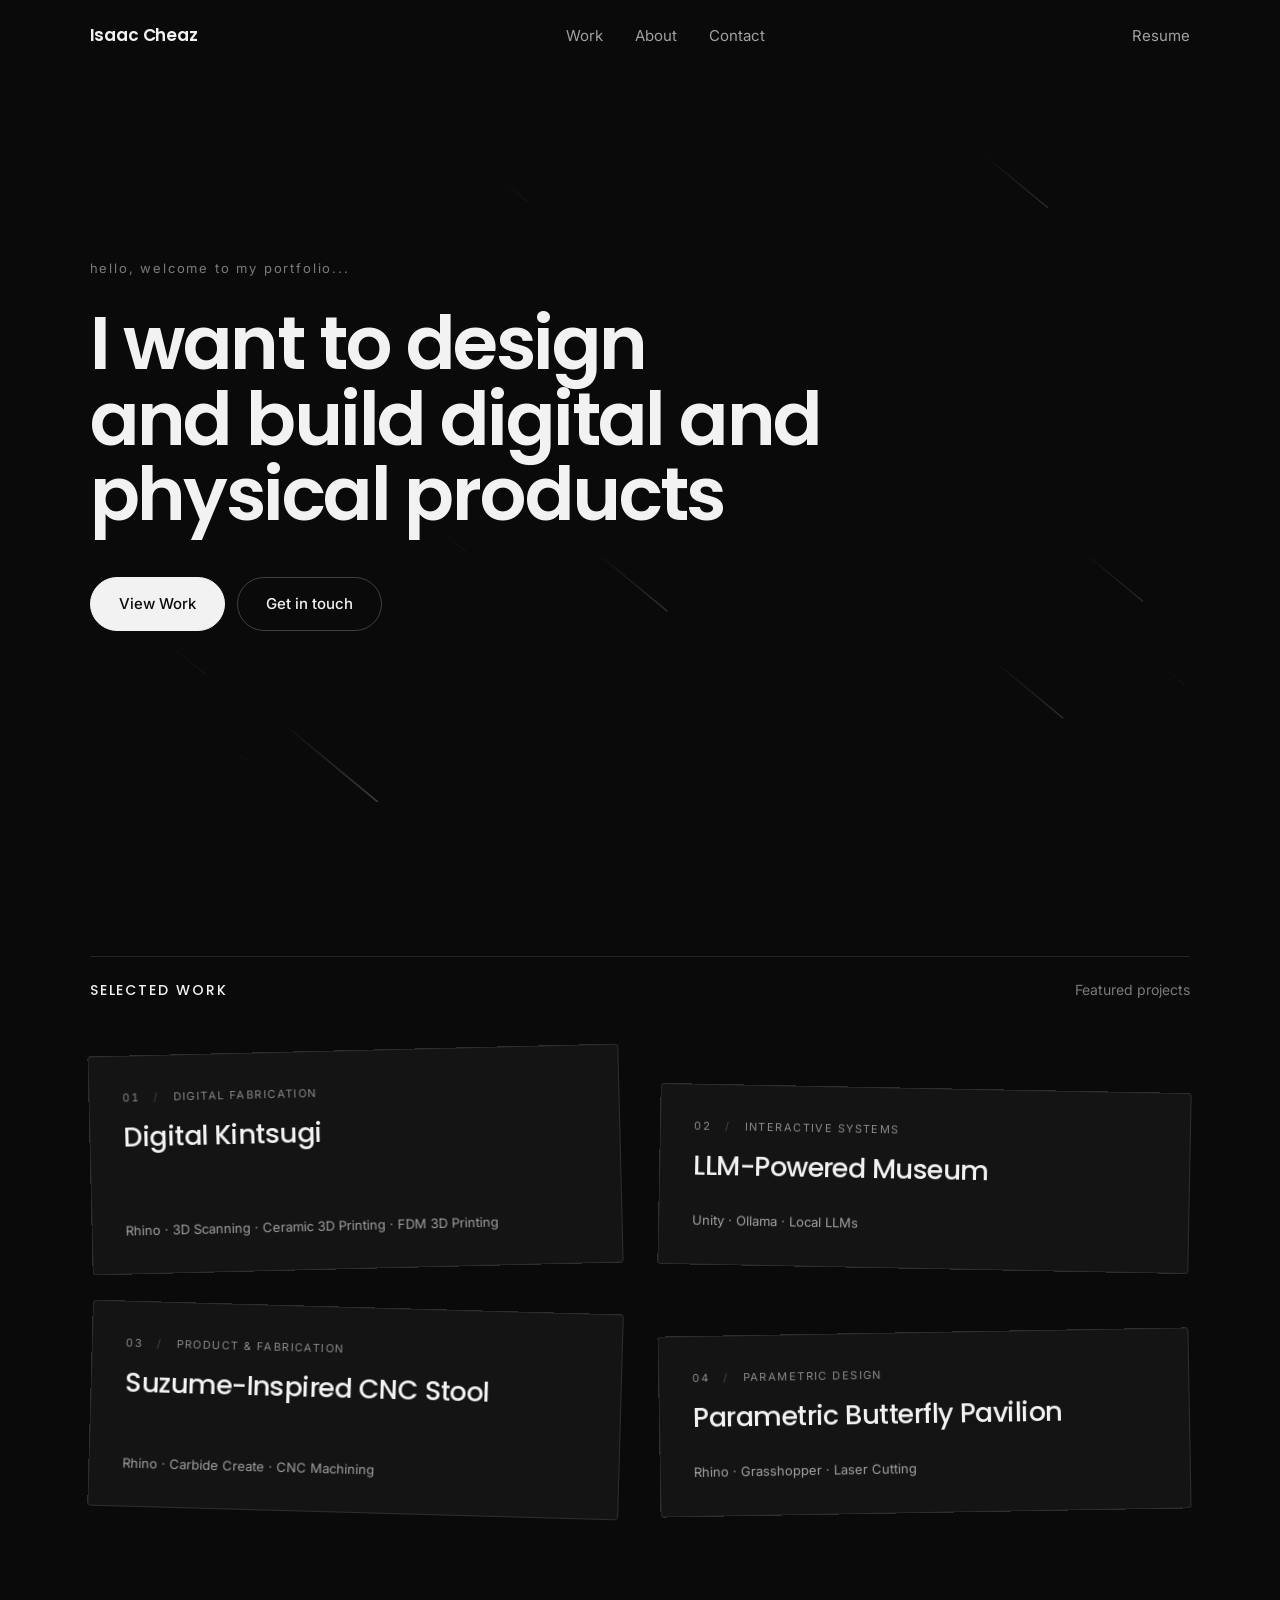
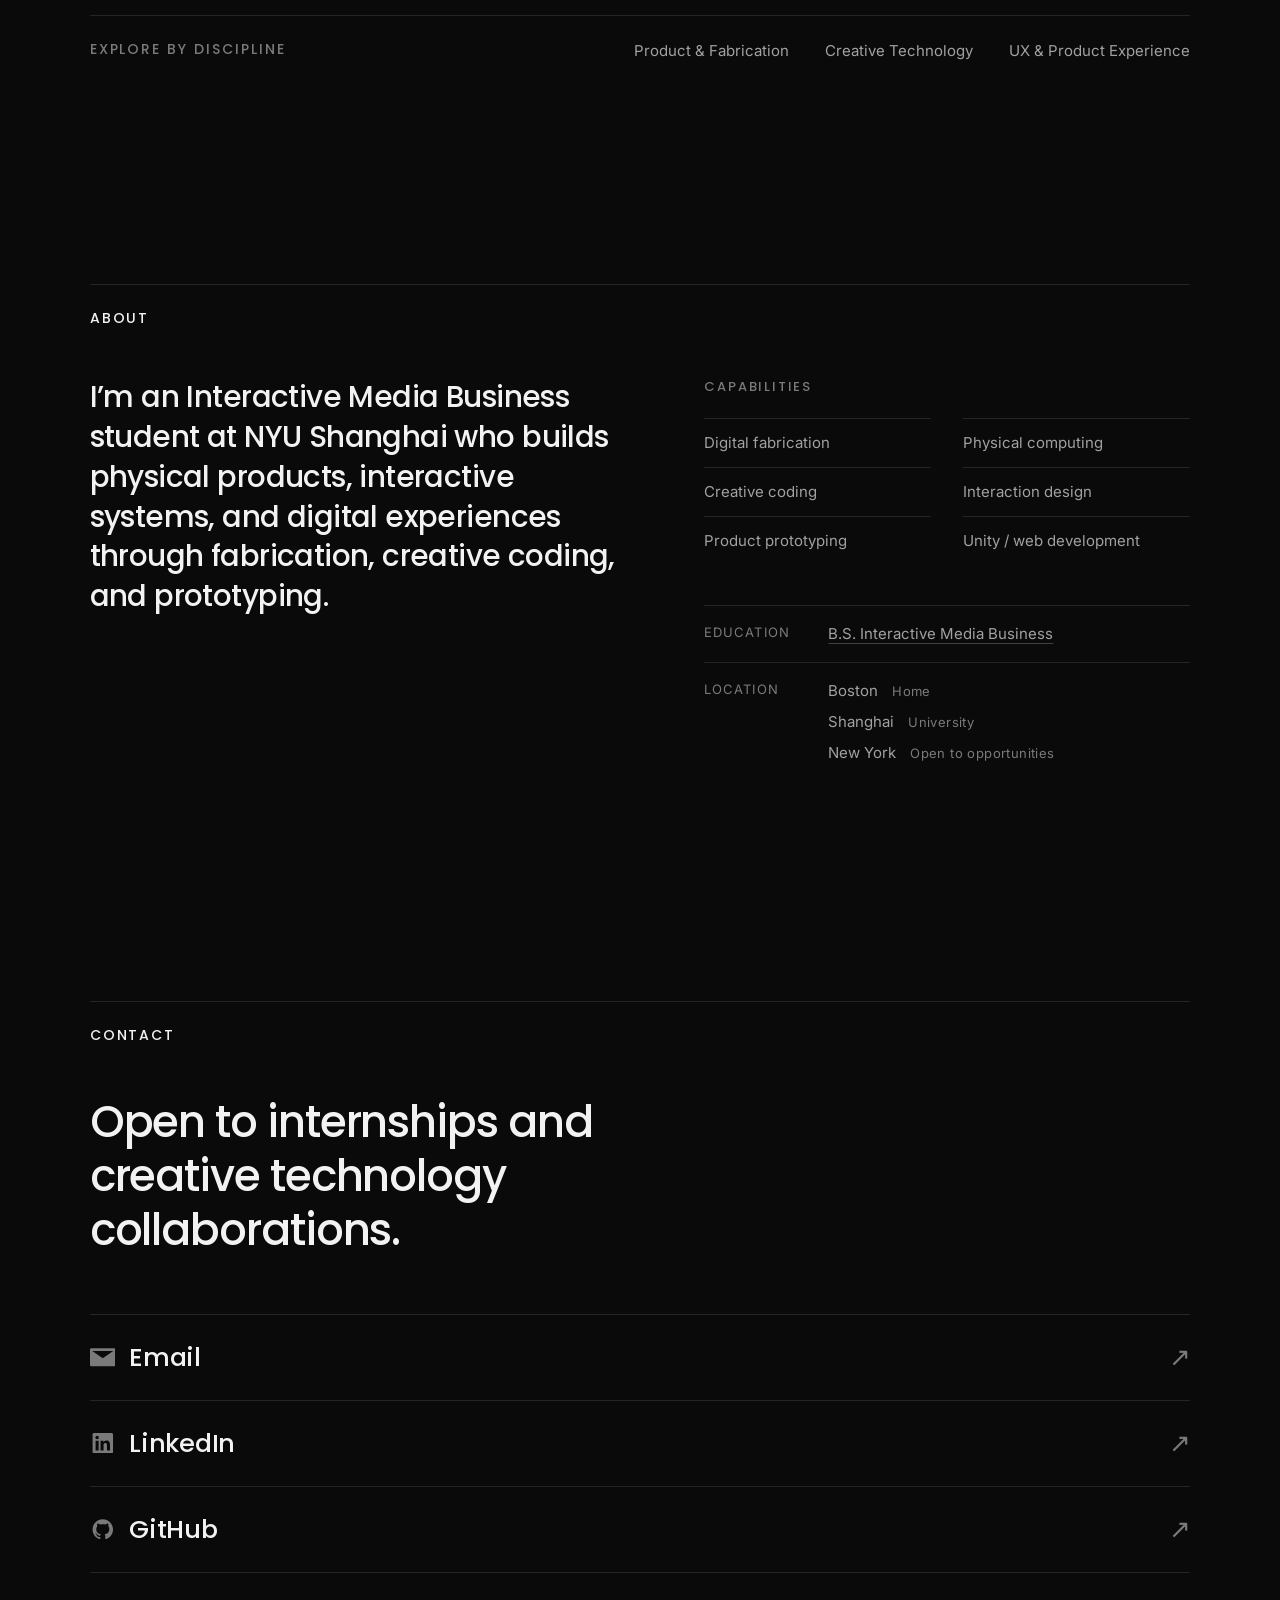
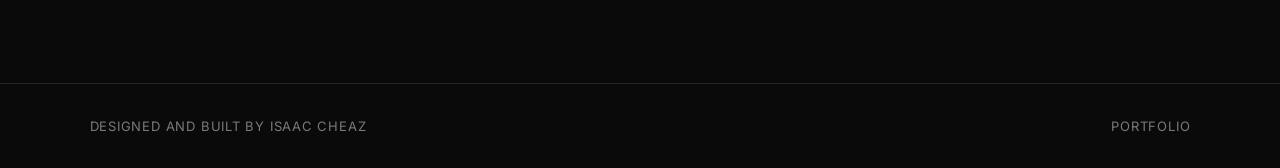
==== index.html @ 12ce7cd9 "Refine About and Contact Contact - Intro is now "Open to internships and creative technology   colla" ====
<!DOCTYPE html>
<html lang="en">

<head>
    <meta charset="UTF-8">
    <meta name="viewport" content="width=device-width, initial-scale=1.0">

    <title>Isaac Cheaz | Portfolio</title>
    <meta name="description"
        content="Isaac Cheaz — creative technologist and design engineer building interactive digital and physical products.">

    <link rel="preconnect" href="https://fonts.googleapis.com">
    <link rel="preconnect" href="https://fonts.gstatic.com" crossorigin>
    <link href="https://fonts.googleapis.com/css2?family=Inter:wght@400;500&family=Poppins:wght@500;600&display=swap"
        rel="stylesheet">

    <link rel="stylesheet" href="style.css">
</head>

<body>

    <header class="navbar">
        <a href="#top" class="logo">Isaac Cheaz</a>

        <nav class="nav-links">
            <a href="#work">Work</a>
            <a href="#about">About</a>
            <a href="#contact">Contact</a>
        </nav>

        <a href="https://docs.google.com/document/d/11qATXeMCFB1Io2WauJywyM81skCrmu7SGtFiiL8NM3w/export?format=pdf&tab=t.abc123xyz"
            class="nav-resume" target="_blank" rel="noopener noreferrer">Resume</a>
    </header>

    <main id="top">

        <section class="hero has-comets">
            <p class="eyebrow">hello, welcome to my portfolio...</p>
            <h1 class="hero-title magnetic-text">
                <span class="line-mask"><span class="line-inner">I want to design</span></span>
                <span class="line-mask"><span class="line-inner">and build digital and</span></span>
                <span class="line-mask"><span class="line-inner">physical products</span></span>
            </h1>

            <div class="hero-actions">
                <a href="#work" class="button">View Work</a>
                <a href="#contact" class="button button-ghost">Get in touch</a>
            </div>
        </section>

        <section id="work" class="section section-work">
            <div class="section-head">
                <h2 class="section-title">Selected Work</h2>
                <p class="section-note">Featured projects</p>
            </div>

            <!--
              FEATURED PROJECTS.
              Four cards, each linking straight to its case study. The whole
              card is the anchor, so title, descriptor and tools are spans
              rather than block elements.

              MEDIA: do not paste image markup here. Each card carries a
              data-project attribute, and media.js maps that name to an
              optional image or video. Fill the entry in media.js and the
              picture appears above the title; leave it null and the card
              renders as type alone, which is how it is designed to look.
              That keeps the four cards from ever showing an empty frame.

              An optional year can be added inside .feature-top as
              <span class="feature-year">2025</span> if you want one.

              The order here also drives the "next project" link at the foot
              of each case study. If you reorder these, update those to match.
            -->
            <div class="featured" id="featured">

                <a class="feature feature-1" href="projects/digital-kintsugi.html" data-project="digital-kintsugi"
                    data-depth="1.2">
                    <span class="feature-body">
                        <span class="feature-top">
                            <span class="feature-index" aria-hidden="true">01</span>
                            <span class="feature-descriptor">Digital Fabrication</span>
                        </span>
                        <span class="feature-title">Digital Kintsugi</span>
                        <span class="feature-tools">Rhino · 3D Scanning · Ceramic 3D Printing · FDM 3D
                            Printing</span>
                    </span>
                </a>

                <a class="feature feature-2" href="projects/museum-npc.html" data-project="museum-npc" data-depth="0.8">
                    <span class="feature-body">
                        <span class="feature-top">
                            <span class="feature-index" aria-hidden="true">02</span>
                            <span class="feature-descriptor">Interactive Systems</span>
                        </span>
                        <span class="feature-title">LLM-Powered Museum</span>
                        <span class="feature-tools">Unity · Ollama · Local LLMs</span>
                    </span>
                </a>

                <a class="feature feature-3" href="projects/suzume-cnc-stool.html" data-project="suzume-cnc-stool"
                    data-depth="1.1">
                    <span class="feature-body">
                        <span class="feature-top">
                            <span class="feature-index" aria-hidden="true">03</span>
                            <span class="feature-descriptor">Product &amp; Fabrication</span>
                        </span>
                        <span class="feature-title">Suzume-Inspired CNC Stool</span>
                        <span class="feature-tools">Rhino · Carbide Create · CNC Machining</span>
                    </span>
                </a>

                <a class="feature feature-4" href="projects/butterfly-pavilion.html" data-project="butterfly-pavilion"
                    data-depth="0.9">
                    <span class="feature-body">
                        <span class="feature-top">
                            <span class="feature-index" aria-hidden="true">04</span>
                            <span class="feature-descriptor">Parametric Design</span>
                        </span>
                        <span class="feature-title">Parametric Butterfly Pavilion</span>
                        <span class="feature-tools">Rhino · Grasshopper · Laser Cutting</span>
                    </span>
                </a>

            </div>

            <!--
              EXPLORE BY DISCIPLINE.
              Restrained text links rather than cards: these pages are secondary
              to the four featured projects above. Each is currently a stub whose
              former content is preserved in a comment on the page itself.
            -->
            <nav class="disciplines" aria-labelledby="disciplines-title">
                <h3 class="disciplines-title" id="disciplines-title">Explore by discipline</h3>
                <ul class="disciplines-list">
                    <li><a href="projects/product-fabrication.html">Product &amp; Fabrication</a></li>
                    <li><a href="projects/creative-technology.html">Creative Technology</a></li>
                    <li><a href="projects/ux-product.html">UX &amp; Product Experience</a></li>
                </ul>
            </nav>

        </section>

        <section id="about" class="section section-about">
            <div class="section-head">
                <h2 class="section-title">About</h2>
            </div>

            <!--
              The previous Focus / Tools / Also definition list is preserved here
              word for word so none of its wording is lost:

                Focus   Interactive media, web development, data analytics
                Tools   Excel, SQL, Tableau, Unity, Arduino, HTML/CSS/JS
                Also    Content design and student leadership

              Those three fragments are replaced below by one introduction, one
              capability list, and education / location metadata.
            -->
            <div class="about-grid">

                <div class="about-intro">
                    <p class="about-lead">
                        I&rsquo;m an Interactive Media Business student at NYU Shanghai who builds
                        physical products, interactive systems, and digital experiences through
                        fabrication, creative coding, and prototyping.
                    </p>
                </div>

                <!--
                  SELF-PORTRAIT — nothing to paste here.
                  There is deliberately no <img> at this point. script.js reads
                  window.SITE_MEDIA.portrait from media.js and, only once a real
                  file is configured there, inserts a <figure class="about-portrait">
                  in this gap and switches .about-grid into its three-column
                  layout: introduction, portrait, capabilities.

                  Leave the config null and the section stays exactly the
                  balanced two-column composition it is now. No reserved column,
                  no grey box, no "portrait coming soon", no broken image.

                  TO ADD YOURS
                    1. Save the file as   assets/images/isaac-portrait.webp
                    2. Fill in the `portrait` block in media.js — the worked
                       example there lists every field, including the alt text
                       you need to confirm once you have chosen the photograph.

                  A 4:5 upright crop is what the layout is built around; the
                  frame is plain and rectangular by design.

                  Because the portrait is inserted by script.js, like every
                  other image on this site, it does not appear with JavaScript
                  disabled. The introduction, capabilities and metadata do, and
                  they carry the section on their own.
                -->

                <div class="about-side">
                    <h3 class="about-subhead">Capabilities</h3>

                    <ul class="capability-list">
                        <li>Digital fabrication</li>
                        <li>Physical computing</li>
                        <li>Creative coding</li>
                        <li>Interaction design</li>
                        <li>Product prototyping</li>
                        <li>Unity / web development</li>
                    </ul>

                    <dl class="about-meta">
                        <div class="about-meta-row">
                            <dt>Education</dt>
                            <dd>
                                <a class="meta-link"
                                    href="https://shanghai.nyu.edu/content/interactive-media-and-business"
                                    target="_blank" rel="noopener noreferrer">B.S. Interactive Media Business</a>
                            </dd>
                        </div>
                        <!--
                          LOCATIONS — edit these three rows directly.
                          City on the first span, what that city actually is to
                          you on the second. Add or remove an <li> and the
                          layout follows; nothing else reads this list.

                          The descriptions were supplied, not inferred, so
                          correct them here if any of them is wrong. The label
                          above was "Based in", which made three place names
                          read as three simultaneous addresses; "Location" plus
                          a stated role for each city removes that reading.

                          Both halves of every row are always rendered, so this
                          reads the same with JavaScript off, under a screen
                          reader, and on a phone where there is no hover.
                          Pointer hover and keyboard focus only brighten a row —
                          they never reveal anything that was hidden, which is
                          why none of this text is a tab stop.
                        -->
                        <div class="about-meta-row">
                            <dt>Location</dt>
                            <dd>
                                <ul class="location-list">
                                    <li class="location">
                                        <span class="location-city">Boston</span>
                                        <span class="location-note">Home</span>
                                    </li>
                                    <li class="location">
                                        <span class="location-city">Shanghai</span>
                                        <span class="location-note">University</span>
                                    </li>
                                    <li class="location">
                                        <span class="location-city">New York</span>
                                        <span class="location-note">Open to opportunities</span>
                                    </li>
                                </ul>
                            </dd>
                        </div>
                    </dl>
                </div>

            </div>
        </section>

        <section id="contact" class="section section-contact">
            <div class="section-head">
                <h2 class="section-title">Contact</h2>
            </div>

            <p class="contact-lead">
                Open to internships and creative technology collaborations.
            </p>

            <!--
              CONTACT ROWS.
              Each mark is an inline SVG: no icon font, no sprite sheet, no
              extra request, and it takes its colour from the link through
              currentColor so it can never drift from the label beside it.

              Every icon is aria-hidden with focusable="false", so a screen
              reader announces each row as "Email", "LinkedIn" or "GitHub" and
              never reads path data, and the SVG can never become a tab stop.
              The whole row remains one link.

              TO SWAP AN ICON: replace the <path> and set the viewBox that
              frames it. Nothing else needs touching — .contact-icon renders
              every mark into the same 1em x 0.8em box and lets each viewBox
              letterbox itself inside it, which is what keeps the three labels
              aligned even though an envelope is landscape and the two brand
              marks are square.
            -->
            <div class="contact-links">
                <a href="https://mail.google.com/mail/?view=cm&fs=1&to=icheaz06@gmail.com&su=Portfolio%20Inquiry"
                    class="contact-link" target="_blank" rel="noopener noreferrer">
                    <span class="contact-label">
                        <svg class="contact-icon" viewBox="2 5 20 14" aria-hidden="true" focusable="false">
                            <path fill="currentColor"
                                d="M3 5h18a1 1 0 0 1 1 1v12a1 1 0 0 1-1 1H3a1 1 0 0 1-1-1V6a1 1 0 0 1 1-1Zm.8 2.1L12 12.7l8.2-5.6H3.8Z" />
                        </svg>
                        <span>Email</span>
                    </span>
                    <span class="contact-arrow" aria-hidden="true">↗</span>
                </a>
                <a href="https://www.linkedin.com/in/isaac-cheaz-235302365/" class="contact-link" target="_blank"
                    rel="noopener noreferrer">
                    <span class="contact-label">
                        <svg class="contact-icon" viewBox="0 0 24 24" aria-hidden="true" focusable="false">
                            <path fill="currentColor"
                                d="M20.447 20.452h-3.554v-5.569c0-1.328-.027-3.037-1.852-3.037-1.853 0-2.136 1.445-2.136 2.939v5.667H9.351V9h3.414v1.561h.046c.477-.9 1.637-1.85 3.37-1.85 3.601 0 4.267 2.37 4.267 5.455v6.286zM5.337 7.433a2.062 2.062 0 0 1-2.063-2.065 2.064 2.064 0 1 1 2.063 2.065zm1.782 13.019H3.555V9h3.564v11.452zM22.225 0H1.771C.792 0 0 .774 0 1.729v20.542C0 23.227.792 24 1.771 24h20.451C23.2 24 24 23.227 24 22.271V1.729C24 .774 23.2 0 22.222 0h.003z" />
                        </svg>
                        <span>LinkedIn</span>
                    </span>
                    <span class="contact-arrow" aria-hidden="true">↗</span>
                </a>
                <a href="https://github.com/isaaccheaz06" class="contact-link" target="_blank"
                    rel="noopener noreferrer">
                    <span class="contact-label">
                        <svg class="contact-icon" viewBox="0 0 24 24" aria-hidden="true" focusable="false">
                            <path fill="currentColor"
                                d="M12 .297c-6.63 0-12 5.373-12 12 0 5.303 3.438 9.8 8.205 11.385.6.113.82-.258.82-.577 0-.285-.01-1.04-.015-2.04-3.338.724-4.042-1.61-4.042-1.61C4.422 18.07 3.633 17.7 3.633 17.7c-1.087-.744.084-.729.084-.729 1.205.084 1.838 1.236 1.838 1.236 1.07 1.835 2.809 1.305 3.495.998.108-.776.417-1.305.76-1.605-2.665-.3-5.466-1.332-5.466-5.93 0-1.31.465-2.38 1.235-3.22-.135-.303-.54-1.523.105-3.176 0 0 1.005-.322 3.3 1.23.96-.267 1.98-.399 3-.405 1.02.006 2.04.138 3 .405 2.28-1.552 3.285-1.23 3.285-1.23.645 1.653.24 2.873.12 3.176.765.84 1.23 1.91 1.23 3.22 0 4.61-2.805 5.625-5.475 5.92.42.36.81 1.096.81 2.22 0 1.606-.015 2.896-.015 3.286 0 .315.21.69.825.57C20.565 22.092 24 17.592 24 12.297c0-6.627-5.373-12-12-12" />
                        </svg>
                        <span>GitHub</span>
                    </span>
                    <span class="contact-arrow" aria-hidden="true">↗</span>
                </a>
            </div>
        </section>

    </main>

    <footer class="footer">
        <p>Designed and built by Isaac Cheaz</p>
        <p>Portfolio</p>
    </footer>

    <!-- media paths live in media.js; it must load first -->
    <script src="media.js"></script>
    <script src="script.js"></script>
</body>

</html>
---- style.css ----
:root {
    --bg: #0a0a0a;
    --surface: #141414;
    --text: #f2f2f2;
    --muted: #a1a1a1;
    --faint: #7a7a7a;
    /*
     * --faint is tuned against --bg and clears WCAG AA there (4.61:1), but
     * drops to 4.29:1 on the lighter --surface used by cards. This is the
     * same grey lifted just enough to pass on --surface (5.34:1).
     */
    --faint-on-surface: #8a8a8a;
    --border: rgba(255, 255, 255, 0.11);
    --border-strong: rgba(255, 255, 255, 0.22);

    --font-display: "Poppins", "Segoe UI", Arial, sans-serif;
    --font-body: "Inter", "Segoe UI", Arial, sans-serif;

    --gutter: 7vw;
    --ease: cubic-bezier(0.22, 1, 0.36, 1);
    /*
     * Fallback for the instant before script.js measures the real sticky
     * navbar, and the value that stands permanently if JavaScript is off.
     * Set to the measured desktop height so anchor jumps land correctly
     * without scripting rather than leaving a 21px gap, as the old 93px did.
     */
    --navbar-height: 72px;
    /* easeOutBack — a slight overshoot, used where something should feel
       physically nudged (the magnetic letters) rather than just eased in */
    --ease-spring: cubic-bezier(0.34, 1.56, 0.64, 1);
}

* {
    box-sizing: border-box;
    margin: 0;
    padding: 0;
}

html {
    scroll-behavior: smooth;
}

/*
 * Flex column so the footer is pushed to the bottom of short pages by the
 * main element growing, rather than by a min-height guess on the content.
 * .project-page used to carry min-height:80vh for this; on a page with only
 * a title, summary and metadata that reserved several hundred pixels of
 * empty space it had no way to justify.
 */
body {
    background-color: var(--bg);
    color: var(--text);
    display: flex;
    flex-direction: column;
    font-family: var(--font-body);
    line-height: 1.6;
    min-height: 100vh;
    -webkit-font-smoothing: antialiased;
}

body > main {
    flex: 1 0 auto;
}

::selection {
    background: var(--text);
    color: var(--bg);
}

/* ---------- nav ---------- */

.navbar {
    align-items: center;
    /*
     * Solid, not a translucent blur layer. Over a flat near-black page the
     * blur resolved to almost nothing visually while still forcing a
     * compositing layer on every scroll frame — cost with no payoff.
     */
    background-color: var(--bg);
    border-bottom: 1px solid transparent;
    display: flex;
    justify-content: space-between;
    padding: 22px var(--gutter);
    position: sticky;
    top: 0;
    transition: transform 0.45s var(--ease), border-color 0.3s ease;
    will-change: transform;
    z-index: 100;
}

.navbar:hover {
    border-bottom-color: var(--border);
}

.navbar-hidden {
    transform: translateY(-100%);
}

.logo {
    color: var(--text);
    font-family: var(--font-display);
    font-size: 17px;
    font-weight: 600;
    letter-spacing: -0.01em;
    text-decoration: none;
}

.nav-links {
    display: flex;
    gap: 32px;
}

.nav-links a,
.nav-resume {
    color: var(--muted);
    font-size: 15px;
    text-decoration: none;
    transition: color 0.5s ease;
}

.nav-links a:hover,
.nav-resume:hover {
    color: var(--text);
}

/* ---------- hero ---------- */

.hero {
    display: flex;
    flex-direction: column;
    justify-content: center;
    min-height: 86vh;
    overflow: hidden;
    padding: 90px var(--gutter) 120px;
    position: relative;
}

.eyebrow {
    color: var(--faint);
    font-size: 13px;
    letter-spacing: 0.14em;
    margin-bottom: 28px;
    /* text-transform: uppercase; */
}

.hero-title {
    font-family: var(--font-display);
    font-size: clamp(52px, 7.4vw, 74px);
    font-weight: 600;
    letter-spacing: -0.035em;
    line-height: 1.02;
}

/*
 * Mask-reveal on load: each line's outer span clips, the inner span slides
 * up from below it. Add a matching nth-child rule if a line is added.
 */
.hero-title .line-mask {
    display: block;
    overflow: hidden;
}

.hero-title .line-inner {
    animation: reveal-line 0.7s var(--ease) both;
    display: block;
}

.hero-title .line-mask:nth-child(2) .line-inner {
    animation-delay: 70ms;
}

.hero-title .line-mask:nth-child(3) .line-inner {
    animation-delay: 140ms;
}

@keyframes reveal-line {
    from {
        opacity: 0;
        transform: translateY(100%);
    }

    to {
        opacity: 1;
        transform: translateY(0);
    }
}

.hero-description {
    color: var(--muted);
    font-size: clamp(16px, 1.4vw, 19px);
    margin-top: 32px;
    max-width: 46ch;
}

/*
 * Runtime-split into <span class="word"> containing one <span class="letter">
 * per character, by script.js (only for elements carrying this class —
 * currently just .hero-title). Kept out of the HTML source so project copy
 * stays plain, editable text.
 *
 * Two nested inline-blocks, not one level: `transform` silently does not
 * apply to plain `display: inline` elements, so the letters need
 * inline-block to move at all. But inline-block also makes an element
 * atomic, and atomic inlines get a line-break opportunity between them even
 * with no whitespace — letters-only inline-block broke words mid-letter
 * ("des|ign") at narrower widths. Wrapping each word in its own inline-block
 * first fixes that: the word moves as one atomic unit against the rest of
 * the line, and the letters inside it never see a line-break opportunity
 * between them because the word box doesn't wrap internally under normal
 * circumstances.
 */
.magnetic-text .word {
    display: inline-block;
    /*
     * Without this, shrink-to-fit sizing caps the word's own width at
     * whatever space is left on the line, and since its letters are also
     * atomic inline-blocks they then wrap internally to fit that shrunk
     * box — splitting a single long word onto two lines. nowrap forces
     * the box to size to its full natural width instead, so an overlong
     * word overflows the container edge, matching how plain unsplit text
     * already handles the same case by default.
     */
    white-space: nowrap;
}

.magnetic-text .letter {
    display: inline-block;
    transition: transform 0.4s var(--ease-spring);
    will-change: transform;
}

.hero-actions {
    display: flex;
    flex-wrap: wrap;
    gap: 12px;
    margin-top: 44px;
}

.button {
    background-color: var(--text);
    border: 1px solid var(--text);
    border-radius: 999px;
    color: var(--bg);
    display: inline-block;
    font-size: 15px;
    font-weight: 500;
    padding: 14px 28px;
    text-decoration: none;
    transition: opacity 0.25s ease, transform 0.25s var(--ease);
}

.button:hover {
    opacity: 0.86;
    transform: translateY(-2px);
}

.button-ghost {
    background-color: transparent;
    border-color: var(--border-strong);
    color: var(--text);
}

.button-ghost:hover {
    background-color: rgba(255, 255, 255, 0.06);
    opacity: 1;
}

/* ---------- hero comets ---------- */

/*
 * Canvas for the comet background, created by script.js only when the hero
 * carries `has-comets`. Remove that class from index.html and no canvas is
 * ever inserted, so these rules simply stop applying.
 *
 * pointer-events:none is the important one: the canvas covers the whole hero,
 * including both buttons, and without it every click in the hero would land
 * on the canvas instead of the link underneath.
 */
.hero-comet-canvas {
    inset: 0;
    pointer-events: none;
    position: absolute;
    z-index: 0;
}

/*
 * Everything the hero actually says sits above the comets. Written as
 * "every hero child except the canvas" so adding another element to the hero
 * later cannot accidentally end up behind the effect.
 */
.hero > *:not(.hero-comet-canvas) {
    position: relative;
    z-index: 1;
}

/* ---------- section shell ---------- */

.section {
    padding: 110px var(--gutter);
}

/*
 * Sticky-navbar clearance for anchor jumps.
 *
 * Without this, #work/#about/#contact scroll their target's top edge to
 * viewport 0 — directly under the bar — so the heading lands behind it.
 *
 * Scoped to any id inside main rather than to .section, because the anchor
 * target is not always the section element: #contact currently sits on a
 * heading. Tying the clearance to the id itself means it keeps working
 * wherever that id is moved, instead of silently reverting to 0.
 */
main[id],
main [id] {
    scroll-margin-top: var(--navbar-height);
}

.section-head {
    align-items: baseline;
    border-top: 1px solid var(--border);
    display: flex;
    flex-wrap: wrap;
    gap: 16px 40px;
    justify-content: space-between;
    padding-top: 22px;
}

.section-title {
    font-family: var(--font-display);
    font-size: 14px;
    font-weight: 500;
    letter-spacing: 0.14em;
    text-transform: uppercase;
}

.section-note {
    color: var(--faint);
    font-size: 14px;
    max-width: 42ch;
}

/* ---------- featured work ---------- */

/*
 * Content-driven grid, not a fixed-height canvas.
 *
 * This section was once `height: 640px` with every tile absolutely positioned
 * at a top%. When the artwork block and the decorative labels were removed,
 * the remaining tiles all landed in the upper half and 321px stood empty —
 * the container had no way to know its contents had shrunk. A grid derives
 * its height from what is actually in it, so that cannot recur: add a card,
 * remove one, add an image, and the section still ends where content ends.
 */
.featured {
    display: grid;
    gap: clamp(20px, 3vw, 44px);
    /* 12 columns so a 2-up (span 6) and a future 3-up (span 4) both divide */
    grid-template-columns: repeat(12, minmax(0, 1fr));
    margin-top: 48px;
}

/*
 * The whole card is the link. Its children are spans, so the anchor stays
 * valid however the card is laid out.
 */
.feature {
    background-color: var(--surface);
    border: 1px solid var(--border);
    border-radius: 4px;
    color: var(--text);
    display: flex;
    flex-direction: column;
    grid-column: span 6;
    overflow: hidden;
    position: relative;
    text-decoration: none;
    transition: transform 0.5s var(--ease), opacity 0.4s ease, border-color 0.3s ease;
    will-change: transform;
}

/*
 * Optional media. Absent by default — the card is typographic and reads as
 * finished with no image, so nothing here reserves empty space until a real
 * file is dropped in. aspect-ratio plus the width/height on the <img> keep
 * the card from shifting once one is.
 */
.feature-media {
    display: block;
    line-height: 0;
    overflow: hidden;
}

.feature-media img,
.feature-media video {
    aspect-ratio: 4 / 3;
    display: block;
    height: auto;
    object-fit: cover;
    width: 100%;
}

/*
 * Generous padding is what makes an image-less card look deliberate rather
 * than unfinished: the type gets room instead of sitting in a thin strip.
 */
.feature-body {
    display: flex;
    flex: 1;
    flex-direction: column;
    padding: clamp(22px, 2.6vw, 34px);
}

/*
 * With a picture above it the type no longer has to carry the card on its
 * own, so it can sit closer to the image than the empty card's generous
 * top padding allows.
 */
.feature.has-media .feature-body {
    padding-top: clamp(18px, 2vw, 24px);
}

.feature-top {
    align-items: baseline;
    color: var(--faint-on-surface);
    display: flex;
    flex-wrap: wrap;
    gap: 6px 14px;
    font-size: 11px;
    letter-spacing: 0.13em;
    text-transform: uppercase;
}

/*
 * A running number gives each card a fixed visual anchor in the corner,
 * which is what an image would otherwise provide. Marked aria-hidden: it is
 * ordering, not information a screen reader needs read aloud.
 */
.feature-index {
    font-variant-numeric: tabular-nums;
}

.feature-index::after {
    color: var(--border-strong);
    content: "/";
    margin-left: 14px;
}

.feature-descriptor,
.feature-year {
    display: inline-block;
}

.feature-title {
    display: block;
    font-family: var(--font-display);
    font-size: clamp(21px, 2.1vw, 28px);
    font-weight: 500;
    letter-spacing: -0.02em;
    line-height: 1.2;
    margin-top: 14px;
    text-wrap: balance;
}

.feature-tools {
    color: var(--muted);
    display: block;
    font-size: 13px;
    line-height: 1.55;
    /* margin-top:auto pins tools to the bottom so cards of differing title
       length still line their tool lists up with one another */
    margin-top: auto;
    padding-top: 28px;
}

/*
 * Subtle rotation, carried over from the previous collage. Offsets are
 * margins rather than absolute tops, so they push the grid's own height
 * instead of floating free of it.
 */
.feature-1 {
    transform: rotate(-1.4deg);
    z-index: 3;
}

.feature-2 {
    margin-top: clamp(18px, 3vw, 48px);
    transform: rotate(1.1deg);
    z-index: 4;
}

.feature-3 {
    transform: rotate(1.6deg);
    z-index: 2;
}

.feature-4 {
    margin-top: clamp(10px, 2vw, 30px);
    transform: rotate(-1deg);
    z-index: 3;
}

.featured:hover .feature {
    opacity: 0.55;
}

.featured .feature:hover {
    border-color: var(--border-strong);
    opacity: 1;
    z-index: 10;
}

/*
 * Declared after the hover rules so a keyboard-focused card stays legible
 * even while the pointer is dimming the rest of the grid.
 */
.featured .feature:focus-visible {
    border-color: var(--border-strong);
    opacity: 1;
    outline: 2px solid var(--text);
    outline-offset: 3px;
    z-index: 10;
}

/* ---------- explore by discipline ---------- */

/*
 * Secondary to the featured cards by construction: text links on a hairline
 * rule, no card, no thumbnail, no button. The pages they point at are stubs
 * whose former content is preserved in a comment on each page.
 */
.disciplines {
    border-top: 1px solid var(--border);
    display: flex;
    flex-wrap: wrap;
    gap: 16px 48px;
    justify-content: space-between;
    margin-top: clamp(64px, 8vw, 104px);
    padding-top: 22px;
}

.disciplines-title {
    color: var(--faint);
    font-family: var(--font-display);
    font-size: 14px;
    font-weight: 500;
    letter-spacing: 0.14em;
    text-transform: uppercase;
}

.disciplines-list {
    display: flex;
    flex-wrap: wrap;
    gap: 12px 36px;
    list-style: none;
}

.disciplines-list a {
    color: var(--muted);
    font-size: 15px;
    text-decoration: none;
    text-decoration-color: transparent;
    text-underline-offset: 5px;
    transition: color 0.25s ease, text-decoration-color 0.25s ease;
}

.disciplines-list a:hover {
    color: var(--text);
    text-decoration: underline;
    text-decoration-color: var(--border-strong);
}

.disciplines-list a:focus-visible {
    color: var(--text);
    outline: 2px solid var(--text);
    outline-offset: 4px;
}

/* ---------- about ---------- */

/*
 * The .fact rules that used to live here styled the Focus / Tools / Also
 * definition list. That markup is gone; its wording is preserved in a comment
 * in index.html and in git history. Replaced by one intro, one capability
 * list, and compact education / location metadata.
 */

.about-grid {
    display: grid;
    gap: 56px 80px;
    grid-template-columns: 1.1fr 1fr;
    margin-top: 48px;
}

/*
 * SELF-PORTRAIT.
 * .has-portrait is added by script.js at the same moment it inserts the
 * figure, and only when media.js actually points at a file. So the two
 * columns above are the resting composition rather than a fallback with a
 * hole in it: with no portrait configured there is no third track, no
 * reserved space and nothing to collapse.
 *
 * Measured at 1440px the three tracks take 35 / 26 / 28 percent of the
 * section, the two 56px gaps accounting for the rest — introduction,
 * portrait, capabilities. The fr values are weighted rather than round
 * because the gaps are a fixed 9 percent of the measure, so equal-looking
 * numbers would not divide the remainder the way the composition needs.
 *
 * Held back to wide viewports: below about 1200px a third track squeezes
 * the capability list into two cramped columns, so it folds instead. See
 * the pair of rules in the responsive section.
 */
@media (min-width: 1201px) {
    .about-grid.has-portrait {
        column-gap: 56px;
        grid-template-columns: minmax(0, 1.5fr) minmax(0, 1.1fr) minmax(0, 1.2fr);
    }
}

.about-portrait {
    margin: 0;
}

/*
 * Rectangular and unadorned: no radius, no frame, no overlay, no crop to a
 * circle. 4:5 upright is the default shape; a `ratio` in the media config
 * writes an inline aspect-ratio that overrides this if the file is cut
 * differently. object-fit means an off-ratio file is cropped rather than
 * stretched, so the layout never distorts a face.
 */
.about-portrait img {
    aspect-ratio: 4 / 5;
    display: block;
    height: auto;
    object-fit: cover;
    width: 100%;
}

.about-lead {
    font-family: var(--font-display);
    font-size: clamp(21px, 2.3vw, 30px);
    font-weight: 500;
    letter-spacing: -0.02em;
    line-height: 1.35;
    text-wrap: pretty;
}

.about-subhead {
    color: var(--faint);
    font-family: var(--font-display);
    font-size: 13px;
    font-weight: 500;
    letter-spacing: 0.14em;
    text-transform: uppercase;
}

/*
 * Two columns so six short items read as a compact block rather than a long
 * ragged list. Each item sits on its own hairline, matching the rule under
 * every .section-head.
 */
.capability-list {
    display: grid;
    gap: 0 32px;
    grid-template-columns: repeat(2, minmax(0, 1fr));
    list-style: none;
    margin-top: 20px;
}

.capability-list li {
    border-top: 1px solid var(--border);
    color: var(--muted);
    font-size: 15px;
    padding: 12px 0;
}

.about-meta {
    margin-top: 40px;
}

.about-meta-row {
    border-top: 1px solid var(--border);
    display: grid;
    gap: 4px 32px;
    grid-template-columns: 92px 1fr;
    padding: 16px 0;
}

.about-meta-row dt {
    color: var(--faint);
    font-size: 13px;
    letter-spacing: 0.08em;
    text-transform: uppercase;
}

.about-meta-row dd {
    color: var(--muted);
    font-size: 15px;
}

/*
 * An outbound link inside the metadata list. Underlined rather than
 * colour-shifted so it is identifiable as a link without a second accent
 * colour entering the palette; the underline is a hairline until hover.
 */
.meta-link {
    color: var(--muted);
    text-decoration: underline;
    text-decoration-color: var(--border-strong);
    text-underline-offset: 4px;
    transition: color 0.25s ease, text-decoration-color 0.25s ease;
}

.meta-link:hover {
    color: var(--text);
    text-decoration-color: var(--text);
}

.meta-link:focus-visible {
    color: var(--text);
    outline: 2px solid var(--text);
    outline-offset: 3px;
}

/*
 * LOCATIONS.
 * Each city carries what it actually is, so three place names can no longer
 * be read as three simultaneous addresses.
 *
 * Both halves are always visible and both clear WCAG AA at rest on --bg:
 * --muted is 7.66:1 and --faint 4.61:1. Nothing is hidden and then revealed,
 * which is what makes this work identically for a mouse, a screen reader, a
 * touch screen with no hover, and a browser with JavaScript off. Hover only
 * lifts the colour, so the descriptions never had to become tab stops to
 * stay reachable by keyboard — they are simply already on the page.
 */
.location-list {
    display: grid;
    gap: 7px;
    list-style: none;
}

.location {
    align-items: baseline;
    display: grid;
    gap: 2px 14px;
    grid-template-columns: minmax(0, auto) minmax(0, 1fr);
}

.location-city {
    color: var(--muted);
    transition: color 0.25s ease;
}

/*
 * Set in the smaller metadata size so the pairing reads as city-then-gloss
 * at a glance, rather than as two equal columns of place names.
 */
.location-note {
    color: var(--faint);
    font-size: 13px;
    letter-spacing: 0.03em;
    transition: color 0.25s ease;
    /*
     * A city and what it is to you are one statement, so the description is
     * never broken across two lines beside a one-line city name. The rules
     * below guarantee the room this needs before it is asked to hold.
     */
    white-space: nowrap;
}

/*
 * NARROW METADATA COLUMN.
 * Label beside value costs 124px of the row, which is affordable in the
 * two-column About and is not once a third column exists: with the portrait
 * in, .about-side is about 350px and the descriptions are left roughly
 * 227px, which "Open to opportunities" overruns. The label moves above its
 * value instead, handing the row its full width — around 110px more than
 * the longest description needs, so it holds even as the typeface renders
 * wider than the fallback used to measure it.
 *
 * Both rows move together; a stacked Location beside an inline Education
 * would read as a mistake.
 */
.about-grid.has-portrait .about-meta-row {
    gap: 6px;
    grid-template-columns: minmax(0, 1fr);
}

.location:hover .location-city,
.location:hover .location-note {
    color: var(--text);
}

/* ---------- contact ---------- */

.contact-lead {
    font-family: var(--font-display);
    font-size: clamp(24px, 3.4vw, 46px);
    font-weight: 500;
    letter-spacing: -0.025em;
    line-height: 1.25;
    margin: 48px 0 56px;
    max-width: 20ch;
}

.contact-links {
    border-top: 1px solid var(--border);
}

.contact-link {
    align-items: center;
    border-bottom: 1px solid var(--border);
    color: var(--text);
    display: flex;
    font-family: var(--font-display);
    font-size: clamp(19px, 2vw, 26px);
    font-weight: 500;
    justify-content: space-between;
    letter-spacing: -0.01em;
    padding: 22px 0;
    text-decoration: none;
    transition: padding 0.35s var(--ease), color 0.25s ease;
}

.contact-link:hover {
    padding-left: 18px;
}

/*
 * The row had no focus style of its own and was relying on the browser
 * default. This matches the outline already used by .feature and by the
 * discipline links, so every focusable thing on the page rings the same way.
 */
.contact-link:focus-visible {
    outline: 2px solid var(--text);
    outline-offset: 4px;
}

/*
 * Icon and label as one unit, so the gap between them stays fixed while
 * justify-content pushes the arrow to the far edge of the row.
 */
.contact-label {
    align-items: center;
    display: inline-flex;
    gap: 0.55em;
}

/*
 * Every mark renders into the same 1em x 0.8em box, sized in em so it tracks
 * the row's clamped type instead of being pinned to a pixel size that only
 * looks right at one viewport.
 *
 * The box is deliberately wider than it is tall, and each icon letterboxes
 * itself inside it through the default preserveAspectRatio. The landscape
 * envelope therefore fills the width at 0.7em tall, while the two square
 * brand marks centre at 0.8em — optically the same weight, and, because the
 * box itself never changes size, the three labels start at the same x
 * however differently the next icon is drawn.
 *
 * flex: none keeps that box from being squeezed by a long label on a narrow
 * screen. Colour comes from currentColor via the fill on each path.
 */
.contact-icon {
    color: var(--faint);
    flex: none;
    height: 0.8em;
    transition: transform 0.35s var(--ease), color 0.25s ease;
    width: 1em;
}

/*
 * A 2px lead on top of the 18px the whole row already travels: enough for
 * the icon to read as pulling the row rather than riding along with it.
 */
.contact-link:hover .contact-icon,
.contact-link:focus-visible .contact-icon {
    color: var(--text);
    transform: translateX(2px);
}

.contact-arrow {
    color: var(--faint);
    transition: transform 0.35s var(--ease), color 0.25s ease;
}

.contact-link:hover .contact-arrow,
.contact-link:focus-visible .contact-arrow {
    color: var(--text);
    transform: translate(4px, -4px);
}

/* ---------- footer ---------- */

.footer {
    border-top: 1px solid var(--border);
    color: var(--faint);
    display: flex;
    flex-wrap: wrap;
    gap: 12px;
    justify-content: space-between;
    padding: 32px var(--gutter);
    font-size: 13px;
    letter-spacing: 0.06em;
    text-transform: uppercase;
}

/* ---------- responsive ---------- */

/*
 * Portrait, middle widths. A third track here would leave the capability
 * list about 260px wide and break "Unity / web development" over two lines,
 * so introduction and portrait pair up and the capabilities take the full
 * measure underneath. Only applies when a portrait exists.
 */
@media (min-width: 901px) and (max-width: 1200px) {
    .about-grid.has-portrait {
        column-gap: 64px;
        grid-template-columns: minmax(0, 1.3fr) minmax(0, 1fr);
    }

    .about-grid.has-portrait .about-side {
        grid-column: 1 / -1;
    }
}

@media (max-width: 900px) {
    :root {
        --gutter: 6vw;
    }

    .about-grid {
        grid-template-columns: 1fr;
    }

    /*
     * Stated at equal specificity to .about-grid.has-portrait, which would
     * otherwise keep its multi-column tracks inside this breakpoint. One
     * column puts the source order on screen unchanged: introduction,
     * portrait, capabilities, then education and location.
     */
    .about-grid.has-portrait {
        column-gap: 0;
        grid-template-columns: minmax(0, 1fr);
    }

    /*
     * Left-aligned rather than centred, and capped, because a 4:5 crop run
     * to the full width of a phone is close to a full screen of photograph
     * between two blocks of text.
     */
    .about-portrait img {
        max-width: 320px;
    }

    /* cards collapse to a stacked, un-rotated list */
    .featured {
        gap: 16px;
        grid-template-columns: repeat(auto-fit, minmax(260px, 1fr));
    }

    /* release the 12-column span — this grid has its own column count */
    .feature {
        grid-column: auto;
        margin-top: 0;
        /* !important because .feature-N sets transform at the same
           specificity and would otherwise win on source order */
        transform: none !important;
    }

    /*
     * Dimming the siblings needs a pointer to undim them again. On touch
     * there is no hover-off, so a tapped card can leave the rest stuck
     * faded.
     */
    .featured:hover .feature {
        opacity: 1;
    }

    .disciplines {
        gap: 14px;
        justify-content: flex-start;
    }
}

/*
 * Same reasoning as .has-portrait above, for the other case where the
 * metadata column gets tight. On a phone the row is about 343px, which
 * leaves the descriptions roughly 219px once the label has taken its
 * share — not enough. Stacked, they get the whole row.
 */
@media (max-width: 1000px) {
    .about-meta-row {
        gap: 6px;
        grid-template-columns: minmax(0, 1fr);
    }
}

@media (max-width: 620px) {
    .navbar {
        gap: 14px;
        padding-inline: 5vw;
    }

    .logo {
        font-size: 15px;
    }

    .nav-links {
        gap: 16px;
    }

    .nav-links a,
    .nav-resume {
        font-size: 13px;
    }

    /*
     * The hero is the whole first screen on a phone, and at the desktop
     * clamp floor (52px) three lines plus the eyebrow and buttons pushed
     * everything else well below the fold. Lowering only the floor leaves
     * the desktop composition untouched: the clamp still resolves to the
     * same size at every width above this breakpoint.
     */
    .hero {
        min-height: 0;
        padding-bottom: 80px;
        padding-top: 60px;
    }

    .hero-title {
        font-size: clamp(34px, 9.4vw, 52px);
    }

    .hero-actions {
        margin-top: 32px;
    }

    .section {
        padding-block: 80px;
    }

    .capability-list {
        grid-template-columns: 1fr;
    }

    .feature-tools {
        padding-top: 20px;
    }
}

/*
 * Narrow phones (320px and similar). The longest single word in the hero
 * cannot wrap — .magnetic-text .word is nowrap by design — so below this
 * width the type has to come down or it overflows the gutter.
 */
@media (max-width: 380px) {
    .hero-title {
        font-size: clamp(28px, 8.6vw, 34px);
    }

    .feature-body {
        padding: 20px;
    }
}

@media (prefers-reduced-motion: reduce) {

    html {
        scroll-behavior: auto;
    }

    * {
        animation-duration: 0.01ms !important;
        transition-duration: 0.01ms !important;
    }

    /*
     * The rule above only collapses the duration, so a transform still
     * arrives — instantly, which is a jump rather than a motion. The contact
     * icons drop the travel altogether and keep the colour lift, so hover and
     * focus still read as a state change with nothing moving on the page.
     */
    .contact-link:hover .contact-icon,
    .contact-link:focus-visible .contact-icon,
    .contact-link:hover .contact-arrow,
    .contact-link:focus-visible .contact-arrow {
        transform: none;
    }
}
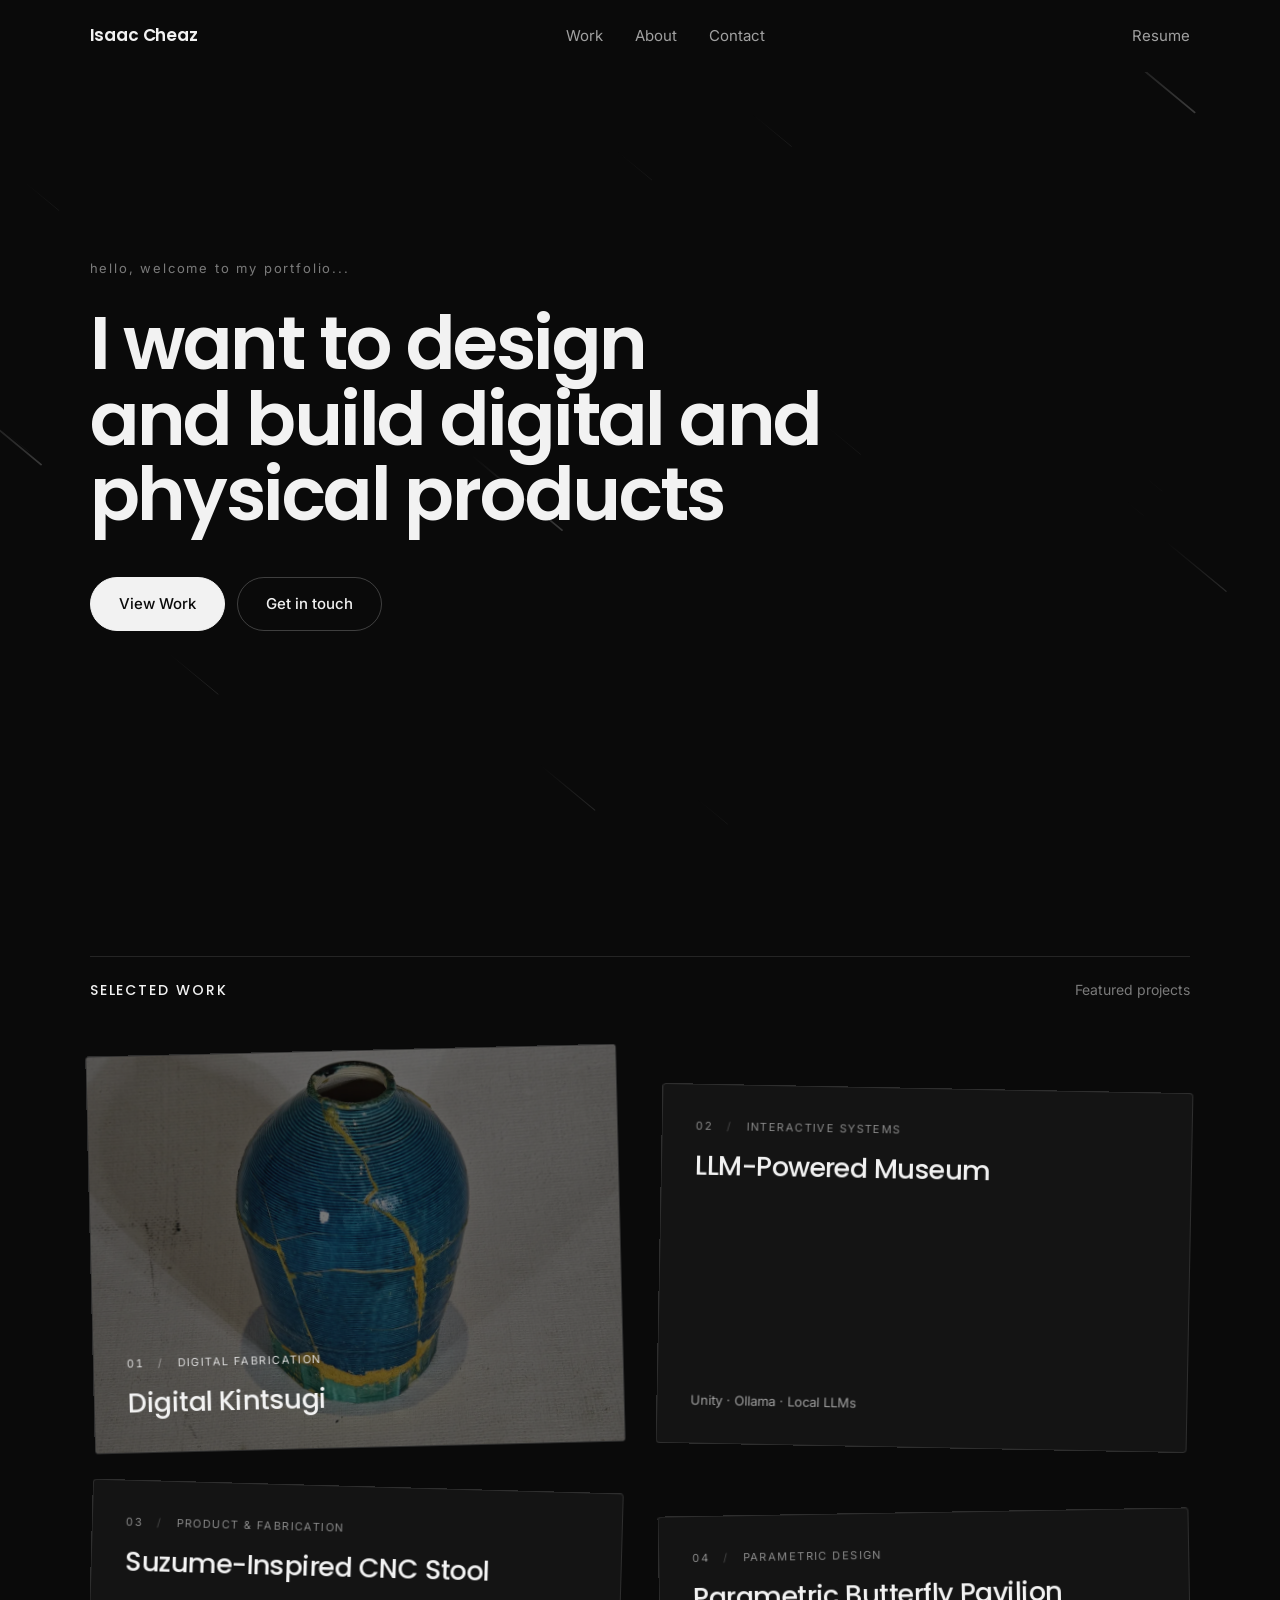
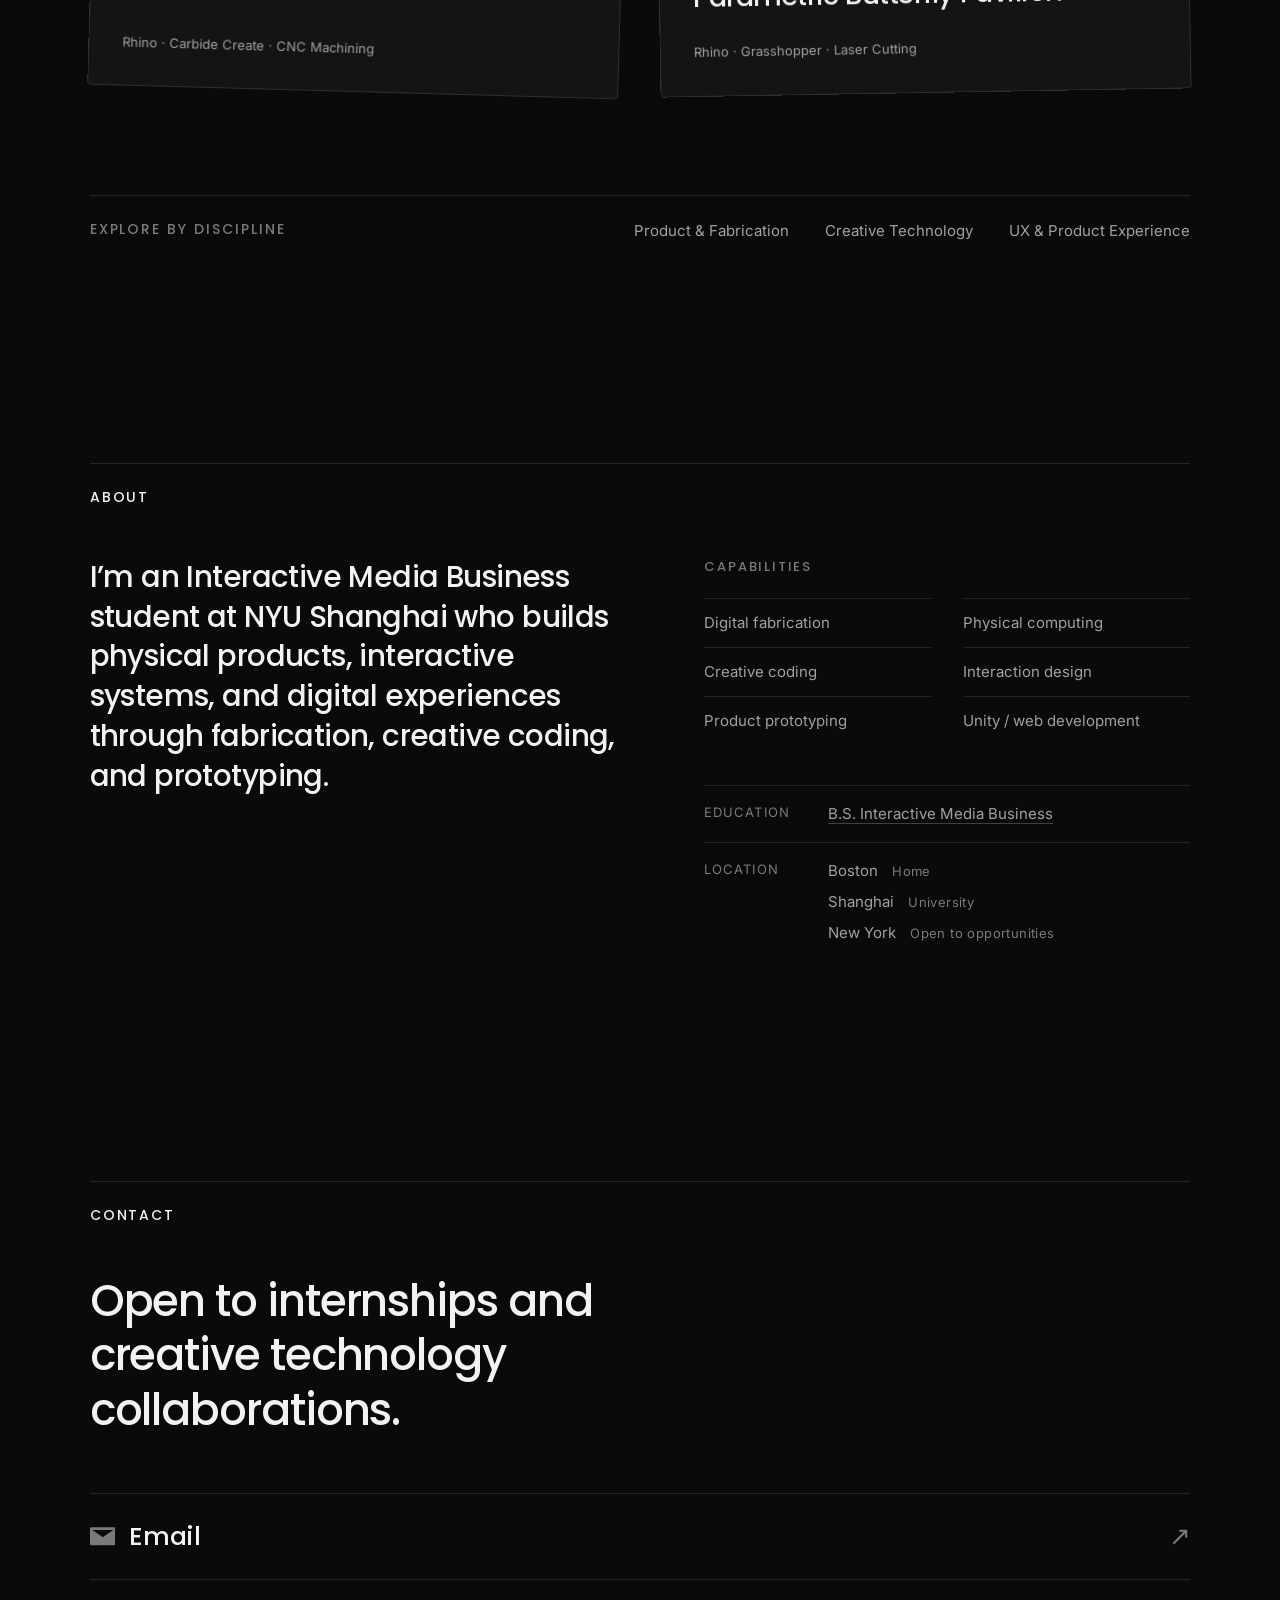
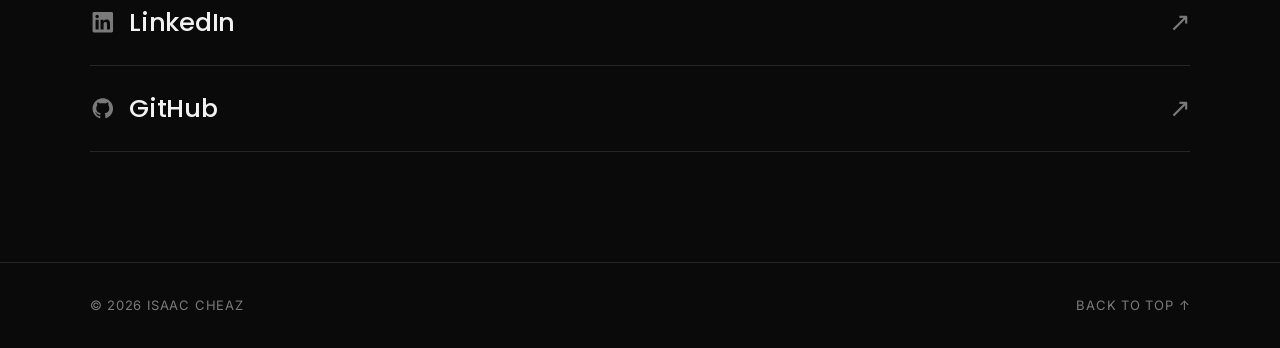
==== commit d106014a: "Replace the site footer with a minimal utility footer The old footer read "Designed and built by Isa" ====
--- a/index.html
+++ b/index.html
@@ -327,8 +327,15 @@
     </main>
 
     <footer class="footer">
-        <p>Designed and built by Isaac Cheaz</p>
-        <p>Portfolio</p>
+        <!--
+          Utility only. The Contact section directly above already carries
+          the three links; repeating them here would say the same thing
+          twice on the same screen.
+        -->
+        <div class="footer-bar">
+            <p class="footer-copy">&copy; 2026 Isaac Cheaz</p>
+            <a class="footer-top" href="#top">Back to top <span aria-hidden="true">&uarr;</span></a>
+        </div>
     </footer>
 
     <!-- media paths live in media.js; it must load first -->
--- a/style.css
+++ b/style.css
@@ -13,6 +13,24 @@
     --border: rgba(255, 255, 255, 0.11);
     --border-strong: rgba(255, 255, 255, 0.22);
 
+    /*
+     * The veil over a card that has a picture. Measured rather than picked:
+     * against the brightest place text lands in the one real card image
+     * (p98 rgb(202,196,187) — it is a bright photograph, not a dark one)
+     * 0.55 puts --text at 5.78:1 and 0.64 at 7.52:1. Hover darkens rather
+     * than lightens, so contrast can only ever improve under the pointer.
+     */
+    --card-veil: rgba(10, 10, 10, 0.55);
+    --card-veil-hover: rgba(10, 10, 10, 0.64);
+
+    /*
+     * The card greys do not survive a photograph. Over the veiled image
+     * --faint-on-surface measures 1.87:1 and --muted 2.50:1, and no honest
+     * overlay rescues either. This is the dimmest grey that still clears AA
+     * there, at 4.72:1.
+     */
+    --on-card-media: #dcdcdc;
+
     --font-display: "Poppins", "Segoe UI", Arial, sans-serif;
     --font-body: "Inter", "Segoe UI", Arial, sans-serif;
 
@@ -67,6 +85,27 @@
     color: var(--bg);
 }
 
+/*
+ * Text for screen readers only. Used to spell out "(opens in a new tab)"
+ * beside the ↗ glyph on external links: the glyph carries that meaning to
+ * anyone who can see it, and is aria-hidden precisely so it is not read out
+ * as a character name, which leaves nothing for a screen reader without this.
+ *
+ * Not display:none and not visibility:hidden — both remove it from the
+ * accessibility tree too, which defeats the point. A 1px clipped box stays
+ * in the tree while occupying no visible space.
+ */
+.visually-hidden {
+    border: 0;
+    clip-path: inset(50%);
+    height: 1px;
+    overflow: hidden;
+    padding: 0;
+    position: absolute;
+    white-space: nowrap;
+    width: 1px;
+}
+
 /* ---------- nav ---------- */
 
 .navbar {
@@ -381,22 +420,108 @@
 /*
  * Optional media. Absent by default — the card is typographic and reads as
  * finished with no image, so nothing here reserves empty space until a real
- * file is dropped in. aspect-ratio plus the width/height on the <img> keep
- * the card from shifting once one is.
+ * file is dropped in.
+ *
+ * When one IS dropped in, script.js adds .has-media and the card changes
+ * character rather than gaining a band: the picture becomes the whole
+ * surface and the type sits on it. Nothing below is keyed to a project name,
+ * so a card gets this the moment its media.js entry stops being null — there
+ * is no second edit to remember.
  */
 .feature-media {
     display: block;
+    inset: 0;
     line-height: 0;
     overflow: hidden;
+    position: absolute;
 }
 
 .feature-media img,
 .feature-media video {
+    display: block;
+    height: 100%;
+    object-fit: cover;
+    /*
+     * Deliberate, not inherited. cover crops whichever axis is long, and
+     * centre is only the right answer when the subject is centred — see the
+     * per-project overrides further down.
+     */
+    object-position: center;
+    transition: transform 0.45s var(--ease);
+    width: 100%;
+}
+
+/*
+ * One flat wash, never a gradient. A gradient would be doing the same job at
+ * the bottom while quietly restyling the top of every photograph; a uniform
+ * veil treats the picture as one surface and leaves its composition alone.
+ */
+.feature-media::after {
+    background-color: var(--card-veil);
+    content: "";
+    inset: 0;
+    position: absolute;
+    transition: background-color 0.35s ease;
+}
+
+/*
+ * A fixed 4:3, so cards keep a common shape however long their titles run.
+ *
+ * max-width, not min-height. A floor on the height fed back through the
+ * aspect-ratio into the WIDTH — a 260px minimum asked for a 347px box in a
+ * 343px column, and the picture card sat 4px proud of the three beside it on
+ * a phone. The ratio alone is enough: even at the narrowest column this grid
+ * allows, the card is taller than the two lines of type it has to hold.
+ */
+.feature.has-media {
     aspect-ratio: 4 / 3;
-    display: block;
-    height: auto;
-    object-fit: cover;
-    width: 100%;
+    max-width: 100%;
+}
+
+/*
+ * The type drops to the foot of the picture. z-index puts it over the veil,
+ * which lives inside .feature-media — hence the stacking context here.
+ */
+.feature.has-media .feature-body {
+    justify-content: flex-end;
+    position: relative;
+    z-index: 1;
+}
+
+.feature.has-media .feature-top {
+    color: var(--on-card-media);
+}
+
+.feature.has-media .feature-index::after {
+    color: rgba(242, 242, 242, 0.5);
+}
+
+.feature.has-media .feature-title {
+    color: var(--text);
+}
+
+/*
+ * The tools line comes off a picture card. At 13px in --muted it measures
+ * 2.5:1 over the veiled image and there is no weight it can take that would
+ * both pass and stay secondary to the title — and a wall of tool names is
+ * the "competing interface element" this treatment is meant to remove. It
+ * still appears on the project page, in the Tools row of the metadata.
+ */
+.feature.has-media .feature-tools {
+    display: none;
+}
+
+/*
+ * Per-image framing. The default above is centre and a project only needs a
+ * line here when its subject is not — but state it either way, so a later
+ * re-crop cannot silently move the object out of frame.
+ *
+ * digital-kintsugi: the card file is 1200x900, exactly the card's own 4:3,
+ * so cover has nothing to crop and centre is exact. Add one of these beside
+ * it when another project gets a picture.
+ */
+.feature[data-project="digital-kintsugi"] .feature-media img {
+    object-position: 50% 50%;
 }
 
 /*
@@ -519,6 +644,28 @@
     outline: 2px solid var(--text);
     outline-offset: 3px;
     z-index: 10;
+}
+
+/*
+ * Restrained on purpose: a 1.04 push on the picture and one step of veil.
+ * Two things already move on this grid — the pointer parallax and the
+ * sibling dimming — so a third, larger motion would be noise. The card is
+ * still one link and nothing here is information: the title, the category
+ * and the destination are all readable without a pointer ever arriving.
+ *
+ * Focus-visible gets the identical treatment, so a keyboard lands on a card
+ * that reads exactly as a hovered one does, plus the outline above.
+ */
+.featured .feature.has-media:hover .feature-media img,
+.featured .feature.has-media:hover .feature-media video,
+.featured .feature.has-media:focus-visible .feature-media img,
+.featured .feature.has-media:focus-visible .feature-media video {
+    transform: scale(1.04);
+}
+
+.featured .feature.has-media:hover .feature-media::after,
+.featured .feature.has-media:focus-visible .feature-media::after {
+    background-color: var(--card-veil-hover);
 }
 
 /* ---------- explore by discipline ---------- */
@@ -892,17 +1039,84 @@
 
 /* ---------- footer ---------- */
 
+/*
+ * Two variants, one rule set. The difference is which children are present,
+ * not a second block of CSS.
+ *
+ *   homepage        .footer-bar [ copyright | back to top ]
+ *   everywhere else .footer-bar [ email · linkedin · github | back to top ]
+ *                   .footer-copy
+ *
+ * The homepage has a full Contact section directly above, so repeating the
+ * three links under it would be saying the same thing twice; every other page
+ * has no Contact section, so the footer is where those links live. The URLs
+ * are the homepage's own, copied rather than invented.
+ *
+ * A column, so .footer-bar is one row of it and the copyright can be another
+ * on the pages that carry links above it.
+ */
 .footer {
     border-top: 1px solid var(--border);
     color: var(--faint);
     display: flex;
+    flex-direction: column;
+    gap: 18px;
+    padding: 32px var(--gutter);
+}
+
+/*
+ * One row, whatever is on it: left item first, back-to-top last. Wrapping is
+ * the mobile behaviour — below about 380px the two simply stack, each at the
+ * start of its own line, with the row gap between them.
+ */
+.footer-bar {
+    align-items: baseline;
+    display: flex;
     flex-wrap: wrap;
-    gap: 12px;
+    gap: 12px 24px;
     justify-content: space-between;
-    padding: 32px var(--gutter);
+}
+
+.footer-links {
+    display: flex;
+    flex-wrap: wrap;
+    gap: 0 10px;
+}
+
+/* separators drawn rather than typed, so the markup stays three plain links */
+.footer-links a::after {
+    color: var(--border-strong);
+    content: "\00b7";
+    margin-left: 10px;
+}
+
+.footer-links a:last-child::after {
+    content: none;
+}
+
+.footer-copy,
+.footer-links,
+.footer-top {
     font-size: 13px;
     letter-spacing: 0.06em;
     text-transform: uppercase;
+}
+
+.footer a {
+    color: var(--faint);
+    text-decoration: none;
+    transition: color 0.25s ease;
+}
+
+.footer a:hover {
+    color: var(--text);
+}
+
+/* the same outline the discipline links, meta links and contact rows use */
+.footer a:focus-visible {
+    color: var(--text);
+    outline: 2px solid var(--text);
+    outline-offset: 3px;
 }
 
 /* ---------- responsive ---------- */
@@ -1087,4 +1301,17 @@
     .contact-link:focus-visible .contact-arrow {
         transform: none;
     }
+
+    /*
+     * Same again for the card picture: collapsing the duration still delivers
+     * the scale, just instantly, which is a jump rather than a motion. The
+     * veil step stays — it is a colour change, it moves nothing, and it is
+     * the part that carries the state.
+     */
+    .featured .feature.has-media:hover .feature-media img,
+    .featured .feature.has-media:hover .feature-media video,
+    .featured .feature.has-media:focus-visible .feature-media img,
+    .featured .feature.has-media:focus-visible .feature-media video {
+        transform: none;
+    }
 }
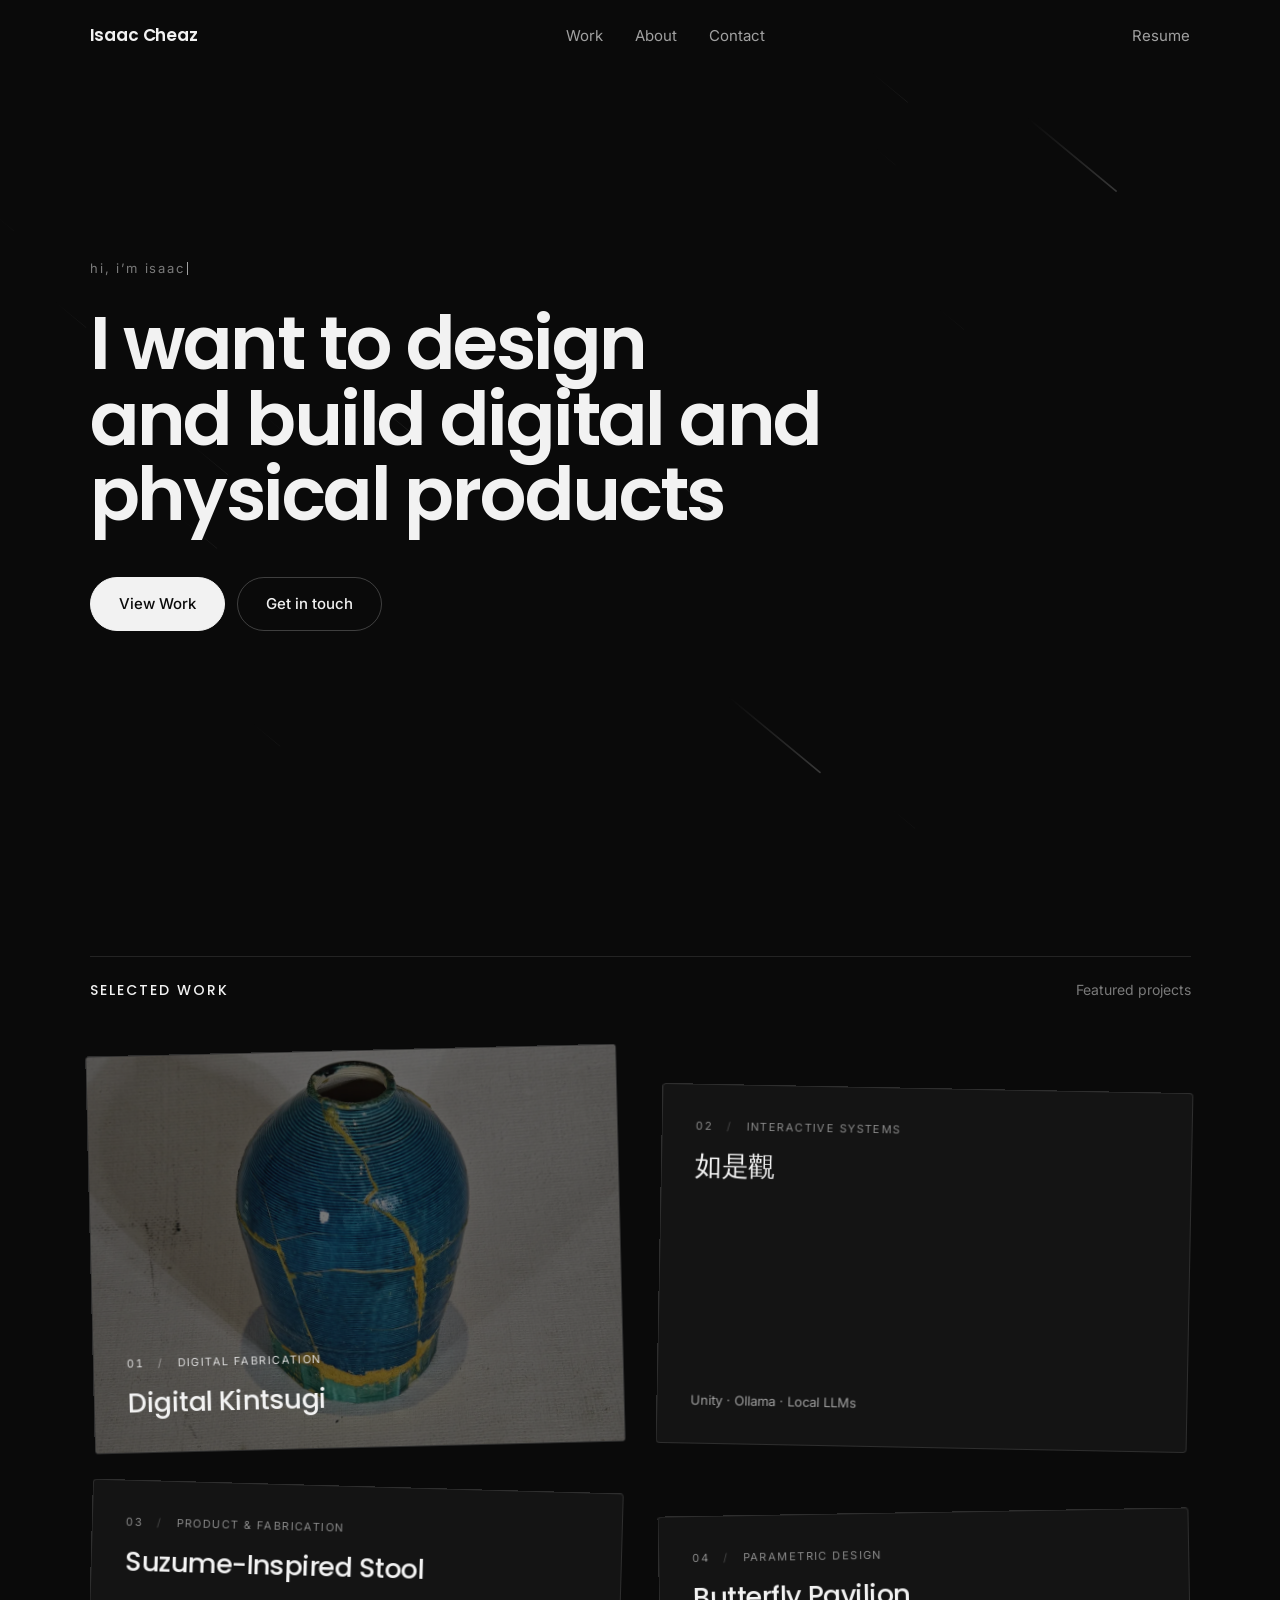
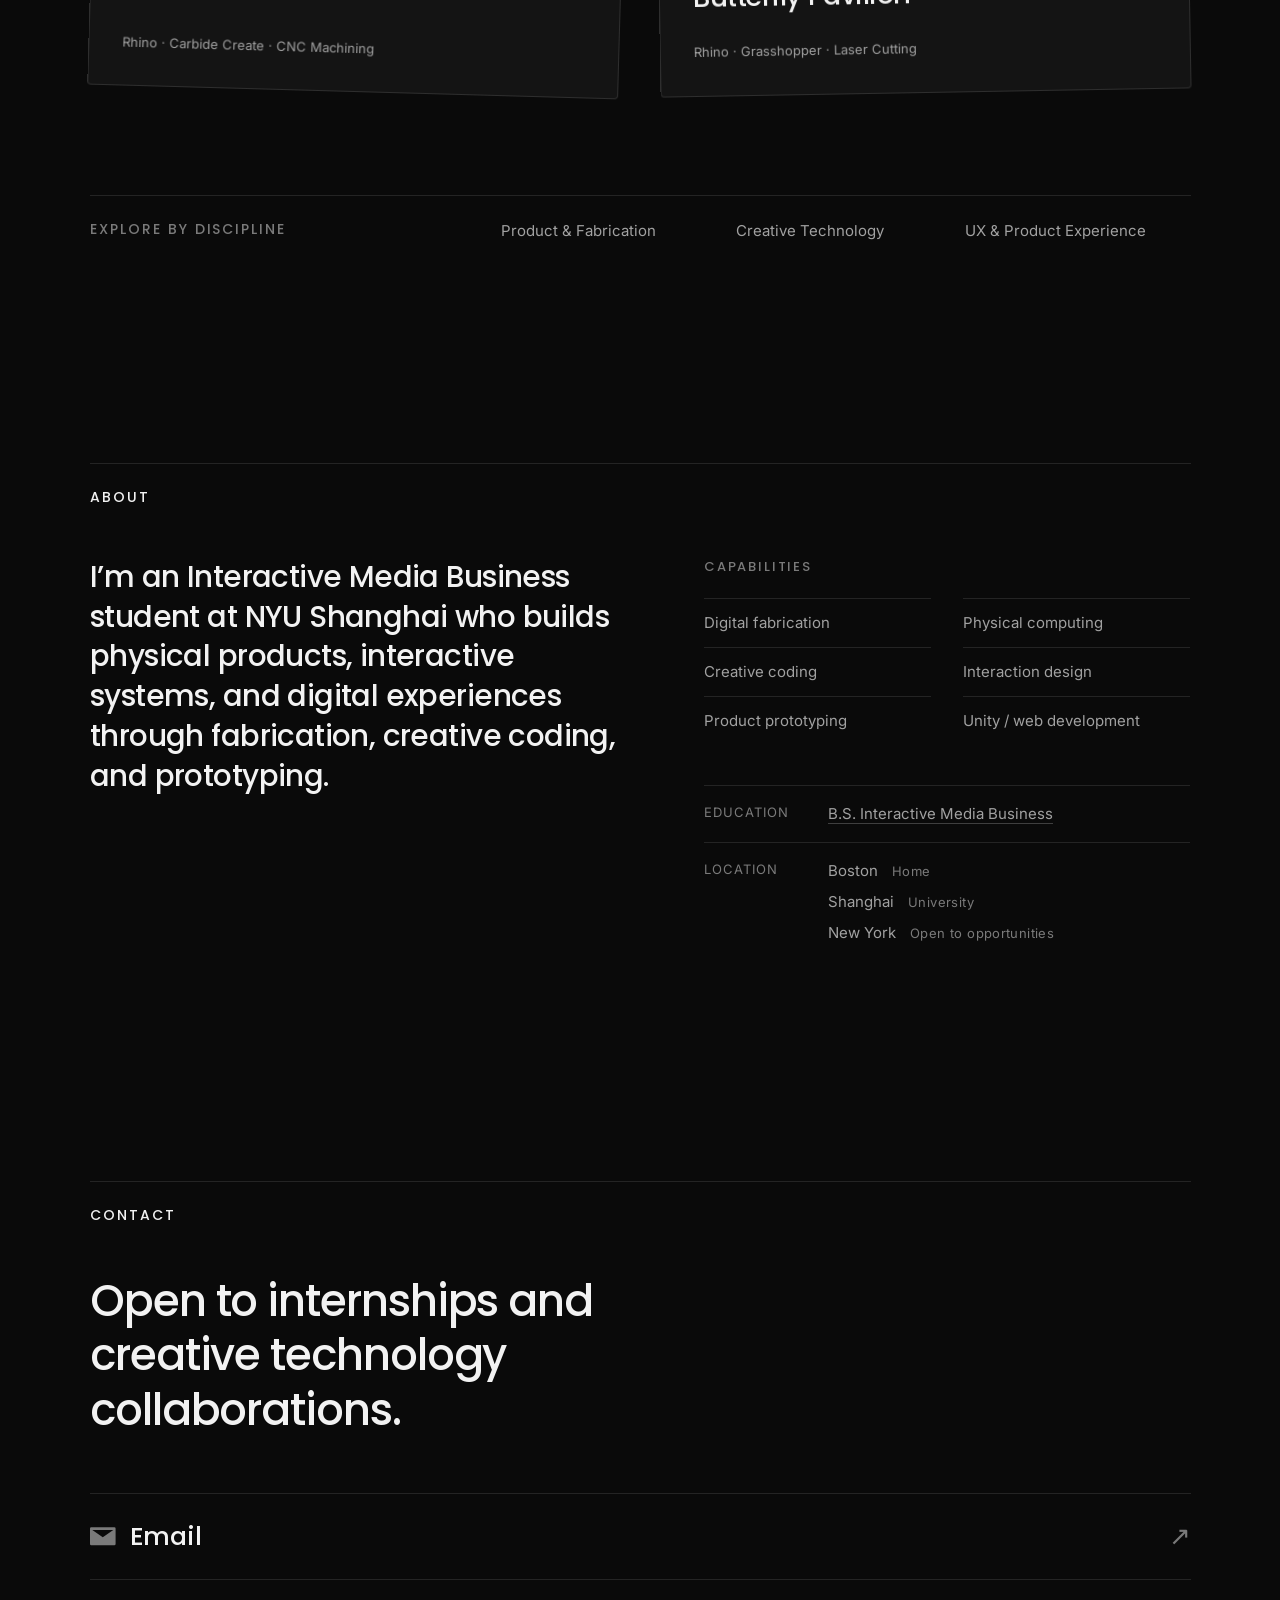
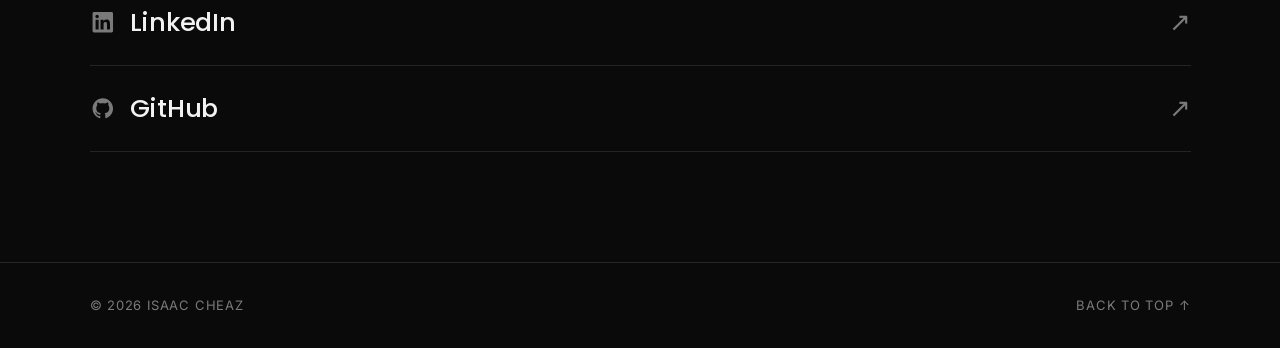
==== commit d6e698c2: "Add the hero motion systems, the card cursor and a scroll-reveal engine These three files land toget" ====
--- a/index.html
+++ b/index.html
@@ -28,28 +28,52 @@
             <a href="#contact">Contact</a>
         </nav>
 
-        <a href="https://docs.google.com/document/d/11qATXeMCFB1Io2WauJywyM81skCrmu7SGtFiiL8NM3w/export?format=pdf&tab=t.abc123xyz"
-            class="nav-resume" target="_blank" rel="noopener noreferrer">Resume</a>
+        <a href="https://docs.google.com/document/d/11qATXeMCFB1Io2WauJywyM81skCrmu7SGtFiiL8NM3w/view"
+            class="nav-resume" target="_blank" rel="noopener noreferrer"
+            aria-label="Resume preview, opens in a new tab">Resume</a>
     </header>
 
     <main id="top">
 
         <section class="hero has-comets">
-            <p class="eyebrow">hello, welcome to my portfolio...</p>
+            <!--
+              The opening line types itself between two phrases. Three parts:
+
+                .typewriter-sizer   holds the longest phrase, hidden but laid
+                                    out, so the box is already as wide and as
+                                    tall as it will ever need to be and
+                                    nothing below it moves while typing
+                .typewriter-line    the visible one, stacked in the same grid
+                                    cell as the sizer
+                .visually-hidden    one static sentence, which is the whole of
+                                    what a screen reader gets
+
+              The visible half is aria-hidden and there is no live region, so
+              nothing is announced letter by letter. With JavaScript off the
+              first phrase is already in the markup and simply stays.
+            -->
+            <p class="eyebrow" data-typewriter data-reveal>
+                <span class="typewriter" aria-hidden="true">
+                    <span class="typewriter-sizer">welcome to my portfolio...</span>
+                    <span class="typewriter-line"><span class="typewriter-text">hi, i&rsquo;m isaac</span><span
+                            class="typewriter-caret"></span></span>
+                </span>
+                <span class="visually-hidden">Hi, I&rsquo;m Isaac Welcome to my portfolio...</span>
+            </p>
             <h1 class="hero-title magnetic-text">
                 <span class="line-mask"><span class="line-inner">I want to design</span></span>
                 <span class="line-mask"><span class="line-inner">and build digital and</span></span>
                 <span class="line-mask"><span class="line-inner">physical products</span></span>
             </h1>
 
-            <div class="hero-actions">
+            <div class="hero-actions" data-reveal>
                 <a href="#work" class="button">View Work</a>
                 <a href="#contact" class="button button-ghost">Get in touch</a>
             </div>
         </section>
 
         <section id="work" class="section section-work">
-            <div class="section-head">
+            <div class="section-head" data-reveal>
                 <h2 class="section-title">Selected Work</h2>
                 <p class="section-note">Featured projects</p>
             </div>
@@ -73,10 +97,10 @@
               The order here also drives the "next project" link at the foot
               of each case study. If you reorder these, update those to match.
             -->
-            <div class="featured" id="featured">
-
-                <a class="feature feature-1" href="projects/digital-kintsugi.html" data-project="digital-kintsugi"
-                    data-depth="1.2">
+            <div class="featured" id="featured" data-reveal-stagger="80">
+
+                <a class="feature feature-1" data-reveal href="projects/digital-kintsugi.html"
+                    data-project="digital-kintsugi" data-depth="1.2">
                     <span class="feature-body">
                         <span class="feature-top">
                             <span class="feature-index" aria-hidden="true">01</span>
@@ -88,37 +112,38 @@
                     </span>
                 </a>
 
-                <a class="feature feature-2" href="projects/museum-npc.html" data-project="museum-npc" data-depth="0.8">
+                <a class="feature feature-2" data-reveal href="projects/museum-npc.html" data-project="museum-npc"
+                    data-depth="0.8">
                     <span class="feature-body">
                         <span class="feature-top">
                             <span class="feature-index" aria-hidden="true">02</span>
                             <span class="feature-descriptor">Interactive Systems</span>
                         </span>
-                        <span class="feature-title">LLM-Powered Museum</span>
+                        <span class="feature-title">如是觀</span>
                         <span class="feature-tools">Unity · Ollama · Local LLMs</span>
                     </span>
                 </a>
 
-                <a class="feature feature-3" href="projects/suzume-cnc-stool.html" data-project="suzume-cnc-stool"
-                    data-depth="1.1">
+                <a class="feature feature-3" data-reveal href="projects/suzume-cnc-stool.html"
+                    data-project="suzume-cnc-stool" data-depth="1.1">
                     <span class="feature-body">
                         <span class="feature-top">
                             <span class="feature-index" aria-hidden="true">03</span>
                             <span class="feature-descriptor">Product &amp; Fabrication</span>
                         </span>
-                        <span class="feature-title">Suzume-Inspired CNC Stool</span>
+                        <span class="feature-title">Suzume-Inspired Stool</span>
                         <span class="feature-tools">Rhino · Carbide Create · CNC Machining</span>
                     </span>
                 </a>
 
-                <a class="feature feature-4" href="projects/butterfly-pavilion.html" data-project="butterfly-pavilion"
-                    data-depth="0.9">
+                <a class="feature feature-4" data-reveal href="projects/butterfly-pavilion.html"
+                    data-project="butterfly-pavilion" data-depth="0.9">
                     <span class="feature-body">
                         <span class="feature-top">
                             <span class="feature-index" aria-hidden="true">04</span>
                             <span class="feature-descriptor">Parametric Design</span>
                         </span>
-                        <span class="feature-title">Parametric Butterfly Pavilion</span>
+                        <span class="feature-title">Butterfly Pavilion</span>
                         <span class="feature-tools">Rhino · Grasshopper · Laser Cutting</span>
                     </span>
                 </a>
@@ -131,19 +156,22 @@
               to the four featured projects above. Each is currently a stub whose
               former content is preserved in a comment on the page itself.
             -->
-            <nav class="disciplines" aria-labelledby="disciplines-title">
+            <nav class="disciplines" aria-labelledby="disciplines-title" data-reveal>
                 <h3 class="disciplines-title" id="disciplines-title">Explore by discipline</h3>
                 <ul class="disciplines-list">
-                    <li><a href="projects/product-fabrication.html">Product &amp; Fabrication</a></li>
-                    <li><a href="projects/creative-technology.html">Creative Technology</a></li>
-                    <li><a href="projects/ux-product.html">UX &amp; Product Experience</a></li>
+                    <li><a href="projects/product-fabrication.html">Product &amp; Fabrication<span class="link-view"
+                                aria-hidden="true">View</span></a></li>
+                    <li><a href="projects/creative-technology.html">Creative Technology<span class="link-view"
+                                aria-hidden="true">View</span></a></li>
+                    <li><a href="projects/ux-product.html">UX &amp; Product Experience<span class="link-view"
+                                aria-hidden="true">View</span></a></li>
                 </ul>
             </nav>
 
         </section>
 
         <section id="about" class="section section-about">
-            <div class="section-head">
+            <div class="section-head" data-reveal>
                 <h2 class="section-title">About</h2>
             </div>
 
@@ -158,9 +186,9 @@
               Those three fragments are replaced below by one introduction, one
               capability list, and education / location metadata.
             -->
-            <div class="about-grid">
-
-                <div class="about-intro">
+            <div class="about-grid" data-reveal-stagger="90">
+
+                <div class="about-intro" data-reveal>
                     <p class="about-lead">
                         I&rsquo;m an Interactive Media Business student at NYU Shanghai who builds
                         physical products, interactive systems, and digital experiences through
@@ -195,7 +223,7 @@
                   they carry the section on their own.
                 -->
 
-                <div class="about-side">
+                <div class="about-side" data-reveal>
                     <h3 class="about-subhead">Capabilities</h3>
 
                     <ul class="capability-list">
@@ -261,11 +289,11 @@
         </section>
 
         <section id="contact" class="section section-contact">
-            <div class="section-head">
+            <div class="section-head" data-reveal>
                 <h2 class="section-title">Contact</h2>
             </div>
 
-            <p class="contact-lead">
+            <p class="contact-lead" data-reveal>
                 Open to internships and creative technology collaborations.
             </p>
 
@@ -287,7 +315,7 @@
               aligned even though an envelope is landscape and the two brand
               marks are square.
             -->
-            <div class="contact-links">
+            <div class="contact-links" data-reveal>
                 <a href="https://mail.google.com/mail/?view=cm&fs=1&to=icheaz06@gmail.com&su=Portfolio%20Inquiry"
                     class="contact-link" target="_blank" rel="noopener noreferrer">
                     <span class="contact-label">
--- a/style.css
+++ b/style.css
@@ -52,6 +52,170 @@
     box-sizing: border-box;
     margin: 0;
     padding: 0;
+}
+
+
+/* ==========================================================================
+ * SCROLL REVEAL
+ *
+ * Everything here hangs off .js-reveal on <html>, which script.js adds and
+ * only after it has an IntersectionObserver and permission to move things.
+ * That is the whole of the no-JavaScript story: without the class not one of
+ * these rules matches, so nothing is ever hidden by a script that failed to
+ * load, and the page reads exactly as it does now.
+ *
+ * opacity and transform only, so a reveal cannot move anything but itself —
+ * no heights animate, no space appears or disappears, and the scrollbar is
+ * the same length before the first reveal as after the last.
+ *
+ * will-change is on while an element is waiting and removed the moment its
+ * fade finishes. Left on, four cards and a dozen sections would each hold a
+ * compositor layer for the life of the page to pay for one 700ms transition.
+ * ========================================================================== */
+
+/*
+ * WHICH EDGE IT IS ARRIVING OVER.
+ *
+ * One signed length, and the only thing that varies between the two
+ * directions. Coming up the page from below the fold an element starts under
+ * its resting place and rises into it; coming back down to something already
+ * passed, it starts above and falls into it. Both are "it moves the short
+ * way towards where it belongs", which is why the same duration and easing
+ * suit both and only the sign changes.
+ *
+ * The fall is shorter than the rise on purpose. Downward motion reads as
+ * heavier than the same distance upward, and content re-entering from above
+ * is content being returned to rather than met for the first time — it
+ * should announce itself less.
+ *
+ * A variable rather than two transform declarations, so the card path (which
+ * composes rather than replaces its transform) reads the same number.
+ */
+.js-reveal [data-reveal] {
+    --reveal-offset: var(--reveal-rise, 24px);
+}
+
+.js-reveal [data-reveal].is-from-above {
+    --reveal-offset: calc(-1 * var(--reveal-drop, 20px));
+}
+
+.js-reveal [data-reveal]:not(.feature) {
+    opacity: 0;
+    /* the offsets are variables so a phone can be given shorter ones without
+       restating the rule */
+    transform: translateY(var(--reveal-offset)) scale(0.985);
+    transition:
+        opacity 700ms var(--ease),
+        transform 700ms var(--ease);
+    transition-delay: var(--reveal-delay, 0ms);
+    will-change: opacity, transform;
+}
+
+.js-reveal [data-reveal]:not(.feature).is-revealed {
+    opacity: 1;
+    transform: none;
+}
+
+.js-reveal [data-reveal].is-settled {
+    will-change: auto;
+}
+
+/*
+ * The cards are the one exception, because they already own their transform
+ * (see .feature). The generic rule would replace it and take the tilt with
+ * it — .is-revealed sets `transform: none`, which on a card means "and stop
+ * being rotated". So they get the same two offsets delivered as variables
+ * that .feature's own transform composes.
+ *
+ * 700ms while the reveal is in flight; .is-settled hands the card back its
+ * original 0.5s, which is the pointer drift's timing and should stay that.
+ */
+.js-reveal .feature[data-reveal] {
+    --reveal-scale: 0.985;
+    --reveal-y: var(--reveal-offset);
+    opacity: 0;
+    transition:
+        opacity 700ms var(--ease),
+        transform 700ms var(--ease),
+        border-color 0.3s ease;
+}
+
+.js-reveal .feature[data-reveal].is-revealed {
+    --reveal-scale: 1;
+    --reveal-y: 0px;
+    opacity: 1;
+}
+
+.js-reveal .feature[data-reveal].is-settled {
+    transition: transform 0.5s var(--ease), opacity 0.4s ease, border-color 0.3s ease;
+}
+
+/*
+ * GOING BACK TO HIDDEN IS NOT AN ANIMATION.
+ *
+ * An element is only ever reset once it is well clear of the viewport, so
+ * the return to opacity 0 is not something anyone is looking at — but left
+ * transitioned it would still be running, and scrolling back before it
+ * finished would catch it mid-fade and read as a flicker. This drops the
+ * transition and its stagger delay for the single frame the reset takes, so
+ * the hidden state is simply where the element is, never somewhere it is
+ * travelling to.
+ *
+ * Last of the reveal rules and at matching specificity, so it beats both the
+ * 700ms reveal transition and the card's restored 0.5s one.
+ */
+.js-reveal [data-reveal].is-resetting {
+    transition: none;
+}
+
+.js-reveal .feature[data-reveal].is-resetting {
+    transition: none;
+}
+
+/*
+ * Less travel on a phone, where the same 24px is a larger share of the
+ * screen and the whole page is scrolled faster.
+ */
+@media (max-width: 700px) {
+    .js-reveal [data-reveal] {
+        --reveal-drop: 12px;
+        --reveal-rise: 14px;
+    }
+}
+
+/*
+ * Reduced motion: everything present, nothing moving. script.js also
+ * declines to add .js-reveal in that case, so this is the backstop for
+ * someone who turns the setting on after the page has loaded — the elements
+ * already hidden must not stay hidden.
+ */
+@media (prefers-reduced-motion: reduce) {
+
+    .js-reveal [data-reveal],
+    .js-reveal [data-reveal].is-from-above {
+        --reveal-offset: 0px;
+    }
+
+    .js-reveal [data-reveal]:not(.feature),
+    .js-reveal [data-reveal]:not(.feature).is-revealed {
+        opacity: 1;
+        transform: none;
+        transition: none;
+    }
+
+    /*
+     * No `transform: none` for a card: that is not "stop being offset", it
+     * is "stop being rotated", and the tilt is the composition rather than
+     * an animation. Resting the two offsets leaves .feature's own transform
+     * holding the tilt alone, which is exactly the still state wanted here.
+     */
+    .js-reveal .feature[data-reveal],
+    .js-reveal .feature[data-reveal].is-revealed {
+        --reveal-scale: 1;
+        --reveal-y: 0px;
+        opacity: 1;
+        transition: none;
+    }
 }
 
 html {
@@ -182,6 +346,93 @@
     /* text-transform: uppercase; */
 }
 
+/*
+ * THE TYPING LINE
+ *
+ * A grid of one cell with two things in it. The sizer carries the longest
+ * phrase and is hidden with `visibility`, not `display: none` — it still
+ * takes part in layout, so the cell is permanently the width and height of
+ * the longest state and the line below never reflows as characters arrive.
+ * `visibility: hidden` also takes it out of the accessibility tree, so the
+ * phrase is not read twice.
+ *
+ * Everything else about this line — size, colour, tracking, the 28px below
+ * it — is .eyebrow's, unchanged.
+ */
+.typewriter {
+    /*
+     * The caret's own footprint, shared by the rule that draws it and the
+     * sizer that has to leave room for it. Stated once so the two cannot
+     * drift apart: measured, the line ran 3px past the sizer without this,
+     * because the sizer held the longest phrase and the line held the
+     * longest phrase AND a caret.
+     */
+    --caret-gap: 2px;
+    --caret-width: 1px;
+
+    display: inline-grid;
+}
+
+.typewriter-sizer,
+.typewriter-line {
+    grid-area: 1 / 1;
+}
+
+.typewriter-sizer {
+    padding-right: calc(var(--caret-gap) + var(--caret-width));
+    visibility: hidden;
+}
+
+/*
+ * pre-wrap, so a phrase that ends mid-word keeps the space it has just
+ * typed instead of having it collapsed away and the caret jumping back a
+ * character.
+ */
+.typewriter-line {
+    white-space: pre-wrap;
+}
+
+/*
+ * A rule, not a block. 1px at the line's own height, sitting on the text
+ * colour rather than the muted one so it stays legible against copy that is
+ * already faint. It keeps its width when it blinks — opacity only — so the
+ * line never shifts by the caret's own width.
+ */
+.typewriter-caret {
+    animation: typewriter-blink 1s steps(1, end) infinite;
+    background-color: var(--muted);
+    display: inline-block;
+    height: 1em;
+    margin-left: var(--caret-gap);
+    vertical-align: -0.15em;
+    width: var(--caret-width);
+}
+
+@keyframes typewriter-blink {
+
+    0%,
+    50% {
+        opacity: 1;
+    }
+
+    50.01%,
+    100% {
+        opacity: 0;
+    }
+}
+
+/*
+ * Reduced motion gets the whole sentence at once and a caret that does not
+ * blink. script.js writes the text; this stops the animation, and does it
+ * here rather than in JS so it holds even if the script never runs.
+ */
+@media (prefers-reduced-motion: reduce) {
+    .typewriter-caret {
+        animation: none;
+        opacity: 0;
+    }
+}
+
 .hero-title {
     font-family: var(--font-display);
     font-size: clamp(52px, 7.4vw, 74px);
@@ -262,10 +513,106 @@
     white-space: nowrap;
 }
 
+/*
+ * TWO OFFSETS, ONE TRANSFORM.
+ *
+ * A letter is moved by two independent things: the pointer passing near it,
+ * and the wave that crosses the sentence on its own every fifteen seconds.
+ * Written as inline transforms they would overwrite each other — whichever
+ * ran last would win, so the wave would erase the lift mid-sweep and the
+ * pointer would flatten the wave.
+ *
+ * So neither writes `transform`. Each owns one registered custom property,
+ * and this rule is the only place the two are combined. They cannot collide
+ * because they are not the same property, and neither has to know the other
+ * exists.
+ *
+ * Registered with @property rather than left as plain variables for two
+ * reasons: an <length> that the browser understands as a length can be
+ * transitioned and keyframed (a plain custom property can only be swapped),
+ * and it gives each an initial value so the calc below is valid before
+ * either has ever been set.
+ *
+ * `max()` is the clamp, and it reads the way it does because both offsets
+ * are negative: -15px of lift under -12px of wave is -27px, which is a lunge
+ * rather than a nudge, and max() holds the pair at -18px however they stack.
+ * The cap is on the sum, so no combination of the two can exceed it.
+ *
+ * Only --letter-lift is transitioned. The wave is a keyframe animation with
+ * its own timing, and transitioning the composite as well would have the
+ * transition chasing the animation frame by frame and smearing both.
+ */
+@property --letter-lift {
+    inherits: false;
+    initial-value: 0px;
+    syntax: "<length>";
+}
+
+@property --letter-wave {
+    inherits: false;
+    initial-value: 0px;
+    syntax: "<length>";
+}
+
 .magnetic-text .letter {
     display: inline-block;
-    transition: transform 0.4s var(--ease-spring);
+    transform: translateY(max(-18px, calc(var(--letter-lift, 0px) + var(--letter-wave, 0px))));
+    transition: --letter-lift 0.4s var(--ease-spring);
     will-change: transform;
+}
+
+/*
+ * One pulse per letter: up briskly, home slowly. The 18% split puts the rise
+ * at about 125ms and the settle at about 575ms, so the letter leaves quickly
+ * enough to read as a jump and returns slowly enough to read as weight.
+ *
+ * --wave-delay is written once per letter when the title is split, and
+ * accumulates across all three lines, so the sweep crosses the line breaks
+ * as one continuous movement instead of restarting on each.
+ *
+ * The animation is named only under .is-waving. That is the whole trigger:
+ * with the class off there is no animation on these elements at all, so
+ * between waves the letters are not merely at zero, they are inert.
+ */
+@keyframes letter-wave {
+    0% {
+        --letter-wave: 0px;
+        animation-timing-function: var(--ease);
+    }
+
+    /*
+     * --ease on the way home rather than --ease-spring. The spring curve
+     * overshoots by design (its third control point is past 1), which on a
+     * return to zero means dipping below the baseline before settling — a
+     * bounce, on a motion that is supposed to end. The pointer lift keeps
+     * the spring, where the overshoot is the point; the wave decelerates.
+     */
+    18% {
+        --letter-wave: -12px;
+        animation-timing-function: var(--ease);
+    }
+
+    100% {
+        --letter-wave: 0px;
+    }
+}
+
+.magnetic-text.is-waving .letter {
+    animation: letter-wave 700ms both;
+    animation-delay: var(--wave-delay, 0ms);
+}
+
+/*
+ * Measuring pose. A letter that is currently lifted reports a centre that is
+ * up to 15px above where it rests, and a measure taken mid-interaction would
+ * cache that. This drops the displacement and its transition together for
+ * the length of the read, so every measure lands on the resting layout
+ * whatever the cursor is doing.
+ */
+.magnetic-text.is-measuring .letter {
+    animation: none;
+    transform: none;
+    transition: none;
 }
 
 .hero-actions {
@@ -273,6 +620,30 @@
     flex-wrap: wrap;
     gap: 12px;
     margin-top: 44px;
+}
+
+/*
+ * Two offsets again, and the same reasoning as the title's letters: the
+ * hover lift and the idle bob are different intentions on the same axis, so
+ * each gets its own property and this rule is the only place they meet.
+ * Written both to `transform`, a hover landing mid-bob would drop the button
+ * to -2px from -3px — a visible twitch on the one control the page most
+ * wants you to press.
+ *
+ * Only --lift-y is transitioned. The bob is a keyframe animation with its
+ * own long, mostly-still cycle, and transitioning the composite would have
+ * the 0.25s ease chasing it frame by frame.
+ */
+@property --lift-y {
+    inherits: false;
+    initial-value: 0px;
+    syntax: "<length>";
+}
+
+@property --bob-y {
+    inherits: false;
+    initial-value: 0px;
+    syntax: "<length>";
 }
 
 .button {
@@ -285,12 +656,53 @@
     font-weight: 500;
     padding: 14px 28px;
     text-decoration: none;
-    transition: opacity 0.25s ease, transform 0.25s var(--ease);
+    transform: translateY(calc(var(--lift-y, 0px) + var(--bob-y, 0px)));
+    transition: opacity 0.25s ease, --lift-y 0.25s var(--ease);
 }
 
 .button:hover {
+    --lift-y: -2px;
     opacity: 0.86;
-    transform: translateY(-2px);
+}
+
+/*
+ * Mostly rest. The movement occupies the last fifth of the cycle — about
+ * 0.3s up and 0.65s back out of five and a half seconds — so what the eye
+ * registers is a button that is still, and occasionally is not.
+ */
+@keyframes hero-bob {
+
+    0%,
+    82%,
+    100% {
+        --bob-y: 0px;
+    }
+
+    88% {
+        --bob-y: -3px;
+    }
+}
+
+.button.is-bobbing {
+    animation: hero-bob 5.5s var(--ease) infinite;
+}
+
+/*
+ * A control being used does not need to advertise itself. Paused rather
+ * than removed, so the bob resumes from where it was instead of snapping —
+ * and since 82% of the cycle is the resting position, a pause almost always
+ * catches it at rest anyway.
+ */
+.button.is-bobbing:hover,
+.button.is-bobbing:focus-visible,
+.button.is-bobbing:active {
+    animation-play-state: paused;
+}
+
+@media (prefers-reduced-motion: reduce) {
+    .button.is-bobbing {
+        animation: none;
+    }
 }
 
 .button-ghost {
@@ -413,6 +825,21 @@
     overflow: hidden;
     position: relative;
     text-decoration: none;
+    /*
+     * THREE THINGS MOVE THIS CARD and they are all in this one function:
+     * the pointer drift (script.js, per frame), the scroll reveal, and the
+     * static tilt each card carries. The drift used to be written straight
+     * to style.transform, which meant it had to re-state the tilt every
+     * frame to avoid dropping it — and it would have erased a reveal offset
+     * outright, since an inline transform beats any rule.
+     *
+     * As variables the three simply add up, in a fixed order, and none of
+     * them needs to know the others exist.
+     */
+    transform:
+        translate(var(--drift-x, 0px), calc(var(--drift-y, 0px) + var(--reveal-y, 0px)))
+        rotate(var(--card-tilt, 0deg))
+        scale(var(--reveal-scale, 1));
     transition: transform 0.5s var(--ease), opacity 0.4s ease, border-color 0.3s ease;
     will-change: transform;
 }
@@ -603,24 +1030,24 @@
  * instead of floating free of it.
  */
 .feature-1 {
-    transform: rotate(-1.4deg);
+    --card-tilt: -1.4deg;
     z-index: 3;
 }
 
 .feature-2 {
     margin-top: clamp(18px, 3vw, 48px);
-    transform: rotate(1.1deg);
+    --card-tilt: 1.1deg;
     z-index: 4;
 }
 
 .feature-3 {
-    transform: rotate(1.6deg);
+    --card-tilt: 1.6deg;
     z-index: 2;
 }
 
 .feature-4 {
     margin-top: clamp(10px, 2vw, 30px);
-    transform: rotate(-1deg);
+    --card-tilt: -1deg;
     z-index: 3;
 }
 
@@ -720,6 +1147,135 @@
     color: var(--text);
     outline: 2px solid var(--text);
     outline-offset: 4px;
+}
+
+/*
+ * VIEW — the affordance on the category links.
+ *
+ * The cards had this too, and now have the pointer-following block instead:
+ * a card is a big target with room for a cursor to live in, a one-line text
+ * link is not. The whole link is already the anchor, so this adds nothing to
+ * the hit area and takes nothing from it. It is a signal, not a control:
+ * aria-hidden, because a screen reader is already being told this is a link
+ * to Creative Technology and does not need the word "view" after it.
+ *
+ * The size, tracking and case are the card eyebrow's, so the two affordances
+ * still read as the same family.
+ *
+ * It occupies its space at all times and only opacity and transform change,
+ * so nothing reflows when it appears: the card is the same size hovered as
+ * at rest. The travel is 6px, and it ends at the resting position rather
+ * than starting there, so the label arrives rather than drifting off.
+ */
+.link-view {
+    font-size: 11px;
+    letter-spacing: 0.13em;
+    opacity: 0;
+    text-transform: uppercase;
+    transform: translateX(-6px);
+    transition: opacity 0.3s ease, transform 0.3s var(--ease);
+    white-space: nowrap;
+}
+
+/*
+ * Dimmer than the link it sits beside, and it stays dimmer on hover while
+ * the label itself goes to full strength — so the label leads and this
+ * stays a marker.
+ */
+.disciplines-list .link-view {
+    color: var(--faint);
+    display: inline-block;
+    margin-left: 10px;
+}
+
+.disciplines-list a:hover .link-view,
+.disciplines-list a:focus-visible .link-view {
+    opacity: 1;
+    transform: none;
+}
+
+/*
+ * There is no hover on a touch screen, so the label cannot be something that
+ * appears on one. It rests visible instead, at an opacity low enough that it
+ * still reads as secondary to the title above it.
+ */
+@media (pointer: coarse) {
+    .link-view {
+        opacity: 0.55;
+        transform: none;
+    }
+}
+
+
+/*
+ * THE CARD CURSOR
+ *
+ * Two elements, because they answer to two different clocks. The outer one
+ * carries the position and is written every animation frame, so it must not
+ * be transitioned or it would lag the pointer it is supposed to be. The
+ * inner one carries the appearance — opacity and scale — and is transitioned,
+ * because that IS a motion rather than a position. Splitting them is what
+ * lets the block arrive softly and still track exactly.
+ *
+ * pointer-events: none on the outer element, so the thing sitting under the
+ * cursor never swallows the click the cursor is there to invite.
+ */
+.card-cursor {
+    left: 0;
+    pointer-events: none;
+    position: fixed;
+    top: 0;
+    z-index: 200;
+}
+
+.card-cursor-box {
+    /*
+     * The page's own palette rather than an inversion of it: --text on a
+     * veiled --bg, which is the same pairing the cards use, at the size of a
+     * caption rather than a button.
+     *
+     * 0.62 is the one number here that was chosen by measurement instead of
+     * taste, because this box floats over photographs and has to hold at
+     * both ends of them. Composited over white it resolves to rgb(103) and
+     * puts --text at 4.87:1; over black it is effectively opaque and runs to
+     * 18:1. Lighter than 0.62 fails AA on a bright image, darker than it
+     * stops reading as translucent at all.
+     *
+     * The border does the work the background cannot: against a dark
+     * photograph the veil is nearly the same value as the picture, and a
+     * 1px light edge is all that separates the two. No shadow and no blur —
+     * the edge is the whole of the separation.
+     *
+     * No width or height: the padding sizes it, so the box is 52x29 for
+     * VIEW and would still fit a longer word if one were ever used.
+     */
+    background-color: rgba(10, 10, 10, 0.62);
+    border: 1px solid var(--border-strong);
+    border-radius: 4px;
+    color: var(--text);
+    display: block;
+    font-family: var(--font-display);
+    font-size: 10.5px;
+    font-weight: 600;
+    letter-spacing: 0.12em;
+    line-height: 1.4;
+    opacity: 0;
+    padding: 7px 10px;
+    text-transform: uppercase;
+    /*
+     * The box hangs from its own top-left corner and the parent carries the
+     * offset, so the system pointer is never underneath it — the arrow stays
+     * the arrow and this reads as a label attached to it. Scale only here;
+     * the position is the parent's, written per frame and untransitioned.
+     */
+    transform: scale(0.86);
+    transition: opacity 0.18s ease, transform 0.18s var(--ease);
+    white-space: nowrap;
+}
+
+.card-cursor.is-visible .card-cursor-box {
+    opacity: 1;
+    transform: scale(1);
 }
 
 /* ---------- about ---------- */
@@ -1278,7 +1834,51 @@
     }
 }
 
+/*
+ * Below 354px "Isaac Cheaz" wraps onto two lines.
+ *
+ * The navbar is space-between with five text items across it, and the logo
+ * is the only one that CAN wrap — the others are single words. At 320px the
+ * row needs 318px and has 288px, so flex shrank the logo to 62px and broke
+ * it in half, taking the header from 65px tall to 93px.
+ *
+ * Measured, not guessed: the break is between 352px (two lines) and 356px
+ * (one), which is the 353.6px the arithmetic gives. So the bound is 359px —
+ * above the whole failing range and below every ordinary phone width. 360,
+ * 375 and 390 are all untouched, and nothing on this page changes above it.
+ *
+ * 30px has to come from somewhere and it is taken from spacing first: 8px
+ * off the two outer gaps, 12px off the two inside the link run, 6px off the
+ * gutter. The logo gives up the last point of type, which at 15px is the
+ * difference between wrapping and not. Link size stays at 13px, and the
+ * links keep the header's own 22px of block padding, so nothing here makes a
+ * touch target smaller or a label harder to read.
+ */
+@media (max-width: 359px) {
+    .navbar {
+        gap: 8px;
+        padding-inline: 4vw;
+    }
+
+    .logo {
+        font-size: 14px;
+    }
+
+    .nav-links {
+        gap: 10px;
+    }
+}
+
 @media (prefers-reduced-motion: reduce) {
+
+    /*
+     * The label still fades in — that is the affordance, and it is
+     * comprehension rather than decoration. Only the travel goes, which the
+     * global duration collapse would otherwise deliver as a jump.
+     */
+    .link-view {
+        transform: none;
+    }
 
     html {
         scroll-behavior: auto;
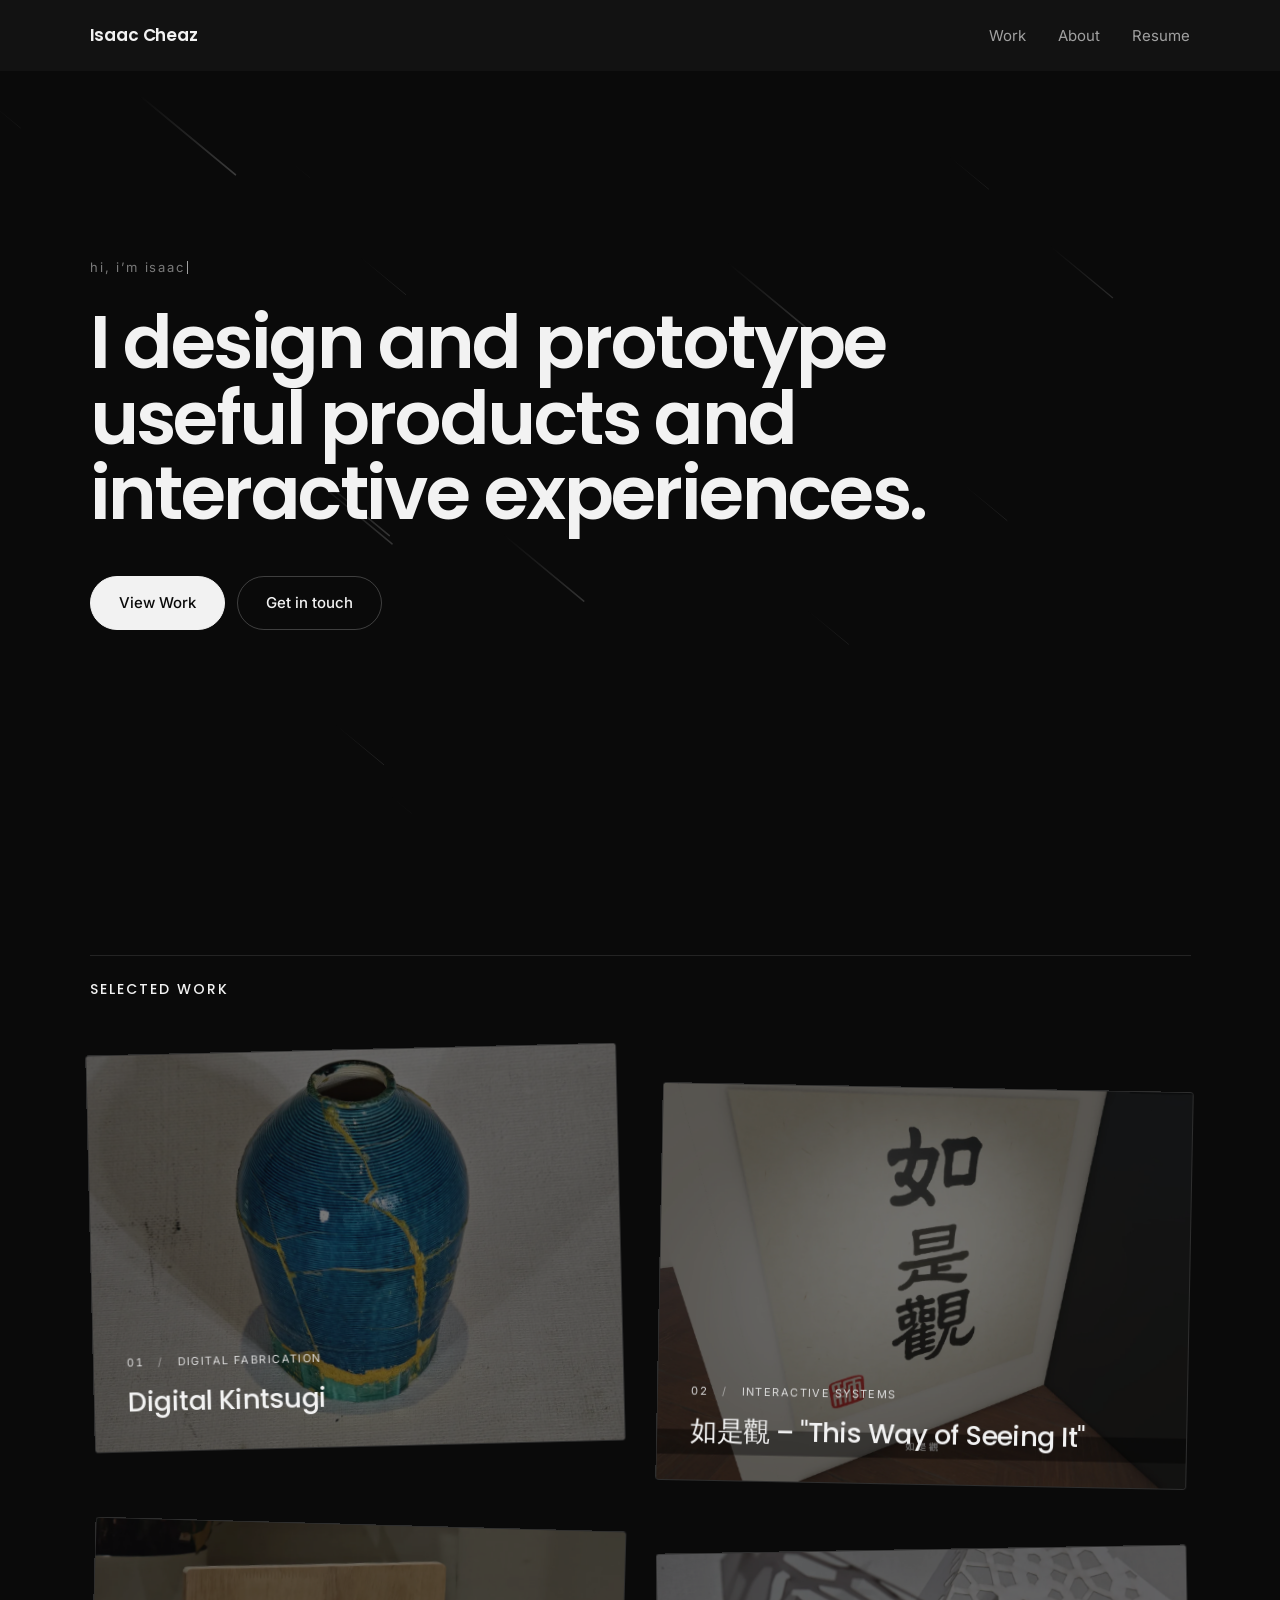
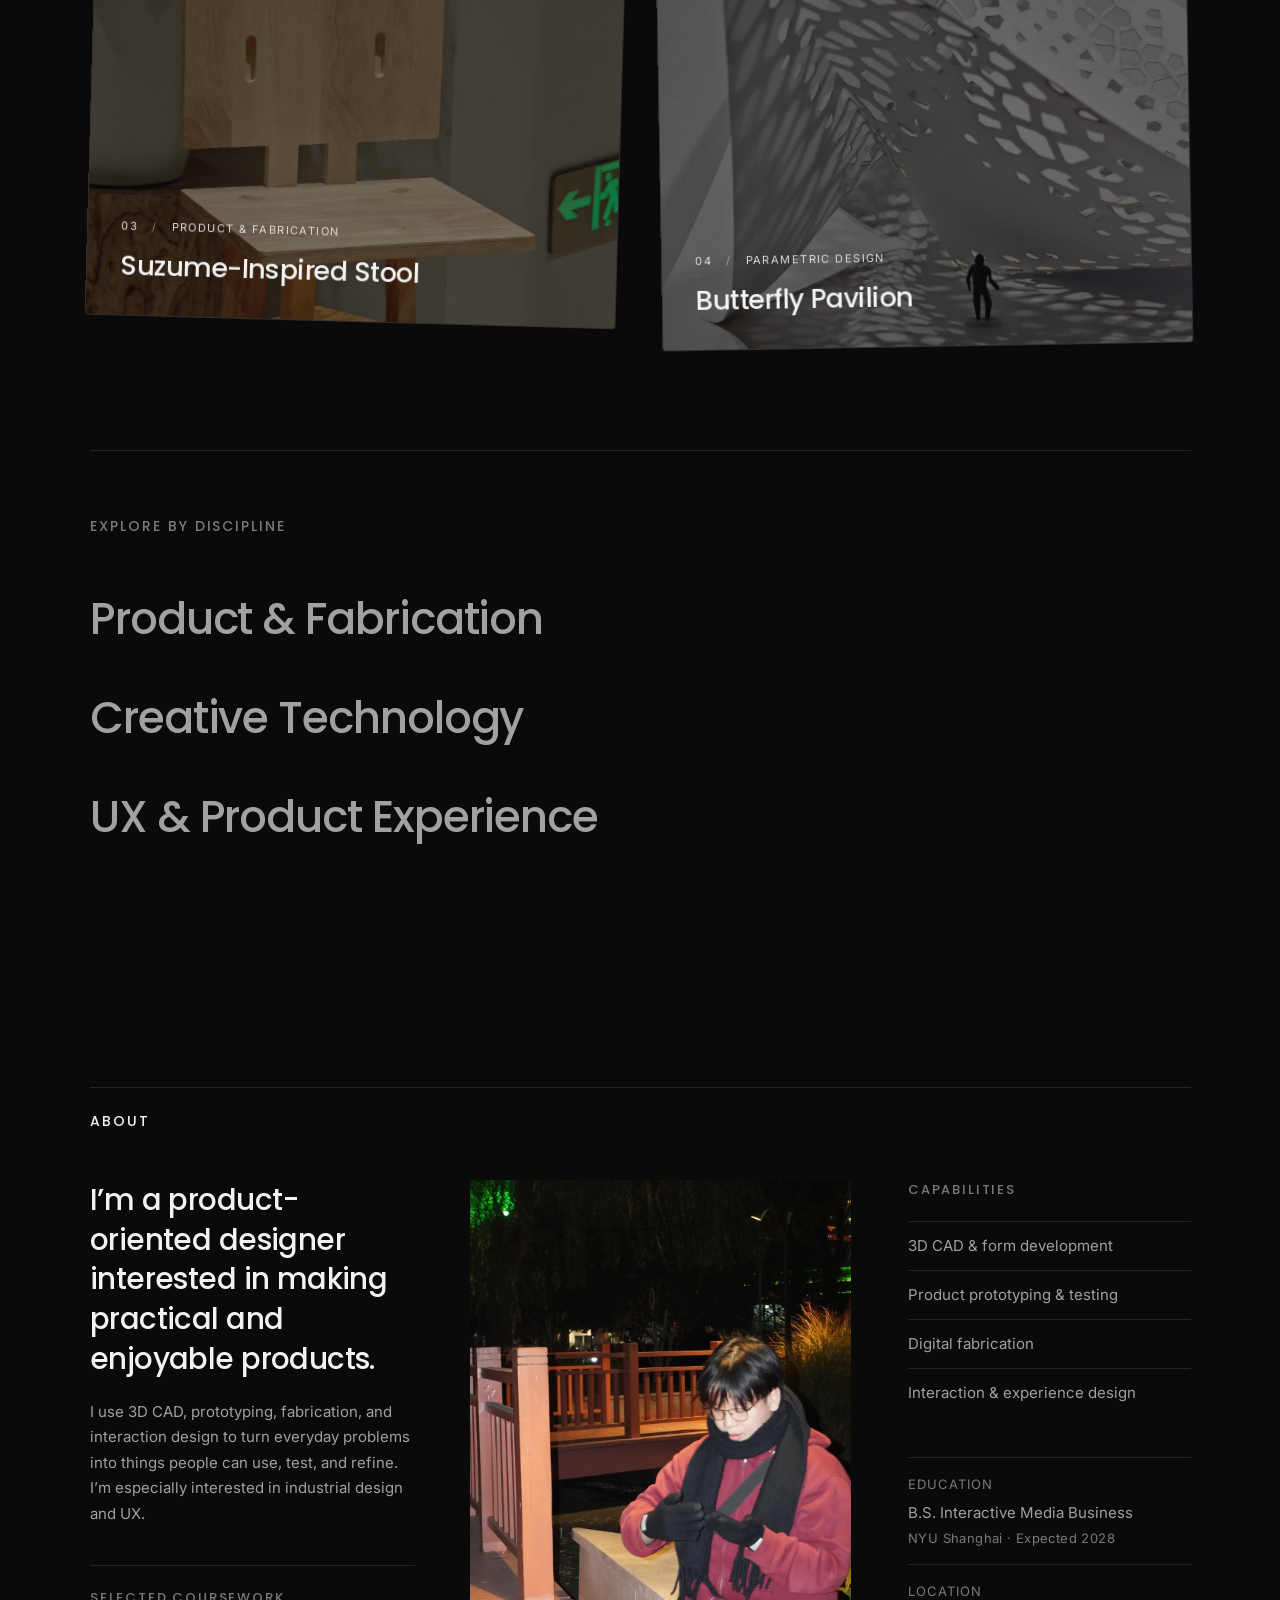
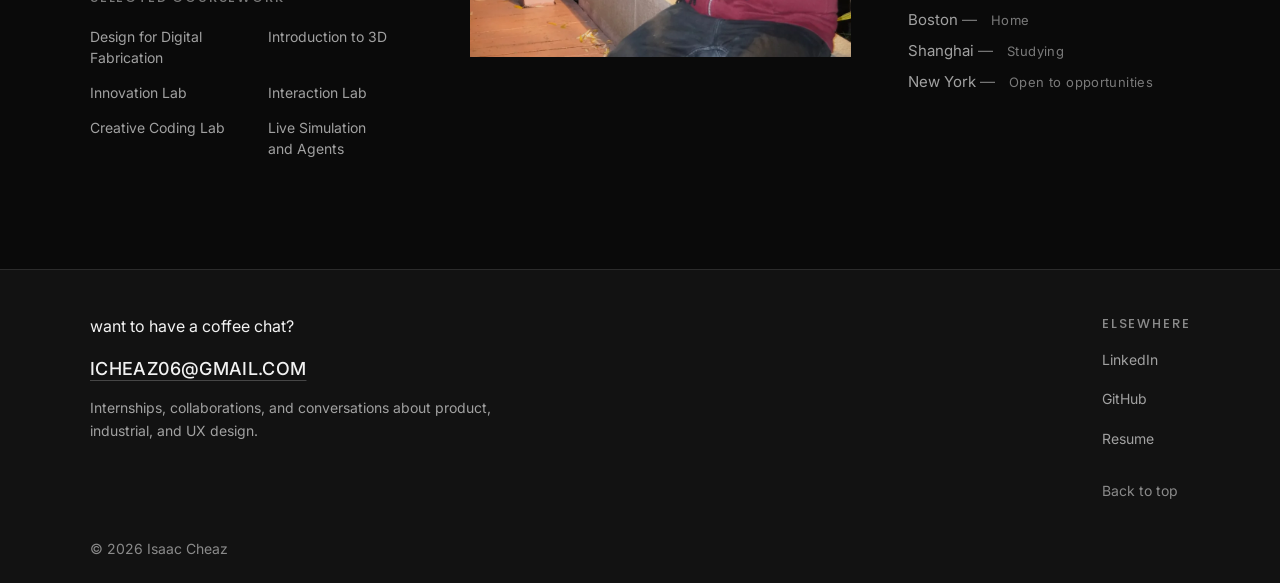
==== commit 3313732d: "Rework the shared footer and navbar; cut the comment volume by 62% SHARED CONTACT FOOTER The standal" ====
--- a/index.html
+++ b/index.html
@@ -20,37 +20,26 @@
 <body>
 
     <header class="navbar">
-        <a href="#top" class="logo">Isaac Cheaz</a>
-
-        <nav class="nav-links">
+        <a href="#top" class="logo" data-cursor-label="Home">Isaac Cheaz</a>
+
+        <nav class="nav-links" aria-label="Primary">
             <a href="#work">Work</a>
             <a href="#about">About</a>
-            <a href="#contact">Contact</a>
+            <a href="https://docs.google.com/document/d/11qATXeMCFB1Io2WauJywyM81skCrmu7SGtFiiL8NM3w/view"
+                class="nav-resume" target="_blank" rel="noopener noreferrer"
+                aria-label="Resume preview, opens in a new tab">Resume</a>
         </nav>
-
-        <a href="https://docs.google.com/document/d/11qATXeMCFB1Io2WauJywyM81skCrmu7SGtFiiL8NM3w/view"
-            class="nav-resume" target="_blank" rel="noopener noreferrer"
-            aria-label="Resume preview, opens in a new tab">Resume</a>
     </header>
 
     <main id="top">
 
         <section class="hero has-comets">
             <!--
-              The opening line types itself between two phrases. Three parts:
-
-                .typewriter-sizer   holds the longest phrase, hidden but laid
-                                    out, so the box is already as wide and as
-                                    tall as it will ever need to be and
-                                    nothing below it moves while typing
-                .typewriter-line    the visible one, stacked in the same grid
-                                    cell as the sizer
-                .visually-hidden    one static sentence, which is the whole of
-                                    what a screen reader gets
-
-              The visible half is aria-hidden and there is no live region, so
-              nothing is announced letter by letter. With JavaScript off the
-              first phrase is already in the markup and simply stays.
+              .typewriter-sizer holds the longest phrase, laid out but hidden, so
+              the box never resizes while typing. The visible half is aria-hidden
+              and there is no live region, so nothing is announced letter by
+              letter; the .visually-hidden sentence is what a screen reader gets.
+              With JavaScript off the first phrase is already in the markup.
             -->
             <p class="eyebrow" data-typewriter data-reveal>
                 <span class="typewriter" aria-hidden="true">
@@ -61,13 +50,16 @@
                 <span class="visually-hidden">Hi, I&rsquo;m Isaac Welcome to my portfolio...</span>
             </p>
             <h1 class="hero-title magnetic-text">
-                <span class="line-mask"><span class="line-inner">I want to design</span></span>
-                <span class="line-mask"><span class="line-inner">and build digital and</span></span>
-                <span class="line-mask"><span class="line-inner">physical products</span></span>
+                <span class="line-mask"><span class="line-inner">I design and prototype</span></span>
+                <span class="line-mask"><span class="line-inner">useful products and</span></span>
+                <span class="line-mask"><span class="line-inner">interactive experiences.</span></span>
             </h1>
 
             <div class="hero-actions" data-reveal>
-                <a href="#work" class="button">View Work</a>
+                <!-- The wrapper stays put; .button-float moves the button inside it. -->
+                <span class="button-float">
+                    <a href="#work" class="button">View Work</a>
+                </span>
                 <a href="#contact" class="button button-ghost">Get in touch</a>
             </div>
         </section>
@@ -75,31 +67,12 @@
         <section id="work" class="section section-work">
             <div class="section-head" data-reveal>
                 <h2 class="section-title">Selected Work</h2>
-                <p class="section-note">Featured projects</p>
-            </div>
-
-            <!--
-              FEATURED PROJECTS.
-              Four cards, each linking straight to its case study. The whole
-              card is the anchor, so title, descriptor and tools are spans
-              rather than block elements.
-
-              MEDIA: do not paste image markup here. Each card carries a
-              data-project attribute, and media.js maps that name to an
-              optional image or video. Fill the entry in media.js and the
-              picture appears above the title; leave it null and the card
-              renders as type alone, which is how it is designed to look.
-              That keeps the four cards from ever showing an empty frame.
-
-              An optional year can be added inside .feature-top as
-              <span class="feature-year">2025</span> if you want one.
-
-              The order here also drives the "next project" link at the foot
-              of each case study. If you reorder these, update those to match.
-            -->
+            </div>
+
+            <!-- Featured projects -->
             <div class="featured" id="featured" data-reveal-stagger="80">
 
-                <a class="feature feature-1" data-reveal href="projects/digital-kintsugi.html"
+                <a class="feature feature-1" data-reveal data-cursor-label="VIEW" href="projects/digital-kintsugi.html"
                     data-project="digital-kintsugi" data-depth="1.2">
                     <span class="feature-body">
                         <span class="feature-top">
@@ -112,19 +85,19 @@
                     </span>
                 </a>
 
-                <a class="feature feature-2" data-reveal href="projects/museum-npc.html" data-project="museum-npc"
-                    data-depth="0.8">
+                <a class="feature feature-2" data-reveal data-cursor-label="VIEW" href="projects/museum-npc.html"
+                    data-project="museum-npc" data-depth="0.8">
                     <span class="feature-body">
                         <span class="feature-top">
                             <span class="feature-index" aria-hidden="true">02</span>
                             <span class="feature-descriptor">Interactive Systems</span>
                         </span>
-                        <span class="feature-title">如是觀</span>
+                        <span class="feature-title">如是觀 – "This Way of Seeing It"</span>
                         <span class="feature-tools">Unity · Ollama · Local LLMs</span>
                     </span>
                 </a>
 
-                <a class="feature feature-3" data-reveal href="projects/suzume-cnc-stool.html"
+                <a class="feature feature-3" data-reveal data-cursor-label="VIEW" href="projects/suzume-cnc-stool.html"
                     data-project="suzume-cnc-stool" data-depth="1.1">
                     <span class="feature-body">
                         <span class="feature-top">
@@ -136,8 +109,8 @@
                     </span>
                 </a>
 
-                <a class="feature feature-4" data-reveal href="projects/butterfly-pavilion.html"
-                    data-project="butterfly-pavilion" data-depth="0.9">
+                <a class="feature feature-4" data-reveal data-cursor-label="VIEW"
+                    href="projects/butterfly-pavilion.html" data-project="butterfly-pavilion" data-depth="0.9">
                     <span class="feature-body">
                         <span class="feature-top">
                             <span class="feature-index" aria-hidden="true">04</span>
@@ -150,21 +123,28 @@
 
             </div>
 
-            <!--
-              EXPLORE BY DISCIPLINE.
-              Restrained text links rather than cards: these pages are secondary
-              to the four featured projects above. Each is currently a stub whose
-              former content is preserved in a comment on the page itself.
-            -->
+            <!-- Explore by discipline -->
             <nav class="disciplines" aria-labelledby="disciplines-title" data-reveal>
                 <h3 class="disciplines-title" id="disciplines-title">Explore by discipline</h3>
                 <ul class="disciplines-list">
-                    <li><a href="projects/product-fabrication.html">Product &amp; Fabrication<span class="link-view"
-                                aria-hidden="true">View</span></a></li>
-                    <li><a href="projects/creative-technology.html">Creative Technology<span class="link-view"
-                                aria-hidden="true">View</span></a></li>
-                    <li><a href="projects/ux-product.html">UX &amp; Product Experience<span class="link-view"
-                                aria-hidden="true">View</span></a></li>
+                    <li>
+                        <div class="discipline-row" data-cursor-label="IN PROGRESS">
+                            <span class="discipline-name">Product &amp; Fabrication</span>
+                            <span class="visually-hidden">In progress</span>
+                        </div>
+                    </li>
+                    <li>
+                        <div class="discipline-row" data-cursor-label="IN PROGRESS">
+                            <span class="discipline-name">Creative Technology</span>
+                            <span class="visually-hidden">In progress</span>
+                        </div>
+                    </li>
+                    <li>
+                        <div class="discipline-row" data-cursor-label="IN PROGRESS">
+                            <span class="discipline-name">UX &amp; Product Experience</span>
+                            <span class="visually-hidden">In progress</span>
+                        </div>
+                    </li>
                 </ul>
             </nav>
 
@@ -175,94 +155,57 @@
                 <h2 class="section-title">About</h2>
             </div>
 
-            <!--
-              The previous Focus / Tools / Also definition list is preserved here
-              word for word so none of its wording is lost:
-
-                Focus   Interactive media, web development, data analytics
-                Tools   Excel, SQL, Tableau, Unity, Arduino, HTML/CSS/JS
-                Also    Content design and student leadership
-
-              Those three fragments are replaced below by one introduction, one
-              capability list, and education / location metadata.
-            -->
             <div class="about-grid" data-reveal-stagger="90">
 
                 <div class="about-intro" data-reveal>
                     <p class="about-lead">
-                        I&rsquo;m an Interactive Media Business student at NYU Shanghai who builds
-                        physical products, interactive systems, and digital experiences through
-                        fabrication, creative coding, and prototyping.
+                        I&rsquo;m a product-oriented designer interested in making practical and
+                        enjoyable products.
                     </p>
+
+                    <p class="about-support">
+                        I use 3D CAD, prototyping, fabrication, and interaction design to turn
+                        everyday problems into things people can use, test, and refine. I&rsquo;m
+                        especially interested in industrial design and UX.
+                    </p>
+
+                    <h3 class="about-subhead about-subhead-inline">Selected coursework</h3>
+
+                    <ul class="coursework-list">
+                        <li>Design for Digital Fabrication</li>
+                        <li>Introduction to 3D</li>
+                        <li>Innovation Lab</li>
+                        <li>Interaction Lab</li>
+                        <li>Creative Coding Lab</li>
+                        <li>Live Simulation and Agents</li>
+                    </ul>
                 </div>
 
                 <!--
-                  SELF-PORTRAIT — nothing to paste here.
-                  There is deliberately no <img> at this point. script.js reads
-                  window.SITE_MEDIA.portrait from media.js and, only once a real
-                  file is configured there, inserts a <figure class="about-portrait">
-                  in this gap and switches .about-grid into its three-column
-                  layout: introduction, portrait, capabilities.
-
-                  Leave the config null and the section stays exactly the
-                  balanced two-column composition it is now. No reserved column,
-                  no grey box, no "portrait coming soon", no broken image.
-
-                  TO ADD YOURS
-                    1. Save the file as   assets/images/isaac-portrait.webp
-                    2. Fill in the `portrait` block in media.js — the worked
-                       example there lists every field, including the alt text
-                       you need to confirm once you have chosen the photograph.
-
-                  A 4:5 upright crop is what the layout is built around; the
-                  frame is plain and rectangular by design.
-
-                  Because the portrait is inserted by script.js, like every
-                  other image on this site, it does not appear with JavaScript
-                  disabled. The introduction, capabilities and metadata do, and
-                  they carry the section on their own.
+                  No <img> here on purpose. script.js reads
+                  window.SITE_MEDIA.portrait and, only once a real file is
+                  configured, inserts the figure and adds .has-portrait to the grid.
                 -->
 
                 <div class="about-side" data-reveal>
                     <h3 class="about-subhead">Capabilities</h3>
 
                     <ul class="capability-list">
+                        <li>3D CAD &amp; form development</li>
+                        <li>Product prototyping &amp; testing</li>
                         <li>Digital fabrication</li>
-                        <li>Physical computing</li>
-                        <li>Creative coding</li>
-                        <li>Interaction design</li>
-                        <li>Product prototyping</li>
-                        <li>Unity / web development</li>
+                        <li>Interaction &amp; experience design</li>
                     </ul>
 
                     <dl class="about-meta">
                         <div class="about-meta-row">
                             <dt>Education</dt>
                             <dd>
-                                <a class="meta-link"
-                                    href="https://shanghai.nyu.edu/content/interactive-media-and-business"
-                                    target="_blank" rel="noopener noreferrer">B.S. Interactive Media Business</a>
+                                <span class="edu-degree">B.S. Interactive Media Business</span>
+                                <span class="edu-school">NYU Shanghai · Expected 2028</span>
                             </dd>
                         </div>
-                        <!--
-                          LOCATIONS — edit these three rows directly.
-                          City on the first span, what that city actually is to
-                          you on the second. Add or remove an <li> and the
-                          layout follows; nothing else reads this list.
-
-                          The descriptions were supplied, not inferred, so
-                          correct them here if any of them is wrong. The label
-                          above was "Based in", which made three place names
-                          read as three simultaneous addresses; "Location" plus
-                          a stated role for each city removes that reading.
-
-                          Both halves of every row are always rendered, so this
-                          reads the same with JavaScript off, under a screen
-                          reader, and on a phone where there is no hover.
-                          Pointer hover and keyboard focus only brighten a row —
-                          they never reveal anything that was hidden, which is
-                          why none of this text is a tab stop.
-                        -->
+                    <!-- City, then what that city is to you. -->
                         <div class="about-meta-row">
                             <dt>Location</dt>
                             <dd>
@@ -273,7 +216,7 @@
                                     </li>
                                     <li class="location">
                                         <span class="location-city">Shanghai</span>
-                                        <span class="location-note">University</span>
+                                        <span class="location-note">Studying</span>
                                     </li>
                                     <li class="location">
                                         <span class="location-city">New York</span>
@@ -288,82 +231,50 @@
             </div>
         </section>
 
-        <section id="contact" class="section section-contact">
-            <div class="section-head" data-reveal>
-                <h2 class="section-title">Contact</h2>
-            </div>
-
-            <p class="contact-lead" data-reveal>
-                Open to internships and creative technology collaborations.
-            </p>
-
-            <!--
-              CONTACT ROWS.
-              Each mark is an inline SVG: no icon font, no sprite sheet, no
-              extra request, and it takes its colour from the link through
-              currentColor so it can never drift from the label beside it.
-
-              Every icon is aria-hidden with focusable="false", so a screen
-              reader announces each row as "Email", "LinkedIn" or "GitHub" and
-              never reads path data, and the SVG can never become a tab stop.
-              The whole row remains one link.
-
-              TO SWAP AN ICON: replace the <path> and set the viewBox that
-              frames it. Nothing else needs touching — .contact-icon renders
-              every mark into the same 1em x 0.8em box and lets each viewBox
-              letterbox itself inside it, which is what keeps the three labels
-              aligned even though an envelope is landscape and the two brand
-              marks are square.
-            -->
-            <div class="contact-links" data-reveal>
-                <a href="https://mail.google.com/mail/?view=cm&fs=1&to=icheaz06@gmail.com&su=Portfolio%20Inquiry"
-                    class="contact-link" target="_blank" rel="noopener noreferrer">
-                    <span class="contact-label">
-                        <svg class="contact-icon" viewBox="2 5 20 14" aria-hidden="true" focusable="false">
-                            <path fill="currentColor"
-                                d="M3 5h18a1 1 0 0 1 1 1v12a1 1 0 0 1-1 1H3a1 1 0 0 1-1-1V6a1 1 0 0 1 1-1Zm.8 2.1L12 12.7l8.2-5.6H3.8Z" />
-                        </svg>
-                        <span>Email</span>
-                    </span>
-                    <span class="contact-arrow" aria-hidden="true">↗</span>
-                </a>
-                <a href="https://www.linkedin.com/in/isaac-cheaz-235302365/" class="contact-link" target="_blank"
-                    rel="noopener noreferrer">
-                    <span class="contact-label">
-                        <svg class="contact-icon" viewBox="0 0 24 24" aria-hidden="true" focusable="false">
-                            <path fill="currentColor"
-                                d="M20.447 20.452h-3.554v-5.569c0-1.328-.027-3.037-1.852-3.037-1.853 0-2.136 1.445-2.136 2.939v5.667H9.351V9h3.414v1.561h.046c.477-.9 1.637-1.85 3.37-1.85 3.601 0 4.267 2.37 4.267 5.455v6.286zM5.337 7.433a2.062 2.062 0 0 1-2.063-2.065 2.064 2.064 0 1 1 2.063 2.065zm1.782 13.019H3.555V9h3.564v11.452zM22.225 0H1.771C.792 0 0 .774 0 1.729v20.542C0 23.227.792 24 1.771 24h20.451C23.2 24 24 23.227 24 22.271V1.729C24 .774 23.2 0 22.222 0h.003z" />
-                        </svg>
-                        <span>LinkedIn</span>
-                    </span>
-                    <span class="contact-arrow" aria-hidden="true">↗</span>
-                </a>
-                <a href="https://github.com/isaaccheaz06" class="contact-link" target="_blank"
-                    rel="noopener noreferrer">
-                    <span class="contact-label">
-                        <svg class="contact-icon" viewBox="0 0 24 24" aria-hidden="true" focusable="false">
-                            <path fill="currentColor"
-                                d="M12 .297c-6.63 0-12 5.373-12 12 0 5.303 3.438 9.8 8.205 11.385.6.113.82-.258.82-.577 0-.285-.01-1.04-.015-2.04-3.338.724-4.042-1.61-4.042-1.61C4.422 18.07 3.633 17.7 3.633 17.7c-1.087-.744.084-.729.084-.729 1.205.084 1.838 1.236 1.838 1.236 1.07 1.835 2.809 1.305 3.495.998.108-.776.417-1.305.76-1.605-2.665-.3-5.466-1.332-5.466-5.93 0-1.31.465-2.38 1.235-3.22-.135-.303-.54-1.523.105-3.176 0 0 1.005-.322 3.3 1.23.96-.267 1.98-.399 3-.405 1.02.006 2.04.138 3 .405 2.28-1.552 3.285-1.23 3.285-1.23.645 1.653.24 2.873.12 3.176.765.84 1.23 1.91 1.23 3.22 0 4.61-2.805 5.625-5.475 5.92.42.36.81 1.096.81 2.22 0 1.606-.015 2.896-.015 3.286 0 .315.21.69.825.57C20.565 22.092 24 17.592 24 12.297c0-6.627-5.373-12-12-12" />
-                        </svg>
-                        <span>GitHub</span>
-                    </span>
-                    <span class="contact-arrow" aria-hidden="true">↗</span>
-                </a>
-            </div>
-        </section>
-
     </main>
 
-    <footer class="footer">
-        <!--
-          Utility only. The Contact section directly above already carries
-          the three links; repeating them here would say the same thing
-          twice on the same screen.
-        -->
-        <div class="footer-bar">
-            <p class="footer-copy">&copy; 2026 Isaac Cheaz</p>
-            <a class="footer-top" href="#top">Back to top <span aria-hidden="true">&uarr;</span></a>
+    <!--
+      The same block on every page. It carries id="contact", which is what
+      the hero's "Get in touch" resolves to.
+
+      Markup in each file rather than injected by script.js: an address
+      nobody can read with JavaScript off is not a contact detail.
+    -->
+    <footer class="footer" id="contact">
+        <div class="footer-grid">
+
+            <div class="footer-contact" data-reveal>
+                <p class="footer-invite">want to have a coffee chat?</p>
+
+                <a class="footer-email" href="mailto:icheaz06@gmail.com">ICHEAZ06@GMAIL.COM</a>
+
+                <p class="footer-availability">
+                    Internships, collaborations, and conversations about product,
+                    industrial, and UX design.
+                </p>
+            </div>
+
+            <!-- Back to top is the one link here the navbar cannot offer. -->
+            <nav class="footer-aside" aria-label="Footer" data-reveal>
+                <div class="footer-col">
+                    <h3 class="footer-col-label">Elsewhere</h3>
+                    <ul>
+                        <li><a href="https://www.linkedin.com/in/isaac-cheaz-235302365/" target="_blank"
+                                rel="noopener noreferrer">LinkedIn</a></li>
+                        <li><a href="https://github.com/isaaccheaz06" target="_blank"
+                                rel="noopener noreferrer">GitHub</a></li>
+                        <li><a href="https://docs.google.com/document/d/11qATXeMCFB1Io2WauJywyM81skCrmu7SGtFiiL8NM3w/view"
+                                target="_blank" rel="noopener noreferrer"
+                                aria-label="Resume preview, opens in a new tab">Resume</a></li>
+                    </ul>
+                </div>
+
+                <a class="footer-top-link" href="#top">Back to top</a>
+            </nav>
+
         </div>
+
+        <p class="footer-copy">&copy; 2026 Isaac Cheaz</p>
     </footer>
 
     <!-- media paths live in media.js; it must load first -->
--- a/style.css
+++ b/style.css
@@ -1,13 +1,20 @@
+/* Design tokens */
+
 :root {
     --bg: #0a0a0a;
     --surface: #141414;
+
+    /*
+     * THE CHROME. One value for the navbar and the footer, defined once here
+     * rather than typed slightly differently into two rules.
+     */
+    --chrome-bg: #121212;
     --text: #f2f2f2;
     --muted: #a1a1a1;
     --faint: #7a7a7a;
     /*
-     * --faint is tuned against --bg and clears WCAG AA there (4.61:1), but
-     * drops to 4.29:1 on the lighter --surface used by cards. This is the
-     * same grey lifted just enough to pass on --surface (5.34:1).
+     * --faint is tuned against --bg and clears WCAG AA there (4.61:1), but drops
+     * to 4.29:1 on the lighter --surface used by cards.
      */
     --faint-on-surface: #8a8a8a;
     --border: rgba(255, 255, 255, 0.11);
@@ -15,10 +22,9 @@
 
     /*
      * The veil over a card that has a picture. Measured rather than picked:
-     * against the brightest place text lands in the one real card image
-     * (p98 rgb(202,196,187) — it is a bright photograph, not a dark one)
-     * 0.55 puts --text at 5.78:1 and 0.64 at 7.52:1. Hover darkens rather
-     * than lightens, so contrast can only ever improve under the pointer.
+     * against the brightest place text lands in the one real card image (p98
+     * rgb(202,196,187) — it is a bright photograph, not a dark one) 0.55 puts
+     * --text at 5.78:1 and 0.64 at 7.52:1.
      */
     --card-veil: rgba(10, 10, 10, 0.55);
     --card-veil-hover: rgba(10, 10, 10, 0.64);
@@ -26,8 +32,7 @@
     /*
      * The card greys do not survive a photograph. Over the veiled image
      * --faint-on-surface measures 1.87:1 and --muted 2.50:1, and no honest
-     * overlay rescues either. This is the dimmest grey that still clears AA
-     * there, at 4.72:1.
+     * overlay rescues either.
      */
     --on-card-media: #dcdcdc;
 
@@ -37,16 +42,16 @@
     --gutter: 7vw;
     --ease: cubic-bezier(0.22, 1, 0.36, 1);
     /*
-     * Fallback for the instant before script.js measures the real sticky
-     * navbar, and the value that stands permanently if JavaScript is off.
-     * Set to the measured desktop height so anchor jumps land correctly
-     * without scripting rather than leaving a 21px gap, as the old 93px did.
-     */
-    --navbar-height: 72px;
+     * Fallback for the instant before script.js measures the real sticky navbar,
+     * and the value that stands permanently if JavaScript is off.
+     */
+    --navbar-height: 71px;
     /* easeOutBack — a slight overshoot, used where something should feel
        physically nudged (the magnetic letters) rather than just eased in */
     --ease-spring: cubic-bezier(0.34, 1.56, 0.64, 1);
 }
+
+/* Reset */
 
 * {
     box-sizing: border-box;
@@ -55,41 +60,12 @@
 }
 
 
-/* ==========================================================================
- * SCROLL REVEAL
- *
- * Everything here hangs off .js-reveal on <html>, which script.js adds and
- * only after it has an IntersectionObserver and permission to move things.
- * That is the whole of the no-JavaScript story: without the class not one of
- * these rules matches, so nothing is ever hidden by a script that failed to
- * load, and the page reads exactly as it does now.
- *
- * opacity and transform only, so a reveal cannot move anything but itself —
- * no heights animate, no space appears or disappears, and the scrollbar is
- * the same length before the first reveal as after the last.
- *
- * will-change is on while an element is waiting and removed the moment its
- * fade finishes. Left on, four cards and a dozen sections would each hold a
- * compositor layer for the life of the page to pay for one 700ms transition.
- * ========================================================================== */
-
-/*
- * WHICH EDGE IT IS ARRIVING OVER.
- *
- * One signed length, and the only thing that varies between the two
- * directions. Coming up the page from below the fold an element starts under
- * its resting place and rises into it; coming back down to something already
- * passed, it starts above and falls into it. Both are "it moves the short
- * way towards where it belongs", which is why the same duration and easing
- * suit both and only the sign changes.
- *
- * The fall is shorter than the rise on purpose. Downward motion reads as
- * heavier than the same distance upward, and content re-entering from above
- * is content being returned to rather than met for the first time — it
- * should announce itself less.
- *
- * A variable rather than two transform declarations, so the card path (which
- * composes rather than replaces its transform) reads the same number.
+
+/* Scroll reveal */
+
+/*
+ * WHICH EDGE IT IS ARRIVING OVER. One signed length, and the only thing that
+ * varies between the two directions.
  */
 .js-reveal [data-reveal] {
     --reveal-offset: var(--reveal-rise, 24px);
@@ -121,14 +97,10 @@
 }
 
 /*
- * The cards are the one exception, because they already own their transform
- * (see .feature). The generic rule would replace it and take the tilt with
- * it — .is-revealed sets `transform: none`, which on a card means "and stop
- * being rotated". So they get the same two offsets delivered as variables
- * that .feature's own transform composes.
- *
- * 700ms while the reveal is in flight; .is-settled hands the card back its
- * original 0.5s, which is the pointer drift's timing and should stay that.
+ * The cards are the one exception, because they already own their transform (see
+ * .feature). The generic rule would replace it and take the tilt with it —
+ * .is-revealed sets `transform: none`, which on a card means "and stop being
+ * rotated".
  */
 .js-reveal .feature[data-reveal] {
     --reveal-scale: 0.985;
@@ -150,20 +122,7 @@
     transition: transform 0.5s var(--ease), opacity 0.4s ease, border-color 0.3s ease;
 }
 
-/*
- * GOING BACK TO HIDDEN IS NOT AN ANIMATION.
- *
- * An element is only ever reset once it is well clear of the viewport, so
- * the return to opacity 0 is not something anyone is looking at — but left
- * transitioned it would still be running, and scrolling back before it
- * finished would catch it mid-fade and read as a flicker. This drops the
- * transition and its stagger delay for the single frame the reset takes, so
- * the hidden state is simply where the element is, never somewhere it is
- * travelling to.
- *
- * Last of the reveal rules and at matching specificity, so it beats both the
- * 700ms reveal transition and the card's restored 0.5s one.
- */
+/* GOING BACK TO HIDDEN IS NOT AN ANIMATION. */
 .js-reveal [data-reveal].is-resetting {
     transition: none;
 }
@@ -173,8 +132,8 @@
 }
 
 /*
- * Less travel on a phone, where the same 24px is a larger share of the
- * screen and the whole page is scrolled faster.
+ * Less travel on a phone, where the same 24px is a larger share of the screen
+ * and the whole page is scrolled faster.
  */
 @media (max-width: 700px) {
     .js-reveal [data-reveal] {
@@ -184,10 +143,10 @@
 }
 
 /*
- * Reduced motion: everything present, nothing moving. script.js also
- * declines to add .js-reveal in that case, so this is the backstop for
- * someone who turns the setting on after the page has loaded — the elements
- * already hidden must not stay hidden.
+ * Reduced motion: everything present, nothing moving. script.js also declines to
+ * add .js-reveal in that case, so this is the backstop for someone who turns the
+ * setting on after the page has loaded — the elements already hidden must not
+ * stay hidden.
  */
 @media (prefers-reduced-motion: reduce) {
 
@@ -204,10 +163,9 @@
     }
 
     /*
-     * No `transform: none` for a card: that is not "stop being offset", it
-     * is "stop being rotated", and the tilt is the composition rather than
-     * an animation. Resting the two offsets leaves .feature's own transform
-     * holding the tilt alone, which is exactly the still state wanted here.
+     * No `transform: none` for a card: that is not "stop being offset", it is
+     * "stop being rotated", and the tilt is the composition rather than an
+     * animation.
      */
     .js-reveal .feature[data-reveal],
     .js-reveal .feature[data-reveal].is-revealed {
@@ -222,13 +180,6 @@
     scroll-behavior: smooth;
 }
 
-/*
- * Flex column so the footer is pushed to the bottom of short pages by the
- * main element growing, rather than by a min-height guess on the content.
- * .project-page used to carry min-height:80vh for this; on a page with only
- * a title, summary and metadata that reserved several hundred pixels of
- * empty space it had no way to justify.
- */
 body {
     background-color: var(--bg);
     color: var(--text);
@@ -240,7 +191,7 @@
     -webkit-font-smoothing: antialiased;
 }
 
-body > main {
+body>main {
     flex: 1 0 auto;
 }
 
@@ -249,16 +200,9 @@
     color: var(--bg);
 }
 
-/*
- * Text for screen readers only. Used to spell out "(opens in a new tab)"
- * beside the ↗ glyph on external links: the glyph carries that meaning to
- * anyone who can see it, and is aria-hidden precisely so it is not read out
- * as a character name, which leaves nothing for a screen reader without this.
- *
- * Not display:none and not visibility:hidden — both remove it from the
- * accessibility tree too, which defeats the point. A 1px clipped box stays
- * in the tree while occupying no visible space.
- */
+/* Accessibility utilities */
+
+/* Text for screen readers only. */
 .visually-hidden {
     border: 0;
     clip-path: inset(50%);
@@ -270,29 +214,25 @@
     width: 1px;
 }
 
-/* ---------- nav ---------- */
-
+/* Navbar */
+
+/* NO BOTTOM BORDER. */
 .navbar {
     align-items: center;
     /*
-     * Solid, not a translucent blur layer. Over a flat near-black page the
-     * blur resolved to almost nothing visually while still forcing a
-     * compositing layer on every scroll frame — cost with no payoff.
-     */
-    background-color: var(--bg);
-    border-bottom: 1px solid transparent;
+     * Solid, not a translucent blur layer. Over a flat near-black page the blur
+     * resolved to almost nothing visually while still forcing a compositing
+     * layer on every scroll frame — cost with no payoff.
+     */
+    background-color: var(--chrome-bg);
     display: flex;
     justify-content: space-between;
     padding: 22px var(--gutter);
     position: sticky;
     top: 0;
-    transition: transform 0.45s var(--ease), border-color 0.3s ease;
+    transition: transform 0.45s var(--ease);
     will-change: transform;
     z-index: 100;
-}
-
-.navbar:hover {
-    border-bottom-color: var(--border);
 }
 
 .navbar-hidden {
@@ -326,7 +266,7 @@
     color: var(--text);
 }
 
-/* ---------- hero ---------- */
+/* Homepage hero */
 
 .hero {
     display: flex;
@@ -347,25 +287,15 @@
 }
 
 /*
- * THE TYPING LINE
- *
- * A grid of one cell with two things in it. The sizer carries the longest
- * phrase and is hidden with `visibility`, not `display: none` — it still
- * takes part in layout, so the cell is permanently the width and height of
+ * THE TYPING LINE A grid of one cell with two things in it. The sizer carries
+ * the longest phrase and is hidden with `visibility`, not `display: none` — it
+ * still takes part in layout, so the cell is permanently the width and height of
  * the longest state and the line below never reflows as characters arrive.
- * `visibility: hidden` also takes it out of the accessibility tree, so the
- * phrase is not read twice.
- *
- * Everything else about this line — size, colour, tracking, the 28px below
- * it — is .eyebrow's, unchanged.
  */
 .typewriter {
     /*
-     * The caret's own footprint, shared by the rule that draws it and the
-     * sizer that has to leave room for it. Stated once so the two cannot
-     * drift apart: measured, the line ran 3px past the sizer without this,
-     * because the sizer held the longest phrase and the line held the
-     * longest phrase AND a caret.
+     * The caret's own footprint, shared by the rule that draws it and the sizer
+     * that has to leave room for it.
      */
     --caret-gap: 2px;
     --caret-width: 1px;
@@ -384,19 +314,17 @@
 }
 
 /*
- * pre-wrap, so a phrase that ends mid-word keeps the space it has just
- * typed instead of having it collapsed away and the caret jumping back a
- * character.
+ * pre-wrap, so a phrase that ends mid-word keeps the space it has just typed
+ * instead of having it collapsed away and the caret jumping back a character.
  */
 .typewriter-line {
     white-space: pre-wrap;
 }
 
 /*
- * A rule, not a block. 1px at the line's own height, sitting on the text
- * colour rather than the muted one so it stays legible against copy that is
- * already faint. It keeps its width when it blinks — opacity only — so the
- * line never shifts by the caret's own width.
+ * A rule, not a block. 1px at the line's own height, sitting on the text colour
+ * rather than the muted one so it stays legible against copy that is already
+ * faint.
  */
 .typewriter-caret {
     animation: typewriter-blink 1s steps(1, end) infinite;
@@ -423,8 +351,8 @@
 
 /*
  * Reduced motion gets the whole sentence at once and a caret that does not
- * blink. script.js writes the text; this stops the animation, and does it
- * here rather than in JS so it holds even if the script never runs.
+ * blink. script.js writes the text; this stops the animation, and does it here
+ * rather than in JS so it holds even if the script never runs.
  */
 @media (prefers-reduced-motion: reduce) {
     .typewriter-caret {
@@ -442,8 +370,8 @@
 }
 
 /*
- * Mask-reveal on load: each line's outer span clips, the inner span slides
- * up from below it. Add a matching nth-child rule if a line is added.
+ * Mask-reveal on load: each line's outer span clips, the inner span slides up
+ * from below it.
  */
 .hero-title .line-mask {
     display: block;
@@ -484,63 +412,27 @@
 
 /*
  * Runtime-split into <span class="word"> containing one <span class="letter">
- * per character, by script.js (only for elements carrying this class —
- * currently just .hero-title). Kept out of the HTML source so project copy
- * stays plain, editable text.
- *
- * Two nested inline-blocks, not one level: `transform` silently does not
- * apply to plain `display: inline` elements, so the letters need
- * inline-block to move at all. But inline-block also makes an element
- * atomic, and atomic inlines get a line-break opportunity between them even
- * with no whitespace — letters-only inline-block broke words mid-letter
- * ("des|ign") at narrower widths. Wrapping each word in its own inline-block
- * first fixes that: the word moves as one atomic unit against the rest of
- * the line, and the letters inside it never see a line-break opportunity
- * between them because the word box doesn't wrap internally under normal
- * circumstances.
+ * per character, by script.js (only for elements carrying this class — currently
+ * just .hero-title).
  */
 .magnetic-text .word {
     display: inline-block;
     /*
-     * Without this, shrink-to-fit sizing caps the word's own width at
-     * whatever space is left on the line, and since its letters are also
-     * atomic inline-blocks they then wrap internally to fit that shrunk
-     * box — splitting a single long word onto two lines. nowrap forces
-     * the box to size to its full natural width instead, so an overlong
-     * word overflows the container edge, matching how plain unsplit text
-     * already handles the same case by default.
+     * Without this, shrink-to-fit sizing caps the word's own width at whatever
+     * space is left on the line, and since its letters are also atomic
+     * inline-blocks they then wrap internally to fit that shrunk box — splitting
+     * a single long word onto two lines. nowrap forces the box to size to its
+     * full natural width instead, so an overlong word overflows the container
+     * edge, matching how plain unsplit text already handles the same case by
+     * default.
      */
     white-space: nowrap;
 }
 
 /*
- * TWO OFFSETS, ONE TRANSFORM.
- *
- * A letter is moved by two independent things: the pointer passing near it,
- * and the wave that crosses the sentence on its own every fifteen seconds.
- * Written as inline transforms they would overwrite each other — whichever
- * ran last would win, so the wave would erase the lift mid-sweep and the
- * pointer would flatten the wave.
- *
- * So neither writes `transform`. Each owns one registered custom property,
- * and this rule is the only place the two are combined. They cannot collide
- * because they are not the same property, and neither has to know the other
- * exists.
- *
- * Registered with @property rather than left as plain variables for two
- * reasons: an <length> that the browser understands as a length can be
- * transitioned and keyframed (a plain custom property can only be swapped),
- * and it gives each an initial value so the calc below is valid before
- * either has ever been set.
- *
- * `max()` is the clamp, and it reads the way it does because both offsets
- * are negative: -15px of lift under -12px of wave is -27px, which is a lunge
- * rather than a nudge, and max() holds the pair at -18px however they stack.
- * The cap is on the sum, so no combination of the two can exceed it.
- *
- * Only --letter-lift is transitioned. The wave is a keyframe animation with
- * its own timing, and transitioning the composite as well would have the
- * transition chasing the animation frame by frame and smearing both.
+ * TWO OFFSETS, ONE TRANSFORM. A letter is moved by two independent things: the
+ * pointer passing near it, and the wave that crosses the sentence on its own
+ * every fifteen seconds.
  */
 @property --letter-lift {
     inherits: false;
@@ -562,17 +454,12 @@
 }
 
 /*
- * One pulse per letter: up briskly, home slowly. The 18% split puts the rise
- * at about 125ms and the settle at about 575ms, so the letter leaves quickly
- * enough to read as a jump and returns slowly enough to read as weight.
- *
- * --wave-delay is written once per letter when the title is split, and
- * accumulates across all three lines, so the sweep crosses the line breaks
- * as one continuous movement instead of restarting on each.
- *
- * The animation is named only under .is-waving. That is the whole trigger:
- * with the class off there is no animation on these elements at all, so
- * between waves the letters are not merely at zero, they are inert.
+ * One pulse per letter: up briskly, home slowly. The 18% split puts the rise at
+ * about 125ms and the settle at about 575ms, so the letter leaves quickly enough
+ * to read as a jump and returns slowly enough to read as weight. --wave-delay is
+ * written once per letter when the title is split, and accumulates across all
+ * three lines, so the sweep crosses the line breaks as one continuous movement
+ * instead of restarting on each.
  */
 @keyframes letter-wave {
     0% {
@@ -584,8 +471,7 @@
      * --ease on the way home rather than --ease-spring. The spring curve
      * overshoots by design (its third control point is past 1), which on a
      * return to zero means dipping below the baseline before settling — a
-     * bounce, on a motion that is supposed to end. The pointer lift keeps
-     * the spring, where the overshoot is the point; the wave decelerates.
+     * bounce, on a motion that is supposed to end.
      */
     18% {
         --letter-wave: -12px;
@@ -603,11 +489,9 @@
 }
 
 /*
- * Measuring pose. A letter that is currently lifted reports a centre that is
- * up to 15px above where it rests, and a measure taken mid-interaction would
- * cache that. This drops the displacement and its transition together for
- * the length of the read, so every measure lands on the resting layout
- * whatever the cursor is doing.
+ * Measuring pose. A letter that is currently lifted reports a centre that is up
+ * to 15px above where it rests, and a measure taken mid-interaction would cache
+ * that.
  */
 .magnetic-text.is-measuring .letter {
     animation: none;
@@ -623,16 +507,9 @@
 }
 
 /*
- * Two offsets again, and the same reasoning as the title's letters: the
- * hover lift and the idle bob are different intentions on the same axis, so
- * each gets its own property and this rule is the only place they meet.
- * Written both to `transform`, a hover landing mid-bob would drop the button
- * to -2px from -3px — a visible twitch on the one control the page most
- * wants you to press.
- *
- * Only --lift-y is transitioned. The bob is a keyframe animation with its
- * own long, mostly-still cycle, and transitioning the composite would have
- * the 0.25s ease chasing it frame by frame.
+ * Two offsets again, and the same reasoning as the title's letters: the hover
+ * lift and the idle bob are different intentions on the same axis, so each gets
+ * its own property and this rule is the only place they meet.
  */
 @property --lift-y {
     inherits: false;
@@ -666,41 +543,59 @@
 }
 
 /*
- * Mostly rest. The movement occupies the last fifth of the cycle — about
- * 0.3s up and 0.65s back out of five and a half seconds — so what the eye
- * registers is a button that is still, and occasionally is not.
- */
-@keyframes hero-bob {
-
-    0%,
-    82%,
-    100% {
+ * A STATIONARY BOX AROUND A MOVING BUTTON. The button floats, which means its
+ * hit area floats with it — transforms move what the pointer can touch.
+ */
+.button-float {
+    display: inline-flex;
+}
+
+/*
+ * Hovering, not bobbing. Two keyframes and `alternate`, so the button eases up
+ * over 1.6s and eases back down over the next — a 3.2s round trip with no pause
+ * and no repeated landing. ease-in-out is what makes it read as floating rather
+ * than as motion: it is slowest at both extremes, which is where a hovering
+ * object spends its time.
+ */
+@keyframes hero-float {
+    from {
         --bob-y: 0px;
     }
 
-    88% {
-        --bob-y: -3px;
-    }
-}
-
-.button.is-bobbing {
-    animation: hero-bob 5.5s var(--ease) infinite;
-}
-
-/*
- * A control being used does not need to advertise itself. Paused rather
- * than removed, so the bob resumes from where it was instead of snapping —
- * and since 82% of the cycle is the resting position, a pause almost always
- * catches it at rest anyway.
- */
-.button.is-bobbing:hover,
-.button.is-bobbing:focus-visible,
-.button.is-bobbing:active {
+    to {
+        --bob-y: var(--float-rise, -5px);
+    }
+}
+
+.button.is-floating {
+    animation: hero-float 1.6s ease-in-out infinite alternate;
+}
+
+/*
+ * A control being used does not need to advertise itself. Paused rather than
+ * removed, so it holds where it is and eases on from there when the pointer
+ * leaves, instead of snapping to the resting position and starting the cycle
+ * again.
+ */
+.button-float:hover .button.is-floating,
+.button.is-floating:hover,
+.button.is-floating:focus-visible,
+.button.is-floating:active {
     animation-play-state: paused;
 }
 
+/*
+ * Less travel on a small screen, where the button is a larger share of what is
+ * on show and 5px of drift reads as instability rather than as air.
+ */
+@media (max-width: 900px) {
+    .button.is-floating {
+        --float-rise: -3px;
+    }
+}
+
 @media (prefers-reduced-motion: reduce) {
-    .button.is-bobbing {
+    .button.is-floating {
         animation: none;
     }
 }
@@ -716,16 +611,15 @@
     opacity: 1;
 }
 
-/* ---------- hero comets ---------- */
+/* Hero comets */
 
 /*
  * Canvas for the comet background, created by script.js only when the hero
- * carries `has-comets`. Remove that class from index.html and no canvas is
- * ever inserted, so these rules simply stop applying.
- *
- * pointer-events:none is the important one: the canvas covers the whole hero,
- * including both buttons, and without it every click in the hero would land
- * on the canvas instead of the link underneath.
+ * carries `has-comets`. Remove that class from index.html and no canvas is ever
+ * inserted, so these rules simply stop applying. pointer-events:none is the
+ * important one: the canvas covers the whole hero, including both buttons, and
+ * without it every click in the hero would land on the canvas instead of the
+ * link underneath.
  */
 .hero-comet-canvas {
     inset: 0;
@@ -735,31 +629,25 @@
 }
 
 /*
- * Everything the hero actually says sits above the comets. Written as
- * "every hero child except the canvas" so adding another element to the hero
- * later cannot accidentally end up behind the effect.
- */
-.hero > *:not(.hero-comet-canvas) {
+ * Everything the hero actually says sits above the comets. Written as "every
+ * hero child except the canvas" so adding another element to the hero later
+ * cannot accidentally end up behind the effect.
+ */
+.hero>*:not(.hero-comet-canvas) {
     position: relative;
     z-index: 1;
 }
 
-/* ---------- section shell ---------- */
+/* Section shell */
 
 .section {
     padding: 110px var(--gutter);
 }
 
 /*
- * Sticky-navbar clearance for anchor jumps.
- *
- * Without this, #work/#about/#contact scroll their target's top edge to
- * viewport 0 — directly under the bar — so the heading lands behind it.
- *
- * Scoped to any id inside main rather than to .section, because the anchor
- * target is not always the section element: #contact currently sits on a
- * heading. Tying the clearance to the id itself means it keeps working
- * wherever that id is moved, instead of silently reverting to 0.
+ * Sticky-navbar clearance for anchor jumps. Without this, #work/#about/#contact
+ * scroll their target's top edge to viewport 0 — directly under the bar — so the
+ * heading lands behind it.
  */
 main[id],
 main [id] {
@@ -790,17 +678,11 @@
     max-width: 42ch;
 }
 
-/* ---------- featured work ---------- */
-
-/*
- * Content-driven grid, not a fixed-height canvas.
- *
- * This section was once `height: 640px` with every tile absolutely positioned
- * at a top%. When the artwork block and the decorative labels were removed,
- * the remaining tiles all landed in the upper half and 321px stood empty —
- * the container had no way to know its contents had shrunk. A grid derives
- * its height from what is actually in it, so that cannot recur: add a card,
- * remove one, add an image, and the section still ends where content ends.
+/* Featured work */
+
+/*
+ * Content-driven grid, not a fixed-height canvas. This section was once `height:
+ * 640px` with every tile absolutely positioned at a top%.
  */
 .featured {
     display: grid;
@@ -811,8 +693,8 @@
 }
 
 /*
- * The whole card is the link. Its children are spans, so the anchor stays
- * valid however the card is laid out.
+ * The whole card is the link. Its children are spans, so the anchor stays valid
+ * however the card is laid out.
  */
 .feature {
     background-color: var(--surface);
@@ -826,34 +708,20 @@
     position: relative;
     text-decoration: none;
     /*
-     * THREE THINGS MOVE THIS CARD and they are all in this one function:
-     * the pointer drift (script.js, per frame), the scroll reveal, and the
-     * static tilt each card carries. The drift used to be written straight
-     * to style.transform, which meant it had to re-state the tilt every
-     * frame to avoid dropping it — and it would have erased a reveal offset
-     * outright, since an inline transform beats any rule.
-     *
-     * As variables the three simply add up, in a fixed order, and none of
-     * them needs to know the others exist.
+     * THREE THINGS MOVE THIS CARD and they are all in this one function: the
+     * pointer drift (script.js, per frame), the scroll reveal, and the static
+     * tilt each card carries.
      */
     transform:
-        translate(var(--drift-x, 0px), calc(var(--drift-y, 0px) + var(--reveal-y, 0px)))
-        rotate(var(--card-tilt, 0deg))
-        scale(var(--reveal-scale, 1));
+        translate(var(--drift-x, 0px), calc(var(--drift-y, 0px) + var(--reveal-y, 0px))) rotate(var(--card-tilt, 0deg)) scale(var(--reveal-scale, 1));
     transition: transform 0.5s var(--ease), opacity 0.4s ease, border-color 0.3s ease;
     will-change: transform;
 }
 
 /*
  * Optional media. Absent by default — the card is typographic and reads as
- * finished with no image, so nothing here reserves empty space until a real
- * file is dropped in.
- *
- * When one IS dropped in, script.js adds .has-media and the card changes
- * character rather than gaining a band: the picture becomes the whole
- * surface and the type sits on it. Nothing below is keyed to a project name,
- * so a card gets this the moment its media.js entry stops being null — there
- * is no second edit to remember.
+ * finished with no image, so nothing here reserves empty space until a real file
+ * is dropped in.
  */
 .feature-media {
     display: block;
@@ -869,9 +737,9 @@
     height: 100%;
     object-fit: cover;
     /*
-     * Deliberate, not inherited. cover crops whichever axis is long, and
-     * centre is only the right answer when the subject is centred — see the
-     * per-project overrides further down.
+     * Deliberate, not inherited. cover crops whichever axis is long, and centre
+     * is only the right answer when the subject is centred — see the per-project
+     * overrides further down.
      */
     object-position: center;
     transition: transform 0.45s var(--ease);
@@ -879,9 +747,9 @@
 }
 
 /*
- * One flat wash, never a gradient. A gradient would be doing the same job at
- * the bottom while quietly restyling the top of every photograph; a uniform
- * veil treats the picture as one surface and leaves its composition alone.
+ * One flat wash, never a gradient. A gradient would be doing the same job at the
+ * bottom while quietly restyling the top of every photograph; a uniform veil
+ * treats the picture as one surface and leaves its composition alone.
  */
 .feature-media::after {
     background-color: var(--card-veil);
@@ -893,12 +761,7 @@
 
 /*
  * A fixed 4:3, so cards keep a common shape however long their titles run.
- *
- * max-width, not min-height. A floor on the height fed back through the
- * aspect-ratio into the WIDTH — a 260px minimum asked for a 347px box in a
- * 343px column, and the picture card sat 4px proud of the three beside it on
- * a phone. The ratio alone is enough: even at the narrowest column this grid
- * allows, the card is taller than the two lines of type it has to hold.
+ * max-width, not min-height.
  */
 .feature.has-media {
     aspect-ratio: 4 / 3;
@@ -928,32 +791,29 @@
 }
 
 /*
- * The tools line comes off a picture card. At 13px in --muted it measures
- * 2.5:1 over the veiled image and there is no weight it can take that would
- * both pass and stay secondary to the title — and a wall of tool names is
- * the "competing interface element" this treatment is meant to remove. It
- * still appears on the project page, in the Tools row of the metadata.
+ * The tools line comes off a picture card. At 13px in --muted it measures 2.5:1
+ * over the veiled image and there is no weight it can take that would both pass
+ * and stay secondary to the title — and a wall of tool names is the "competing
+ * interface element" this treatment is meant to remove.
  */
 .feature.has-media .feature-tools {
     display: none;
 }
 
 /*
- * Per-image framing. The default above is centre and a project only needs a
- * line here when its subject is not — but state it either way, so a later
- * re-crop cannot silently move the object out of frame.
- *
- * digital-kintsugi: the card file is 1200x900, exactly the card's own 4:3,
- * so cover has nothing to crop and centre is exact. Add one of these beside
- * it when another project gets a picture.
+ * Per-image framing. The default above is centre and a project only needs a line
+ * here when its subject is not — but state it either way, so a later re-crop
+ * cannot silently move the object out of frame. digital-kintsugi: the card file
+ * is 1200x900, exactly the card's own 4:3, so cover has nothing to crop and
+ * centre is exact.
  */
 .feature[data-project="digital-kintsugi"] .feature-media img {
     object-position: 50% 50%;
 }
 
 /*
- * Generous padding is what makes an image-less card look deliberate rather
- * than unfinished: the type gets room instead of sitting in a thin strip.
+ * Generous padding is what makes an image-less card look deliberate rather than
+ * unfinished: the type gets room instead of sitting in a thin strip.
  */
 .feature-body {
     display: flex;
@@ -962,11 +822,7 @@
     padding: clamp(22px, 2.6vw, 34px);
 }
 
-/*
- * With a picture above it the type no longer has to carry the card on its
- * own, so it can sit closer to the image than the empty card's generous
- * top padding allows.
- */
+/* With a picture above it, the type can sit closer to the image. */
 .feature.has-media .feature-body {
     padding-top: clamp(18px, 2vw, 24px);
 }
@@ -983,9 +839,8 @@
 }
 
 /*
- * A running number gives each card a fixed visual anchor in the corner,
- * which is what an image would otherwise provide. Marked aria-hidden: it is
- * ordering, not information a screen reader needs read aloud.
+ * A running number gives each card a fixed visual anchor in the corner, which is
+ * what an image would otherwise provide.
  */
 .feature-index {
     font-variant-numeric: tabular-nums;
@@ -1025,9 +880,9 @@
 }
 
 /*
- * Subtle rotation, carried over from the previous collage. Offsets are
- * margins rather than absolute tops, so they push the grid's own height
- * instead of floating free of it.
+ * Subtle rotation, carried over from the previous collage. Offsets are margins
+ * rather than absolute tops, so they push the grid's own height instead of
+ * floating free of it.
  */
 .feature-1 {
     --card-tilt: -1.4deg;
@@ -1062,8 +917,8 @@
 }
 
 /*
- * Declared after the hover rules so a keyboard-focused card stays legible
- * even while the pointer is dimming the rest of the grid.
+ * Declared after the hover rules so a keyboard-focused card stays legible even
+ * while the pointer is dimming the rest of the grid.
  */
 .featured .feature:focus-visible {
     border-color: var(--border-strong);
@@ -1074,14 +929,9 @@
 }
 
 /*
- * Restrained on purpose: a 1.04 push on the picture and one step of veil.
- * Two things already move on this grid — the pointer parallax and the
- * sibling dimming — so a third, larger motion would be noise. The card is
- * still one link and nothing here is information: the title, the category
- * and the destination are all readable without a pointer ever arriving.
- *
- * Focus-visible gets the identical treatment, so a keyboard lands on a card
- * that reads exactly as a hovered one does, plus the outline above.
+ * Restrained on purpose: a 1.04 push on the picture and one step of veil. Two
+ * things already move on this grid — the pointer parallax and the sibling
+ * dimming — so a third, larger motion would be noise.
  */
 .featured .feature.has-media:hover .feature-media img,
 .featured .feature.has-media:hover .feature-media video,
@@ -1095,21 +945,17 @@
     background-color: var(--card-veil-hover);
 }
 
-/* ---------- explore by discipline ---------- */
+/* Explore by discipline */
 
 /*
  * Secondary to the featured cards by construction: text links on a hairline
- * rule, no card, no thumbnail, no button. The pages they point at are stubs
- * whose former content is preserved in a comment on each page.
- */
+ * rule, no card, no thumbnail, no button.
+ */
+/* A LIST, NOT A LINE. */
 .disciplines {
     border-top: 1px solid var(--border);
-    display: flex;
-    flex-wrap: wrap;
-    gap: 16px 48px;
-    justify-content: space-between;
     margin-top: clamp(64px, 8vw, 104px);
-    padding-top: 22px;
+    padding-top: clamp(48px, 5vw, 64px);
 }
 
 .disciplines-title {
@@ -1118,108 +964,77 @@
     font-size: 14px;
     font-weight: 500;
     letter-spacing: 0.14em;
+    margin-bottom: clamp(24px, 2.6vw, 32px);
     text-transform: uppercase;
 }
 
+/* NO RULE PER ROW. */
 .disciplines-list {
-    display: flex;
-    flex-wrap: wrap;
-    gap: 12px 36px;
     list-style: none;
 }
 
-.disciplines-list a {
+/*
+ * THE ROW IS NOT A LINK. These three disciplines are in progress and have
+ * nowhere to go yet, so they are divs rather than anchors.
+ */
+.discipline-row {
     color: var(--muted);
-    font-size: 15px;
+    display: block;
+    padding-block: clamp(18px, 2vw, 26px);
     text-decoration: none;
-    text-decoration-color: transparent;
-    text-underline-offset: 5px;
-    transition: color 0.25s ease, text-decoration-color 0.25s ease;
-}
-
-.disciplines-list a:hover {
+    transition: color 0.3s ease;
+}
+
+/*
+ * The display face the headings use, at a size that makes these read as
+ * destinations. 3.4vw between the bounds, so the type grows with the column
+ * rather than stepping at a breakpoint.
+ */
+.discipline-name {
+    /* block, and load-bearing. */
+    display: block;
+    font-family: var(--font-display);
+    font-size: clamp(30px, 3.4vw, 48px);
+    font-weight: 500;
+    letter-spacing: -0.025em;
+    line-height: 1.1;
+    /* a long name breaks across lines rather than being squeezed against
+       VIEW; balance keeps the two lines close in length */
+    text-wrap: balance;
+    transition: transform 0.35s var(--ease);
+}
+
+.discipline-row:hover {
     color: var(--text);
-    text-decoration: underline;
-    text-decoration-color: var(--border-strong);
-}
-
-.disciplines-list a:focus-visible {
-    color: var(--text);
-    outline: 2px solid var(--text);
-    outline-offset: 4px;
-}
-
-/*
- * VIEW — the affordance on the category links.
- *
- * The cards had this too, and now have the pointer-following block instead:
- * a card is a big target with room for a cursor to live in, a one-line text
- * link is not. The whole link is already the anchor, so this adds nothing to
- * the hit area and takes nothing from it. It is a signal, not a control:
- * aria-hidden, because a screen reader is already being told this is a link
- * to Creative Technology and does not need the word "view" after it.
- *
- * The size, tracking and case are the card eyebrow's, so the two affordances
- * still read as the same family.
- *
- * It occupies its space at all times and only opacity and transform change,
- * so nothing reflows when it appears: the card is the same size hovered as
- * at rest. The travel is 6px, and it ends at the resting position rather
- * than starting there, so the label arrives rather than drifting off.
- */
-.link-view {
-    font-size: 11px;
-    letter-spacing: 0.13em;
-    opacity: 0;
-    text-transform: uppercase;
-    transform: translateX(-6px);
-    transition: opacity 0.3s ease, transform 0.3s var(--ease);
-    white-space: nowrap;
-}
-
-/*
- * Dimmer than the link it sits beside, and it stays dimmer on hover while
- * the label itself goes to full strength — so the label leads and this
- * stays a marker.
- */
-.disciplines-list .link-view {
-    color: var(--faint);
-    display: inline-block;
-    margin-left: 10px;
-}
-
-.disciplines-list a:hover .link-view,
-.disciplines-list a:focus-visible .link-view {
-    opacity: 1;
-    transform: none;
-}
-
-/*
- * There is no hover on a touch screen, so the label cannot be something that
- * appears on one. It rests visible instead, at an opacity low enough that it
- * still reads as secondary to the title above it.
- */
-@media (pointer: coarse) {
-    .link-view {
-        opacity: 0.55;
+}
+
+/*
+ * The name moves, not the row. Shifting the anchor would carry the right edge
+ * with it and push VIEW past the column; shifting the name alone reads as the
+ * row leaning towards where it goes, which is the whole gesture.
+ */
+.discipline-row:hover .discipline-name {
+    transform: translateX(7px);
+}
+
+/*
+ * Smaller on a phone, and a floor of 24px so "UX & Product Experience" wraps to
+ * two comfortable lines rather than four cramped ones.
+ */
+@media (max-width: 700px) {
+    .discipline-name {
+        font-size: clamp(24px, 7vw, 30px);
+    }
+}
+
+@media (prefers-reduced-motion: reduce) {
+
+    .discipline-row:hover .discipline-name {
         transform: none;
     }
 }
 
-
-/*
- * THE CARD CURSOR
- *
- * Two elements, because they answer to two different clocks. The outer one
- * carries the position and is written every animation frame, so it must not
- * be transitioned or it would lag the pointer it is supposed to be. The
- * inner one carries the appearance — opacity and scale — and is transitioned,
- * because that IS a motion rather than a position. Splitting them is what
- * lets the block arrive softly and still track exactly.
- *
- * pointer-events: none on the outer element, so the thing sitting under the
- * cursor never swallows the click the cursor is there to invite.
- */
+/* THE CARD CURSOR Two elements, because they answer to two different clocks. */
 .card-cursor {
     left: 0;
     pointer-events: none;
@@ -1230,24 +1045,11 @@
 
 .card-cursor-box {
     /*
-     * The page's own palette rather than an inversion of it: --text on a
-     * veiled --bg, which is the same pairing the cards use, at the size of a
-     * caption rather than a button.
-     *
-     * 0.62 is the one number here that was chosen by measurement instead of
-     * taste, because this box floats over photographs and has to hold at
-     * both ends of them. Composited over white it resolves to rgb(103) and
-     * puts --text at 4.87:1; over black it is effectively opaque and runs to
-     * 18:1. Lighter than 0.62 fails AA on a bright image, darker than it
-     * stops reading as translucent at all.
-     *
-     * The border does the work the background cannot: against a dark
-     * photograph the veil is nearly the same value as the picture, and a
-     * 1px light edge is all that separates the two. No shadow and no blur —
-     * the edge is the whole of the separation.
-     *
-     * No width or height: the padding sizes it, so the box is 52x29 for
-     * VIEW and would still fit a longer word if one were ever used.
+     * The page's own palette rather than an inversion of it: --text on a veiled
+     * --bg, which is the same pairing the cards use, at the size of a caption
+     * rather than a button. 0.62 is the one number here that was chosen by
+     * measurement instead of taste, because this box floats over photographs and
+     * has to hold at both ends of them.
      */
     background-color: rgba(10, 10, 10, 0.62);
     border: 1px solid var(--border-strong);
@@ -1261,12 +1063,15 @@
     line-height: 1.4;
     opacity: 0;
     padding: 7px 10px;
-    text-transform: uppercase;
+    /*
+     * No text-transform: each data-cursor-label carries its own casing, so
+     * VIEW and IN PROGRESS stay caps because they are written that way and
+     * the navbar's Home reads as a word.
+     */
     /*
      * The box hangs from its own top-left corner and the parent carries the
-     * offset, so the system pointer is never underneath it — the arrow stays
-     * the arrow and this reads as a label attached to it. Scale only here;
-     * the position is the parent's, written per frame and untransitioned.
+     * offset, so the system pointer is never underneath it — the arrow stays the
+     * arrow and this reads as a label attached to it.
      */
     transform: scale(0.86);
     transition: opacity 0.18s ease, transform 0.18s var(--ease);
@@ -1278,14 +1083,7 @@
     transform: scale(1);
 }
 
-/* ---------- about ---------- */
-
-/*
- * The .fact rules that used to live here styled the Focus / Tools / Also
- * definition list. That markup is gone; its wording is preserved in a comment
- * in index.html and in git history. Replaced by one intro, one capability
- * list, and compact education / location metadata.
- */
+/* About */
 
 .about-grid {
     display: grid;
@@ -1295,27 +1093,13 @@
 }
 
 /*
- * SELF-PORTRAIT.
- * .has-portrait is added by script.js at the same moment it inserts the
- * figure, and only when media.js actually points at a file. So the two
- * columns above are the resting composition rather than a fallback with a
- * hole in it: with no portrait configured there is no third track, no
- * reserved space and nothing to collapse.
- *
- * Measured at 1440px the three tracks take 35 / 26 / 28 percent of the
- * section, the two 56px gaps accounting for the rest — introduction,
- * portrait, capabilities. The fr values are weighted rather than round
- * because the gaps are a fixed 9 percent of the measure, so equal-looking
- * numbers would not divide the remainder the way the composition needs.
- *
- * Held back to wide viewports: below about 1200px a third track squeezes
- * the capability list into two cramped columns, so it folds instead. See
- * the pair of rules in the responsive section.
+ * SELF-PORTRAIT. .has-portrait is added by script.js at the same moment it
+ * inserts the figure, and only when media.js actually points at a file.
  */
 @media (min-width: 1201px) {
     .about-grid.has-portrait {
         column-gap: 56px;
-        grid-template-columns: minmax(0, 1.5fr) minmax(0, 1.1fr) minmax(0, 1.2fr);
+        grid-template-columns: minmax(0, 1.15fr) minmax(0, 1.35fr) minmax(0, 1fr);
     }
 }
 
@@ -1324,17 +1108,20 @@
 }
 
 /*
- * Rectangular and unadorned: no radius, no frame, no overlay, no crop to a
- * circle. 4:5 upright is the default shape; a `ratio` in the media config
- * writes an inline aspect-ratio that overrides this if the file is cut
- * differently. object-fit means an off-ratio file is cropped rather than
- * stretched, so the layout never distorts a face.
+ * 4:5 by default; a `ratio` in the media config writes an inline
+ * aspect-ratio that overrides it. object-fit crops an off-ratio file
+ * rather than stretching it, so the layout never distorts a face.
  */
 .about-portrait img {
     aspect-ratio: 4 / 5;
     display: block;
     height: auto;
     object-fit: cover;
+    /*
+     * Bottom-anchored, and chosen by looking at the photograph rather than left
+     * at centre.
+     */
+    object-position: 50% 100%;
     width: 100%;
 }
 
@@ -1347,6 +1134,16 @@
     text-wrap: pretty;
 }
 
+/* Hierarchy by family, size and colour together, not size alone. */
+.about-support {
+    color: var(--muted);
+    font-size: 15px;
+    line-height: 1.7;
+    margin-top: 20px;
+    max-width: 46ch;
+    text-wrap: pretty;
+}
+
 .about-subhead {
     color: var(--faint);
     font-family: var(--font-display);
@@ -1357,9 +1154,8 @@
 }
 
 /*
- * Two columns so six short items read as a compact block rather than a long
- * ragged list. Each item sits on its own hairline, matching the rule under
- * every .section-head.
+ * Two columns so four short items read as a compact block rather than a long
+ * ragged list.
  */
 .capability-list {
     display: grid;
@@ -1369,11 +1165,50 @@
     margin-top: 20px;
 }
 
+/* One column in the narrow sidebar. */
+@media (min-width: 1201px) {
+    .about-grid.has-portrait .capability-list {
+        grid-template-columns: minmax(0, 1fr);
+    }
+}
+
 .capability-list li {
     border-top: 1px solid var(--border);
     color: var(--muted);
     font-size: 15px;
     padding: 12px 0;
+}
+
+/*
+ * A modifier rather than a change to .about-subhead: only a second block
+ * inside a column needs the gap above.
+ */
+.about-subhead-inline {
+    border-top: 1px solid var(--border);
+    display: block;
+    margin-top: clamp(28px, 3vw, 40px);
+    padding-top: 22px;
+}
+
+/*
+ * SIX COURSES, TWO COLUMNS, THREE ROWS. Flowed across rather than placed, so the
+ * pairing is whatever the markup says: 1-2, 3-4, 5-6.
+ */
+.coursework-list {
+    align-items: start;
+    column-gap: 32px;
+    display: grid;
+    grid-template-columns: repeat(2, minmax(0, 1fr));
+    list-style: none;
+    margin-top: 18px;
+    row-gap: 14px;
+}
+
+.coursework-list li {
+    color: var(--muted);
+    font-size: 14px;
+    line-height: 1.5;
+    text-wrap: pretty;
 }
 
 .about-meta {
@@ -1401,9 +1236,26 @@
 }
 
 /*
+ * Degree first at the row's own size, school and year under it at the smaller,
+ * dimmer setting .location-note uses — so the two lines are read as one entry
+ * with a clear primary and secondary, not as two facts of equal weight.
+ */
+.edu-degree {
+    display: block;
+}
+
+.edu-school {
+    color: var(--faint);
+    display: block;
+    font-size: 13px;
+    letter-spacing: 0.03em;
+    margin-top: 3px;
+}
+
+/*
  * An outbound link inside the metadata list. Underlined rather than
- * colour-shifted so it is identifiable as a link without a second accent
- * colour entering the palette; the underline is a hairline until hover.
+ * colour-shifted so it is identifiable as a link without a second accent colour
+ * entering the palette; the underline is a hairline until hover.
  */
 .meta-link {
     color: var(--muted);
@@ -1424,18 +1276,7 @@
     outline-offset: 3px;
 }
 
-/*
- * LOCATIONS.
- * Each city carries what it actually is, so three place names can no longer
- * be read as three simultaneous addresses.
- *
- * Both halves are always visible and both clear WCAG AA at rest on --bg:
- * --muted is 7.66:1 and --faint 4.61:1. Nothing is hidden and then revealed,
- * which is what makes this work identically for a mouse, a screen reader, a
- * touch screen with no hover, and a browser with JavaScript off. Hover only
- * lifts the colour, so the descriptions never had to become tab stops to
- * stay reachable by keyboard — they are simply already on the page.
- */
+/* LOCATIONS. */
 .location-list {
     display: grid;
     gap: 7px;
@@ -1455,8 +1296,18 @@
 }
 
 /*
- * Set in the smaller metadata size so the pairing reads as city-then-gloss
- * at a glance, rather than as two equal columns of place names.
+ * The dash belongs to the pair, not to either half, so it is drawn here rather
+ * than typed into three list items. --faint keeps it quieter than the city it
+ * follows, which is what stops "Boston — Home" reading as one proper noun.
+ */
+.location-city::after {
+    color: var(--faint);
+    content: " \2014";
+}
+
+/*
+ * Set in the smaller metadata size so the pairing reads as city-then-gloss at a
+ * glance, rather than as two equal columns of place names.
  */
 .location-note {
     color: var(--faint);
@@ -1465,25 +1316,12 @@
     transition: color 0.25s ease;
     /*
      * A city and what it is to you are one statement, so the description is
-     * never broken across two lines beside a one-line city name. The rules
-     * below guarantee the room this needs before it is asked to hold.
+     * never broken across two lines beside a one-line city name.
      */
     white-space: nowrap;
 }
 
-/*
- * NARROW METADATA COLUMN.
- * Label beside value costs 124px of the row, which is affordable in the
- * two-column About and is not once a third column exists: with the portrait
- * in, .about-side is about 350px and the descriptions are left roughly
- * 227px, which "Open to opportunities" overruns. The label moves above its
- * value instead, handing the row its full width — around 110px more than
- * the longest description needs, so it holds even as the typeface renders
- * wider than the fallback used to measure it.
- *
- * Both rows move together; a stacked Location beside an inline Education
- * would read as a mistake.
- */
+/* NARROW METADATA COLUMN. */
 .about-grid.has-portrait .about-meta-row {
     gap: 6px;
     grid-template-columns: minmax(0, 1fr);
@@ -1494,194 +1332,196 @@
     color: var(--text);
 }
 
-/* ---------- contact ---------- */
-
-.contact-lead {
+/* Footer */
+
+/* One footer on every page, and the only contact block on the site. */
+.footer {
+    background-color: var(--chrome-bg);
+    border-top: 1px solid var(--border);
+    color: var(--faint-on-surface);
+    padding: clamp(36px, 3.4vw, 52px) var(--gutter) clamp(22px, 1.8vw, 28px);
+    scroll-margin-top: var(--navbar-height);
+}
+
+/*
+ * Invitation left, links right, both hanging from the same line. auto for the
+ * second track rather than a fraction.
+ */
+.footer-grid {
+    align-items: start;
+    column-gap: clamp(32px, 4vw, 64px);
+    display: grid;
+    grid-template-columns: minmax(0, 1fr) auto;
+    row-gap: clamp(28px, 2.8vw, 36px);
+}
+
+/* NOT A HEADING. A line of text that happens to be an invitation. */
+.footer-invite {
+    color: var(--text);
+    font-family: var(--font-body);
+    font-size: clamp(16px, 1.25vw, 18px);
+}
+
+/*
+ * The one thing here worth pressing, so it is the only line at full --text
+ * strength below the invitation and is set well above the link column.
+ */
+.footer-email {
+    color: var(--text);
+    display: inline-block;
+    font-family: var(--font-body);
+    /*
+     * A sixth smaller than it was, and still a step above the invitation at
+     * every width — 20 against 18 at 1440, 17 against 16 below 1280.
+     */
+    font-size: clamp(17px, 1.4vw, 20px);
+    font-weight: 500;
+    /* caps want a little air; -0.015em was a mixed-case figure */
+    letter-spacing: 0.02em;
+    /*
+     * 1.25, not the 1.6 it inherited from body. There are no ascenders or
+     * descenders in an address set in capitals except the tail of the @, so the
+     * line box can close right up on the type.
+     */
+    line-height: 1.25;
+    margin-top: clamp(14px, 1.4vw, 20px);
+    overflow-wrap: anywhere;
+    text-decoration: underline;
+    text-decoration-color: var(--border-strong);
+    text-decoration-thickness: 1px;
+    text-underline-offset: 0.3em;
+    transition:
+        text-decoration-color 0.2s ease,
+        text-decoration-thickness 0.2s ease;
+}
+
+.footer-email:hover,
+.footer-email:focus-visible {
+    text-decoration-color: var(--text);
+    text-decoration-thickness: 2px;
+}
+
+/* 14px and 1.6, against the address's 24. */
+.footer-availability {
+    color: var(--muted);
+    font-size: 14px;
+    line-height: 1.6;
+    margin-top: clamp(12px, 1.2vw, 16px);
+    max-width: 46ch;
+    text-wrap: pretty;
+}
+
+/*
+ * The right-hand column: three destinations and one utility link under them.
+ * start rather than stretch so both hang from the left edge of the track and
+ * Back to top lines up under LinkedIn, which is the alignment that makes the two
+ * read as one column rather than as a list and a stray.
+ */
+.footer-aside {
+    display: grid;
+    justify-items: start;
+    row-gap: clamp(22px, 2.2vw, 28px);
+}
+
+/* Held at 13px. */
+.footer-col-label {
+    color: var(--faint-on-surface);
     font-family: var(--font-display);
-    font-size: clamp(24px, 3.4vw, 46px);
+    font-size: 13px;
     font-weight: 500;
-    letter-spacing: -0.025em;
-    line-height: 1.25;
-    margin: 48px 0 56px;
-    max-width: 20ch;
-}
-
-.contact-links {
-    border-top: 1px solid var(--border);
-}
-
-.contact-link {
-    align-items: center;
-    border-bottom: 1px solid var(--border);
+    letter-spacing: 0.14em;
+    margin-bottom: 12px;
+    text-transform: uppercase;
+}
+
+.footer-col ul {
+    display: grid;
+    list-style: none;
+    row-gap: 14px;
+}
+
+/*
+ * 14px, matching the supporting sentence. Secondary by construction: the address
+ * above them is 24px and carries an underline, so nothing here competes with it.
+ * --muted holds 7.25:1 on the chrome grey at this size.
+ */
+.footer-col a,
+.footer-top-link,
+.footer-copy {
+    font-size: 14px;
+}
+
+/*
+ * A 40px touch target on a 22px line: the padding is vertical only and the
+ * negative margin hands the space back to the layout, so the list occupies what
+ * a 14px-gapped list of 14px type occupies and behaves like something built for
+ * a thumb.
+ */
+.footer-col a,
+.footer-top-link {
+    color: var(--muted);
+    display: inline-block;
+    margin-block: -9px;
+    padding-block: 9px;
+    text-decoration: none;
+    transition: transform 0.3s var(--ease), color 0.25s ease;
+}
+
+.footer-col a:hover,
+.footer-top-link:hover {
     color: var(--text);
-    display: flex;
-    font-family: var(--font-display);
-    font-size: clamp(19px, 2vw, 26px);
-    font-weight: 500;
-    justify-content: space-between;
-    letter-spacing: -0.01em;
-    padding: 22px 0;
-    text-decoration: none;
-    transition: padding 0.35s var(--ease), color 0.25s ease;
-}
-
-.contact-link:hover {
-    padding-left: 18px;
-}
-
-/*
- * The row had no focus style of its own and was relying on the browser
- * default. This matches the outline already used by .feature and by the
- * discipline links, so every focusable thing on the page rings the same way.
- */
-.contact-link:focus-visible {
-    outline: 2px solid var(--text);
-    outline-offset: 4px;
-}
-
-/*
- * Icon and label as one unit, so the gap between them stays fixed while
- * justify-content pushes the arrow to the far edge of the row.
- */
-.contact-label {
-    align-items: center;
-    display: inline-flex;
-    gap: 0.55em;
-}
-
-/*
- * Every mark renders into the same 1em x 0.8em box, sized in em so it tracks
- * the row's clamped type instead of being pinned to a pixel size that only
- * looks right at one viewport.
- *
- * The box is deliberately wider than it is tall, and each icon letterboxes
- * itself inside it through the default preserveAspectRatio. The landscape
- * envelope therefore fills the width at 0.7em tall, while the two square
- * brand marks centre at 0.8em — optically the same weight, and, because the
- * box itself never changes size, the three labels start at the same x
- * however differently the next icon is drawn.
- *
- * flex: none keeps that box from being squeezed by a long label on a narrow
- * screen. Colour comes from currentColor via the fill on each path.
- */
-.contact-icon {
-    color: var(--faint);
-    flex: none;
-    height: 0.8em;
-    transition: transform 0.35s var(--ease), color 0.25s ease;
-    width: 1em;
-}
-
-/*
- * A 2px lead on top of the 18px the whole row already travels: enough for
- * the icon to read as pulling the row rather than riding along with it.
- */
-.contact-link:hover .contact-icon,
-.contact-link:focus-visible .contact-icon {
-    color: var(--text);
-    transform: translateX(2px);
-}
-
-.contact-arrow {
-    color: var(--faint);
-    transition: transform 0.35s var(--ease), color 0.25s ease;
-}
-
-.contact-link:hover .contact-arrow,
-.contact-link:focus-visible .contact-arrow {
-    color: var(--text);
-    transform: translate(4px, -4px);
-}
-
-/* ---------- footer ---------- */
-
-/*
- * Two variants, one rule set. The difference is which children are present,
- * not a second block of CSS.
- *
- *   homepage        .footer-bar [ copyright | back to top ]
- *   everywhere else .footer-bar [ email · linkedin · github | back to top ]
- *                   .footer-copy
- *
- * The homepage has a full Contact section directly above, so repeating the
- * three links under it would be saying the same thing twice; every other page
- * has no Contact section, so the footer is where those links live. The URLs
- * are the homepage's own, copied rather than invented.
- *
- * A column, so .footer-bar is one row of it and the copyright can be another
- * on the pages that carry links above it.
- */
-.footer {
-    border-top: 1px solid var(--border);
-    color: var(--faint);
-    display: flex;
-    flex-direction: column;
-    gap: 18px;
-    padding: 32px var(--gutter);
-}
-
-/*
- * One row, whatever is on it: left item first, back-to-top last. Wrapping is
- * the mobile behaviour — below about 380px the two simply stack, each at the
- * start of its own line, with the row gap between them.
- */
-.footer-bar {
-    align-items: baseline;
-    display: flex;
-    flex-wrap: wrap;
-    gap: 12px 24px;
-    justify-content: space-between;
-}
-
-.footer-links {
-    display: flex;
-    flex-wrap: wrap;
-    gap: 0 10px;
-}
-
-/* separators drawn rather than typed, so the markup stays three plain links */
-.footer-links a::after {
-    color: var(--border-strong);
-    content: "\00b7";
-    margin-left: 10px;
-}
-
-.footer-links a:last-child::after {
-    content: none;
-}
-
-.footer-copy,
-.footer-links,
-.footer-top {
-    font-size: 13px;
-    letter-spacing: 0.06em;
-    text-transform: uppercase;
-}
-
-.footer a {
-    color: var(--faint);
-    text-decoration: none;
-    transition: color 0.25s ease;
-}
-
-.footer a:hover {
-    color: var(--text);
-}
-
-/* the same outline the discipline links, meta links and contact rows use */
+    transform: translateX(5px);
+}
+
+/*
+ * Quieter than the three above it, because it is the only link here that goes
+ * nowhere new. --faint-on-surface rather than --faint: 5.43:1 on the chrome grey
+ * against --faint's 4.36, which does not clear AA there.
+ */
+.footer-top-link {
+    color: var(--faint-on-surface);
+}
+
+/* No rule above it: the footer's border-top is the block's one boundary. */
+.footer-copy {
+    color: var(--faint-on-surface);
+    margin-top: clamp(28px, 2.8vw, 36px);
+}
+
 .footer a:focus-visible {
     color: var(--text);
     outline: 2px solid var(--text);
-    outline-offset: 3px;
-}
-
-/* ---------- responsive ---------- */
-
-/*
- * Portrait, middle widths. A third track here would leave the capability
- * list about 260px wide and break "Unity / web development" over two lines,
- * so introduction and portrait pair up and the capabilities take the full
- * measure underneath. Only applies when a portrait exists.
+    outline-offset: 4px;
+}
+
+/*
+ * Stacked below 900px, in the order the brief asks for: invitation, email,
+ * availability, Elsewhere, Back to top, copyright.
+ */
+@media (max-width: 900px) {
+    .footer-grid {
+        grid-template-columns: minmax(0, 1fr);
+    }
+}
+
+/* No phone rule for the invitation any more. */
+
+@media (prefers-reduced-motion: reduce) {
+
+    .footer-col a:hover,
+    .footer-top-link:hover {
+        transform: none;
+    }
+}
+
+
+/* Responsive and reduced motion */
+
+/*
+ * Portrait, middle widths. A third track here would leave the capability list
+ * about 260px wide and break "Unity / web development" over two lines, so
+ * introduction and portrait pair up and the capabilities take the full measure
+ * underneath.
  */
 @media (min-width: 901px) and (max-width: 1200px) {
     .about-grid.has-portrait {
@@ -1705,9 +1545,7 @@
 
     /*
      * Stated at equal specificity to .about-grid.has-portrait, which would
-     * otherwise keep its multi-column tracks inside this breakpoint. One
-     * column puts the source order on screen unchanged: introduction,
-     * portrait, capabilities, then education and location.
+     * otherwise keep its multi-column tracks inside this breakpoint.
      */
     .about-grid.has-portrait {
         column-gap: 0;
@@ -1715,9 +1553,9 @@
     }
 
     /*
-     * Left-aligned rather than centred, and capped, because a 4:5 crop run
-     * to the full width of a phone is close to a full screen of photograph
-     * between two blocks of text.
+     * Left-aligned rather than centred, and capped, because a 4:5 crop run to
+     * the full width of a phone is close to a full screen of photograph between
+     * two blocks of text.
      */
     .about-portrait img {
         max-width: 320px;
@@ -1739,25 +1577,18 @@
     }
 
     /*
-     * Dimming the siblings needs a pointer to undim them again. On touch
-     * there is no hover-off, so a tapped card can leave the rest stuck
-     * faded.
+     * Dimming the siblings needs a pointer to undim them again. On touch there
+     * is no hover-off, so a tapped card can leave the rest stuck faded.
      */
     .featured:hover .feature {
         opacity: 1;
     }
 
-    .disciplines {
-        gap: 14px;
-        justify-content: flex-start;
-    }
-}
-
-/*
- * Same reasoning as .has-portrait above, for the other case where the
- * metadata column gets tight. On a phone the row is about 343px, which
- * leaves the descriptions roughly 219px once the label has taken its
- * share — not enough. Stacked, they get the whole row.
+}
+
+/*
+ * Same reasoning as .has-portrait above, for the other case where the metadata
+ * column gets tight.
  */
 @media (max-width: 1000px) {
     .about-meta-row {
@@ -1767,6 +1598,13 @@
 }
 
 @media (max-width: 620px) {
+
+    /* 153px tracks at 390px, against labels needing up to 224px */
+    .capability-list,
+    .coursework-list {
+        grid-template-columns: minmax(0, 1fr);
+    }
+
     .navbar {
         gap: 14px;
         padding-inline: 5vw;
@@ -1786,11 +1624,9 @@
     }
 
     /*
-     * The hero is the whole first screen on a phone, and at the desktop
-     * clamp floor (52px) three lines plus the eyebrow and buttons pushed
-     * everything else well below the fold. Lowering only the floor leaves
-     * the desktop composition untouched: the clamp still resolves to the
-     * same size at every width above this breakpoint.
+     * The hero is the whole first screen on a phone, and at the desktop clamp
+     * floor (52px) three lines plus the eyebrow and buttons pushed everything
+     * else well below the fold.
      */
     .hero {
         min-height: 0;
@@ -1820,9 +1656,9 @@
 }
 
 /*
- * Narrow phones (320px and similar). The longest single word in the hero
- * cannot wrap — .magnetic-text .word is nowrap by design — so below this
- * width the type has to come down or it overflows the gutter.
+ * Narrow phones (320px and similar). The longest single word in the hero cannot
+ * wrap — .magnetic-text .word is nowrap by design — so below this width the type
+ * has to come down or it overflows the gutter.
  */
 @media (max-width: 380px) {
     .hero-title {
@@ -1835,24 +1671,9 @@
 }
 
 /*
- * Below 354px "Isaac Cheaz" wraps onto two lines.
- *
- * The navbar is space-between with five text items across it, and the logo
- * is the only one that CAN wrap — the others are single words. At 320px the
- * row needs 318px and has 288px, so flex shrank the logo to 62px and broke
- * it in half, taking the header from 65px tall to 93px.
- *
- * Measured, not guessed: the break is between 352px (two lines) and 356px
- * (one), which is the 353.6px the arithmetic gives. So the bound is 359px —
- * above the whole failing range and below every ordinary phone width. 360,
- * 375 and 390 are all untouched, and nothing on this page changes above it.
- *
- * 30px has to come from somewhere and it is taken from spacing first: 8px
- * off the two outer gaps, 12px off the two inside the link run, 6px off the
- * gutter. The logo gives up the last point of type, which at 15px is the
- * difference between wrapping and not. Link size stays at 13px, and the
- * links keep the header's own 22px of block padding, so nothing here makes a
- * touch target smaller or a label harder to read.
+ * Below 354px "Isaac Cheaz" wraps onto two lines. The navbar is space-between
+ * with five text items across it, and the logo is the only one that CAN wrap —
+ * the others are single words.
  */
 @media (max-width: 359px) {
     .navbar {
@@ -1871,15 +1692,6 @@
 
 @media (prefers-reduced-motion: reduce) {
 
-    /*
-     * The label still fades in — that is the affordance, and it is
-     * comprehension rather than decoration. Only the travel goes, which the
-     * global duration collapse would otherwise deliver as a jump.
-     */
-    .link-view {
-        transform: none;
-    }
-
     html {
         scroll-behavior: auto;
     }
@@ -1890,23 +1702,8 @@
     }
 
     /*
-     * The rule above only collapses the duration, so a transform still
-     * arrives — instantly, which is a jump rather than a motion. The contact
-     * icons drop the travel altogether and keep the colour lift, so hover and
-     * focus still read as a state change with nothing moving on the page.
-     */
-    .contact-link:hover .contact-icon,
-    .contact-link:focus-visible .contact-icon,
-    .contact-link:hover .contact-arrow,
-    .contact-link:focus-visible .contact-arrow {
-        transform: none;
-    }
-
-    /*
      * Same again for the card picture: collapsing the duration still delivers
-     * the scale, just instantly, which is a jump rather than a motion. The
-     * veil step stays — it is a colour change, it moves nothing, and it is
-     * the part that carries the state.
+     * the scale, just instantly, which is a jump rather than a motion.
      */
     .featured .feature.has-media:hover .feature-media img,
     .featured .feature.has-media:hover .feature-media video,
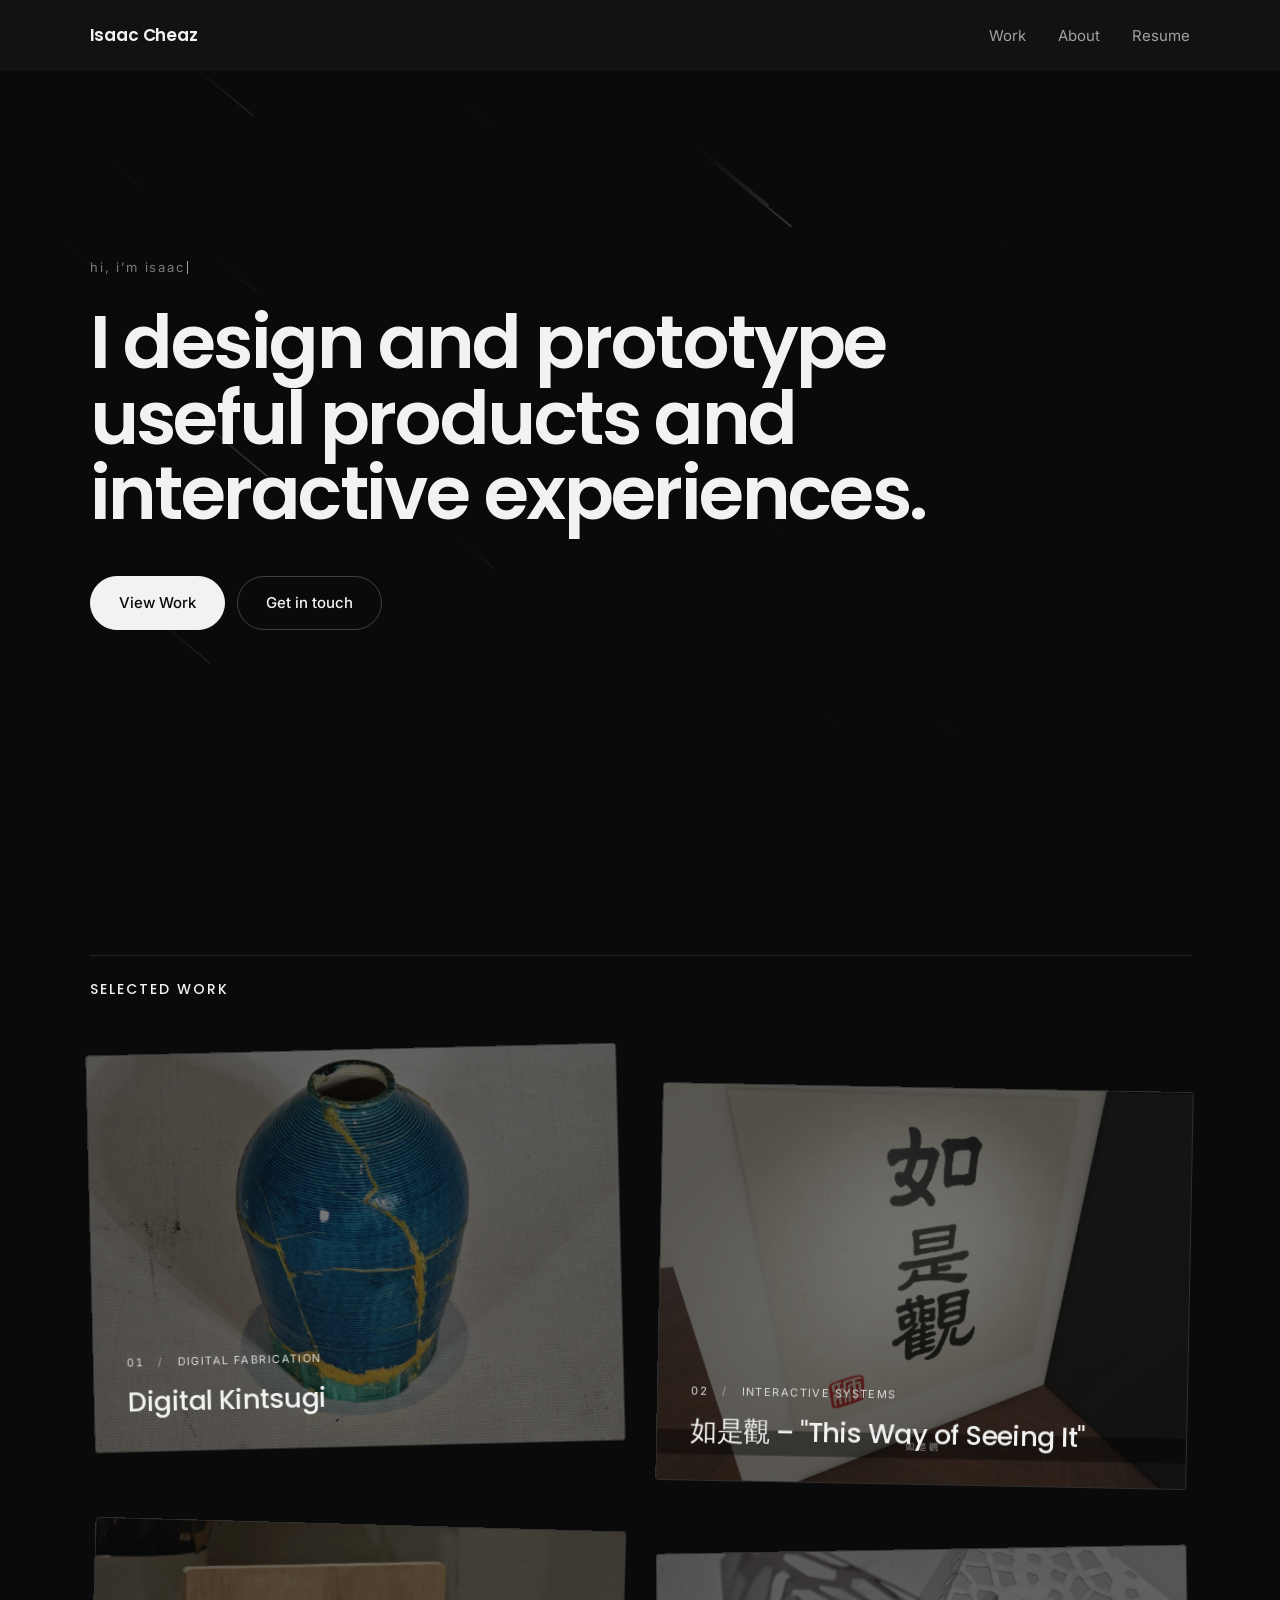
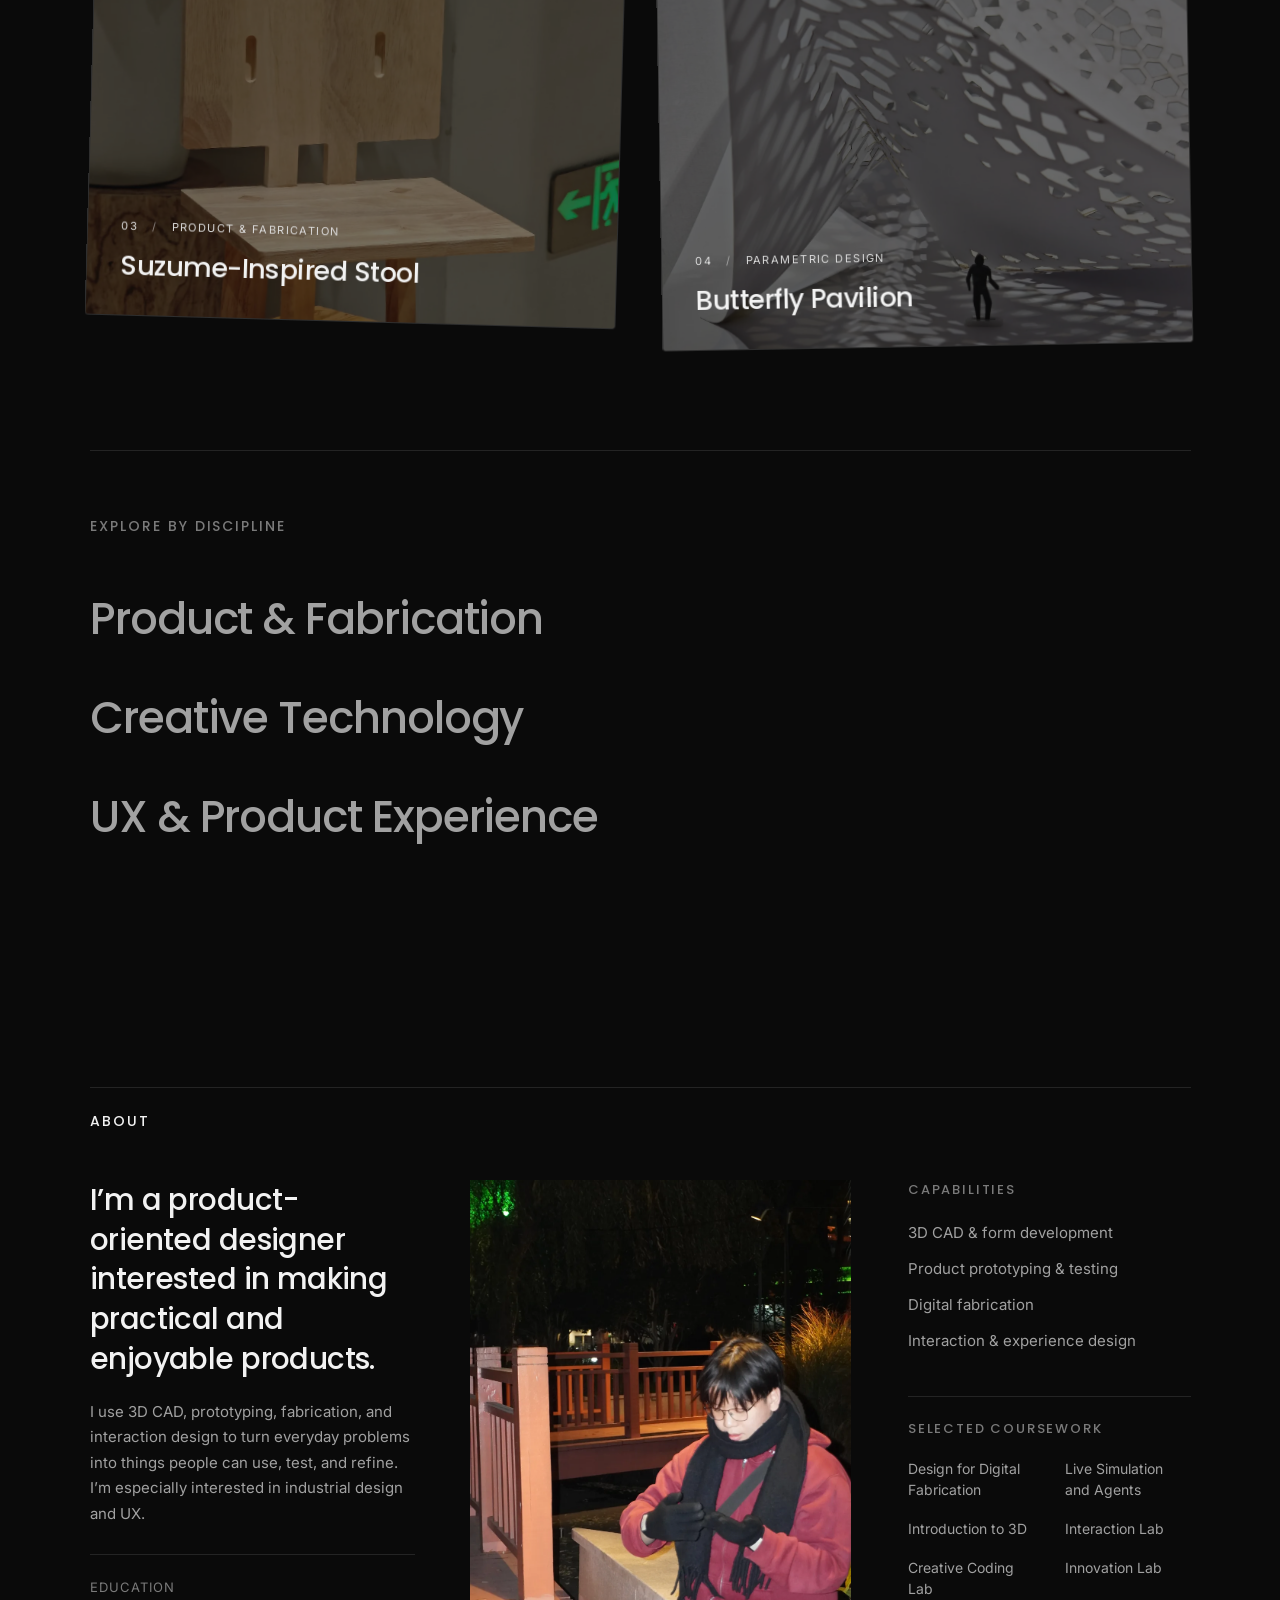
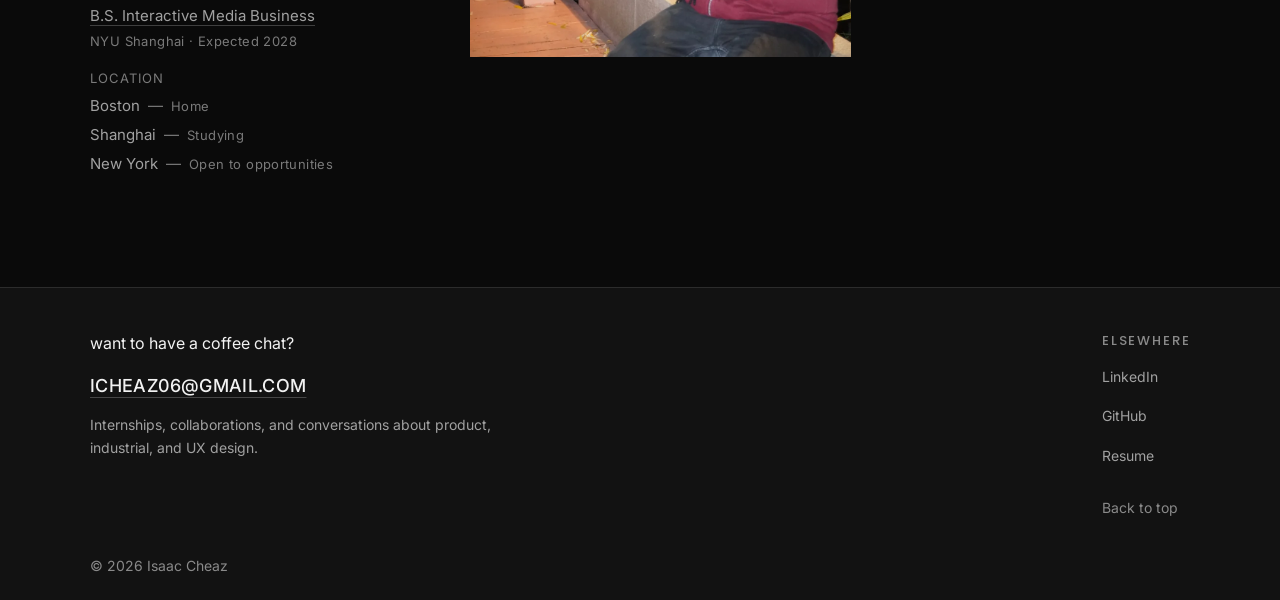
==== commit e8ae8e61: "Split script.js and style.css by page; rework the About section FILE ORGANISATION  script.js (2144 l" ====
--- a/index.html
+++ b/index.html
@@ -15,6 +15,7 @@
         rel="stylesheet">
 
     <link rel="stylesheet" href="style.css">
+    <link rel="stylesheet" href="home.css">
 </head>
 
 <body>
@@ -168,65 +169,80 @@
                         everyday problems into things people can use, test, and refine. I&rsquo;m
                         especially interested in industrial design and UX.
                     </p>
-
-                    <h3 class="about-subhead about-subhead-inline">Selected coursework</h3>
-
-                    <ul class="coursework-list">
-                        <li>Design for Digital Fabrication</li>
-                        <li>Introduction to 3D</li>
-                        <li>Innovation Lab</li>
-                        <li>Interaction Lab</li>
-                        <li>Creative Coding Lab</li>
-                        <li>Live Simulation and Agents</li>
-                    </ul>
                 </div>
 
                 <!--
-                  No <img> here on purpose. script.js reads
+                  No <img> here on purpose. js/home.js reads
                   window.SITE_MEDIA.portrait and, only once a real file is
                   configured, inserts the figure and adds .has-portrait to the grid.
                 -->
 
-                <div class="about-side" data-reveal>
-                    <h3 class="about-subhead">Capabilities</h3>
-
-                    <ul class="capability-list">
-                        <li>3D CAD &amp; form development</li>
-                        <li>Product prototyping &amp; testing</li>
-                        <li>Digital fabrication</li>
-                        <li>Interaction &amp; experience design</li>
-                    </ul>
-
-                    <dl class="about-meta">
-                        <div class="about-meta-row">
-                            <dt>Education</dt>
-                            <dd>
-                                <span class="edu-degree">B.S. Interactive Media Business</span>
-                                <span class="edu-school">NYU Shanghai · Expected 2028</span>
-                            </dd>
-                        </div>
+                <div class="about-side">
+                    <div class="about-caps" data-reveal>
+                        <h3 class="about-subhead">Capabilities</h3>
+
+                        <ul class="capability-list">
+                            <li>3D CAD &amp; form development</li>
+                            <li>Product prototyping &amp; testing</li>
+                            <li>Digital fabrication</li>
+                            <li>Interaction &amp; experience design</li>
+                        </ul>
+                    </div>
+
+                    <div class="about-study" data-reveal>
+                        <h3 class="about-subhead">Selected coursework</h3>
+
+                        <ul class="coursework-list">
+                            <li>Design for Digital Fabrication</li>
+                            <li>Live Simulation and Agents</li>
+                            <li>Introduction to 3D</li>
+                            <li>Interaction Lab</li>
+                            <li>Creative Coding Lab</li>
+                            <li>Innovation Lab</li>
+                        </ul>
+                    </div>
+                </div>
+
+                <!--
+                  Education and location are a grid child of their own so
+                  the left column can flow at its own rhythm; the right
+                  column's two blocks are wrapped instead, so the coursework
+                  follows Capabilities rather than waiting for a shared row.
+                -->
+                <dl class="about-meta" data-reveal>
+                    <div class="about-meta-row">
+                        <dt>Education</dt>
+                        <dd>
+                            <span class="edu-degree"><a class="meta-link"
+                                    href="https://shanghai.nyu.edu/content/interactive-media-and-business"
+                                    target="_blank" rel="noopener noreferrer">B.S. Interactive Media Business</a></span>
+                            <span class="edu-school">NYU Shanghai · Expected 2028</span>
+                        </dd>
+                    </div>
                     <!-- City, then what that city is to you. -->
-                        <div class="about-meta-row">
-                            <dt>Location</dt>
-                            <dd>
-                                <ul class="location-list">
-                                    <li class="location">
-                                        <span class="location-city">Boston</span>
-                                        <span class="location-note">Home</span>
-                                    </li>
-                                    <li class="location">
-                                        <span class="location-city">Shanghai</span>
-                                        <span class="location-note">Studying</span>
-                                    </li>
-                                    <li class="location">
-                                        <span class="location-city">New York</span>
-                                        <span class="location-note">Open to opportunities</span>
-                                    </li>
-                                </ul>
-                            </dd>
-                        </div>
-                    </dl>
-                </div>
+                    <div class="about-meta-row">
+                        <dt>Location</dt>
+                        <dd>
+                            <ul class="location-list">
+                                <li class="location">
+                                    <span class="location-city">Boston</span>
+                                    <span class="location-sep" aria-hidden="true">—</span>
+                                    <span class="location-note">Home</span>
+                                </li>
+                                <li class="location">
+                                    <span class="location-city">Shanghai</span>
+                                    <span class="location-sep" aria-hidden="true">—</span>
+                                    <span class="location-note">Studying</span>
+                                </li>
+                                <li class="location">
+                                    <span class="location-city">New York</span>
+                                    <span class="location-sep" aria-hidden="true">—</span>
+                                    <span class="location-note">Open to opportunities</span>
+                                </li>
+                            </ul>
+                        </dd>
+                    </div>
+                </dl>
 
             </div>
         </section>
@@ -237,7 +253,7 @@
       The same block on every page. It carries id="contact", which is what
       the hero's "Get in touch" resolves to.
 
-      Markup in each file rather than injected by script.js: an address
+      Markup in each file rather than injected by JavaScript: an address
       nobody can read with JavaScript off is not a contact detail.
     -->
     <footer class="footer" id="contact">
@@ -279,7 +295,8 @@
 
     <!-- media paths live in media.js; it must load first -->
     <script src="media.js"></script>
-    <script src="script.js"></script>
+    <script src="js/home.js"></script>
+    <script src="js/site.js"></script>
 </body>
 
 </html>
--- a/style.css
+++ b/style.css
@@ -42,7 +42,7 @@
     --gutter: 7vw;
     --ease: cubic-bezier(0.22, 1, 0.36, 1);
     /*
-     * Fallback for the instant before script.js measures the real sticky navbar,
+     * Fallback for the instant before js/site.js measures the real sticky navbar,
      * and the value that stands permanently if JavaScript is off.
      */
     --navbar-height: 71px;
@@ -96,38 +96,8 @@
     will-change: auto;
 }
 
-/*
- * The cards are the one exception, because they already own their transform (see
- * .feature). The generic rule would replace it and take the tilt with it —
- * .is-revealed sets `transform: none`, which on a card means "and stop being
- * rotated".
- */
-.js-reveal .feature[data-reveal] {
-    --reveal-scale: 0.985;
-    --reveal-y: var(--reveal-offset);
-    opacity: 0;
-    transition:
-        opacity 700ms var(--ease),
-        transform 700ms var(--ease),
-        border-color 0.3s ease;
-}
-
-.js-reveal .feature[data-reveal].is-revealed {
-    --reveal-scale: 1;
-    --reveal-y: 0px;
-    opacity: 1;
-}
-
-.js-reveal .feature[data-reveal].is-settled {
-    transition: transform 0.5s var(--ease), opacity 0.4s ease, border-color 0.3s ease;
-}
-
 /* GOING BACK TO HIDDEN IS NOT AN ANIMATION. */
 .js-reveal [data-reveal].is-resetting {
-    transition: none;
-}
-
-.js-reveal .feature[data-reveal].is-resetting {
     transition: none;
 }
 
@@ -143,7 +113,7 @@
 }
 
 /*
- * Reduced motion: everything present, nothing moving. script.js also declines to
+ * Reduced motion: everything present, nothing moving. js/site.js also declines to
  * add .js-reveal in that case, so this is the backstop for someone who turns the
  * setting on after the page has loaded — the elements already hidden must not
  * stay hidden.
@@ -159,19 +129,6 @@
     .js-reveal [data-reveal]:not(.feature).is-revealed {
         opacity: 1;
         transform: none;
-        transition: none;
-    }
-
-    /*
-     * No `transform: none` for a card: that is not "stop being offset", it is
-     * "stop being rotated", and the tilt is the composition rather than an
-     * animation.
-     */
-    .js-reveal .feature[data-reveal],
-    .js-reveal .feature[data-reveal].is-revealed {
-        --reveal-scale: 1;
-        --reveal-y: 0px;
-        opacity: 1;
         transition: none;
     }
 }
@@ -266,18 +223,6 @@
     color: var(--text);
 }
 
-/* Homepage hero */
-
-.hero {
-    display: flex;
-    flex-direction: column;
-    justify-content: center;
-    min-height: 86vh;
-    overflow: hidden;
-    padding: 90px var(--gutter) 120px;
-    position: relative;
-}
-
 .eyebrow {
     color: var(--faint);
     font-size: 13px;
@@ -286,56 +231,6 @@
     /* text-transform: uppercase; */
 }
 
-/*
- * THE TYPING LINE A grid of one cell with two things in it. The sizer carries
- * the longest phrase and is hidden with `visibility`, not `display: none` — it
- * still takes part in layout, so the cell is permanently the width and height of
- * the longest state and the line below never reflows as characters arrive.
- */
-.typewriter {
-    /*
-     * The caret's own footprint, shared by the rule that draws it and the sizer
-     * that has to leave room for it.
-     */
-    --caret-gap: 2px;
-    --caret-width: 1px;
-
-    display: inline-grid;
-}
-
-.typewriter-sizer,
-.typewriter-line {
-    grid-area: 1 / 1;
-}
-
-.typewriter-sizer {
-    padding-right: calc(var(--caret-gap) + var(--caret-width));
-    visibility: hidden;
-}
-
-/*
- * pre-wrap, so a phrase that ends mid-word keeps the space it has just typed
- * instead of having it collapsed away and the caret jumping back a character.
- */
-.typewriter-line {
-    white-space: pre-wrap;
-}
-
-/*
- * A rule, not a block. 1px at the line's own height, sitting on the text colour
- * rather than the muted one so it stays legible against copy that is already
- * faint.
- */
-.typewriter-caret {
-    animation: typewriter-blink 1s steps(1, end) infinite;
-    background-color: var(--muted);
-    display: inline-block;
-    height: 1em;
-    margin-left: var(--caret-gap);
-    vertical-align: -0.15em;
-    width: var(--caret-width);
-}
-
 @keyframes typewriter-blink {
 
     0%,
@@ -347,48 +242,6 @@
     100% {
         opacity: 0;
     }
-}
-
-/*
- * Reduced motion gets the whole sentence at once and a caret that does not
- * blink. script.js writes the text; this stops the animation, and does it here
- * rather than in JS so it holds even if the script never runs.
- */
-@media (prefers-reduced-motion: reduce) {
-    .typewriter-caret {
-        animation: none;
-        opacity: 0;
-    }
-}
-
-.hero-title {
-    font-family: var(--font-display);
-    font-size: clamp(52px, 7.4vw, 74px);
-    font-weight: 600;
-    letter-spacing: -0.035em;
-    line-height: 1.02;
-}
-
-/*
- * Mask-reveal on load: each line's outer span clips, the inner span slides up
- * from below it.
- */
-.hero-title .line-mask {
-    display: block;
-    overflow: hidden;
-}
-
-.hero-title .line-inner {
-    animation: reveal-line 0.7s var(--ease) both;
-    display: block;
-}
-
-.hero-title .line-mask:nth-child(2) .line-inner {
-    animation-delay: 70ms;
-}
-
-.hero-title .line-mask:nth-child(3) .line-inner {
-    animation-delay: 140ms;
 }
 
 @keyframes reveal-line {
@@ -403,32 +256,6 @@
     }
 }
 
-.hero-description {
-    color: var(--muted);
-    font-size: clamp(16px, 1.4vw, 19px);
-    margin-top: 32px;
-    max-width: 46ch;
-}
-
-/*
- * Runtime-split into <span class="word"> containing one <span class="letter">
- * per character, by script.js (only for elements carrying this class — currently
- * just .hero-title).
- */
-.magnetic-text .word {
-    display: inline-block;
-    /*
-     * Without this, shrink-to-fit sizing caps the word's own width at whatever
-     * space is left on the line, and since its letters are also atomic
-     * inline-blocks they then wrap internally to fit that shrunk box — splitting
-     * a single long word onto two lines. nowrap forces the box to size to its
-     * full natural width instead, so an overlong word overflows the container
-     * edge, matching how plain unsplit text already handles the same case by
-     * default.
-     */
-    white-space: nowrap;
-}
-
 /*
  * TWO OFFSETS, ONE TRANSFORM. A letter is moved by two independent things: the
  * pointer passing near it, and the wave that crosses the sentence on its own
@@ -444,13 +271,6 @@
     inherits: false;
     initial-value: 0px;
     syntax: "<length>";
-}
-
-.magnetic-text .letter {
-    display: inline-block;
-    transform: translateY(max(-18px, calc(var(--letter-lift, 0px) + var(--letter-wave, 0px))));
-    transition: --letter-lift 0.4s var(--ease-spring);
-    will-change: transform;
 }
 
 /*
@@ -483,29 +303,6 @@
     }
 }
 
-.magnetic-text.is-waving .letter {
-    animation: letter-wave 700ms both;
-    animation-delay: var(--wave-delay, 0ms);
-}
-
-/*
- * Measuring pose. A letter that is currently lifted reports a centre that is up
- * to 15px above where it rests, and a measure taken mid-interaction would cache
- * that.
- */
-.magnetic-text.is-measuring .letter {
-    animation: none;
-    transform: none;
-    transition: none;
-}
-
-.hero-actions {
-    display: flex;
-    flex-wrap: wrap;
-    gap: 12px;
-    margin-top: 44px;
-}
-
 /*
  * Two offsets again, and the same reasoning as the title's letters: the hover
  * lift and the idle bob are different intentions on the same axis, so each gets
@@ -521,33 +318,6 @@
     inherits: false;
     initial-value: 0px;
     syntax: "<length>";
-}
-
-.button {
-    background-color: var(--text);
-    border: 1px solid var(--text);
-    border-radius: 999px;
-    color: var(--bg);
-    display: inline-block;
-    font-size: 15px;
-    font-weight: 500;
-    padding: 14px 28px;
-    text-decoration: none;
-    transform: translateY(calc(var(--lift-y, 0px) + var(--bob-y, 0px)));
-    transition: opacity 0.25s ease, --lift-y 0.25s var(--ease);
-}
-
-.button:hover {
-    --lift-y: -2px;
-    opacity: 0.86;
-}
-
-/*
- * A STATIONARY BOX AROUND A MOVING BUTTON. The button floats, which means its
- * hit area floats with it — transforms move what the pointer can touch.
- */
-.button-float {
-    display: inline-flex;
 }
 
 /*
@@ -565,77 +335,6 @@
     to {
         --bob-y: var(--float-rise, -5px);
     }
-}
-
-.button.is-floating {
-    animation: hero-float 1.6s ease-in-out infinite alternate;
-}
-
-/*
- * A control being used does not need to advertise itself. Paused rather than
- * removed, so it holds where it is and eases on from there when the pointer
- * leaves, instead of snapping to the resting position and starting the cycle
- * again.
- */
-.button-float:hover .button.is-floating,
-.button.is-floating:hover,
-.button.is-floating:focus-visible,
-.button.is-floating:active {
-    animation-play-state: paused;
-}
-
-/*
- * Less travel on a small screen, where the button is a larger share of what is
- * on show and 5px of drift reads as instability rather than as air.
- */
-@media (max-width: 900px) {
-    .button.is-floating {
-        --float-rise: -3px;
-    }
-}
-
-@media (prefers-reduced-motion: reduce) {
-    .button.is-floating {
-        animation: none;
-    }
-}
-
-.button-ghost {
-    background-color: transparent;
-    border-color: var(--border-strong);
-    color: var(--text);
-}
-
-.button-ghost:hover {
-    background-color: rgba(255, 255, 255, 0.06);
-    opacity: 1;
-}
-
-/* Hero comets */
-
-/*
- * Canvas for the comet background, created by script.js only when the hero
- * carries `has-comets`. Remove that class from index.html and no canvas is ever
- * inserted, so these rules simply stop applying. pointer-events:none is the
- * important one: the canvas covers the whole hero, including both buttons, and
- * without it every click in the hero would land on the canvas instead of the
- * link underneath.
- */
-.hero-comet-canvas {
-    inset: 0;
-    pointer-events: none;
-    position: absolute;
-    z-index: 0;
-}
-
-/*
- * Everything the hero actually says sits above the comets. Written as "every
- * hero child except the canvas" so adding another element to the hero later
- * cannot accidentally end up behind the effect.
- */
-.hero>*:not(.hero-comet-canvas) {
-    position: relative;
-    z-index: 1;
 }
 
 /* Section shell */
@@ -678,363 +377,9 @@
     max-width: 42ch;
 }
 
-/* Featured work */
-
-/*
- * Content-driven grid, not a fixed-height canvas. This section was once `height:
- * 640px` with every tile absolutely positioned at a top%.
- */
-.featured {
-    display: grid;
-    gap: clamp(20px, 3vw, 44px);
-    /* 12 columns so a 2-up (span 6) and a future 3-up (span 4) both divide */
-    grid-template-columns: repeat(12, minmax(0, 1fr));
-    margin-top: 48px;
-}
-
-/*
- * The whole card is the link. Its children are spans, so the anchor stays valid
- * however the card is laid out.
- */
-.feature {
-    background-color: var(--surface);
-    border: 1px solid var(--border);
-    border-radius: 4px;
-    color: var(--text);
-    display: flex;
-    flex-direction: column;
-    grid-column: span 6;
-    overflow: hidden;
-    position: relative;
-    text-decoration: none;
-    /*
-     * THREE THINGS MOVE THIS CARD and they are all in this one function: the
-     * pointer drift (script.js, per frame), the scroll reveal, and the static
-     * tilt each card carries.
-     */
-    transform:
-        translate(var(--drift-x, 0px), calc(var(--drift-y, 0px) + var(--reveal-y, 0px))) rotate(var(--card-tilt, 0deg)) scale(var(--reveal-scale, 1));
-    transition: transform 0.5s var(--ease), opacity 0.4s ease, border-color 0.3s ease;
-    will-change: transform;
-}
-
-/*
- * Optional media. Absent by default — the card is typographic and reads as
- * finished with no image, so nothing here reserves empty space until a real file
- * is dropped in.
- */
-.feature-media {
-    display: block;
-    inset: 0;
-    line-height: 0;
-    overflow: hidden;
-    position: absolute;
-}
-
-.feature-media img,
-.feature-media video {
-    display: block;
-    height: 100%;
-    object-fit: cover;
-    /*
-     * Deliberate, not inherited. cover crops whichever axis is long, and centre
-     * is only the right answer when the subject is centred — see the per-project
-     * overrides further down.
-     */
-    object-position: center;
-    transition: transform 0.45s var(--ease);
-    width: 100%;
-}
-
-/*
- * One flat wash, never a gradient. A gradient would be doing the same job at the
- * bottom while quietly restyling the top of every photograph; a uniform veil
- * treats the picture as one surface and leaves its composition alone.
- */
-.feature-media::after {
-    background-color: var(--card-veil);
-    content: "";
-    inset: 0;
-    position: absolute;
-    transition: background-color 0.35s ease;
-}
-
-/*
- * A fixed 4:3, so cards keep a common shape however long their titles run.
- * max-width, not min-height.
- */
-.feature.has-media {
-    aspect-ratio: 4 / 3;
-    max-width: 100%;
-}
-
-/*
- * The type drops to the foot of the picture. z-index puts it over the veil,
- * which lives inside .feature-media — hence the stacking context here.
- */
-.feature.has-media .feature-body {
-    justify-content: flex-end;
-    position: relative;
-    z-index: 1;
-}
-
-.feature.has-media .feature-top {
-    color: var(--on-card-media);
-}
-
-.feature.has-media .feature-index::after {
-    color: rgba(242, 242, 242, 0.5);
-}
-
-.feature.has-media .feature-title {
-    color: var(--text);
-}
-
-/*
- * The tools line comes off a picture card. At 13px in --muted it measures 2.5:1
- * over the veiled image and there is no weight it can take that would both pass
- * and stay secondary to the title — and a wall of tool names is the "competing
- * interface element" this treatment is meant to remove.
- */
-.feature.has-media .feature-tools {
-    display: none;
-}
-
-/*
- * Per-image framing. The default above is centre and a project only needs a line
- * here when its subject is not — but state it either way, so a later re-crop
- * cannot silently move the object out of frame. digital-kintsugi: the card file
- * is 1200x900, exactly the card's own 4:3, so cover has nothing to crop and
- * centre is exact.
- */
-.feature[data-project="digital-kintsugi"] .feature-media img {
-    object-position: 50% 50%;
-}
-
-/*
- * Generous padding is what makes an image-less card look deliberate rather than
- * unfinished: the type gets room instead of sitting in a thin strip.
- */
-.feature-body {
-    display: flex;
-    flex: 1;
-    flex-direction: column;
-    padding: clamp(22px, 2.6vw, 34px);
-}
-
-/* With a picture above it, the type can sit closer to the image. */
-.feature.has-media .feature-body {
-    padding-top: clamp(18px, 2vw, 24px);
-}
-
-.feature-top {
-    align-items: baseline;
-    color: var(--faint-on-surface);
-    display: flex;
-    flex-wrap: wrap;
-    gap: 6px 14px;
-    font-size: 11px;
-    letter-spacing: 0.13em;
-    text-transform: uppercase;
-}
-
-/*
- * A running number gives each card a fixed visual anchor in the corner, which is
- * what an image would otherwise provide.
- */
-.feature-index {
-    font-variant-numeric: tabular-nums;
-}
-
-.feature-index::after {
-    color: var(--border-strong);
-    content: "/";
-    margin-left: 14px;
-}
-
-.feature-descriptor,
-.feature-year {
-    display: inline-block;
-}
-
-.feature-title {
-    display: block;
-    font-family: var(--font-display);
-    font-size: clamp(21px, 2.1vw, 28px);
-    font-weight: 500;
-    letter-spacing: -0.02em;
-    line-height: 1.2;
-    margin-top: 14px;
-    text-wrap: balance;
-}
-
-.feature-tools {
-    color: var(--muted);
-    display: block;
-    font-size: 13px;
-    line-height: 1.55;
-    /* margin-top:auto pins tools to the bottom so cards of differing title
-       length still line their tool lists up with one another */
-    margin-top: auto;
-    padding-top: 28px;
-}
-
-/*
- * Subtle rotation, carried over from the previous collage. Offsets are margins
- * rather than absolute tops, so they push the grid's own height instead of
- * floating free of it.
- */
-.feature-1 {
-    --card-tilt: -1.4deg;
-    z-index: 3;
-}
-
-.feature-2 {
-    margin-top: clamp(18px, 3vw, 48px);
-    --card-tilt: 1.1deg;
-    z-index: 4;
-}
-
-.feature-3 {
-    --card-tilt: 1.6deg;
-    z-index: 2;
-}
-
-.feature-4 {
-    margin-top: clamp(10px, 2vw, 30px);
-    --card-tilt: -1deg;
-    z-index: 3;
-}
-
-.featured:hover .feature {
-    opacity: 0.55;
-}
-
-.featured .feature:hover {
-    border-color: var(--border-strong);
-    opacity: 1;
-    z-index: 10;
-}
-
-/*
- * Declared after the hover rules so a keyboard-focused card stays legible even
- * while the pointer is dimming the rest of the grid.
- */
-.featured .feature:focus-visible {
-    border-color: var(--border-strong);
-    opacity: 1;
-    outline: 2px solid var(--text);
-    outline-offset: 3px;
-    z-index: 10;
-}
-
-/*
- * Restrained on purpose: a 1.04 push on the picture and one step of veil. Two
- * things already move on this grid — the pointer parallax and the sibling
- * dimming — so a third, larger motion would be noise.
- */
-.featured .feature.has-media:hover .feature-media img,
-.featured .feature.has-media:hover .feature-media video,
-.featured .feature.has-media:focus-visible .feature-media img,
-.featured .feature.has-media:focus-visible .feature-media video {
-    transform: scale(1.04);
-}
-
-.featured .feature.has-media:hover .feature-media::after,
-.featured .feature.has-media:focus-visible .feature-media::after {
-    background-color: var(--card-veil-hover);
-}
-
-/* Explore by discipline */
-
-/*
- * Secondary to the featured cards by construction: text links on a hairline
- * rule, no card, no thumbnail, no button.
- */
-/* A LIST, NOT A LINE. */
-.disciplines {
-    border-top: 1px solid var(--border);
-    margin-top: clamp(64px, 8vw, 104px);
-    padding-top: clamp(48px, 5vw, 64px);
-}
-
-.disciplines-title {
-    color: var(--faint);
-    font-family: var(--font-display);
-    font-size: 14px;
-    font-weight: 500;
-    letter-spacing: 0.14em;
-    margin-bottom: clamp(24px, 2.6vw, 32px);
-    text-transform: uppercase;
-}
-
-/* NO RULE PER ROW. */
-.disciplines-list {
-    list-style: none;
-}
-
-/*
- * THE ROW IS NOT A LINK. These three disciplines are in progress and have
- * nowhere to go yet, so they are divs rather than anchors.
- */
-.discipline-row {
-    color: var(--muted);
-    display: block;
-    padding-block: clamp(18px, 2vw, 26px);
-    text-decoration: none;
-    transition: color 0.3s ease;
-}
-
-/*
- * The display face the headings use, at a size that makes these read as
- * destinations. 3.4vw between the bounds, so the type grows with the column
- * rather than stepping at a breakpoint.
- */
-.discipline-name {
-    /* block, and load-bearing. */
-    display: block;
-    font-family: var(--font-display);
-    font-size: clamp(30px, 3.4vw, 48px);
-    font-weight: 500;
-    letter-spacing: -0.025em;
-    line-height: 1.1;
-    /* a long name breaks across lines rather than being squeezed against
-       VIEW; balance keeps the two lines close in length */
-    text-wrap: balance;
-    transition: transform 0.35s var(--ease);
-}
-
-.discipline-row:hover {
-    color: var(--text);
-}
-
-/*
- * The name moves, not the row. Shifting the anchor would carry the right edge
- * with it and push VIEW past the column; shifting the name alone reads as the
- * row leaning towards where it goes, which is the whole gesture.
- */
-.discipline-row:hover .discipline-name {
-    transform: translateX(7px);
-}
-
-/*
- * Smaller on a phone, and a floor of 24px so "UX & Product Experience" wraps to
- * two comfortable lines rather than four cramped ones.
- */
-@media (max-width: 700px) {
-    .discipline-name {
-        font-size: clamp(24px, 7vw, 30px);
-    }
-}
-
-@media (prefers-reduced-motion: reduce) {
-
-    .discipline-row:hover .discipline-name {
-        transform: none;
-    }
-}
-
-/* THE CARD CURSOR Two elements, because they answer to two different clocks. */
+/* Custom cursor message */
+
+/* Two elements, because they answer to two different clocks. */
 .card-cursor {
     left: 0;
     pointer-events: none;
@@ -1081,255 +426,6 @@
 .card-cursor.is-visible .card-cursor-box {
     opacity: 1;
     transform: scale(1);
-}
-
-/* About */
-
-.about-grid {
-    display: grid;
-    gap: 56px 80px;
-    grid-template-columns: 1.1fr 1fr;
-    margin-top: 48px;
-}
-
-/*
- * SELF-PORTRAIT. .has-portrait is added by script.js at the same moment it
- * inserts the figure, and only when media.js actually points at a file.
- */
-@media (min-width: 1201px) {
-    .about-grid.has-portrait {
-        column-gap: 56px;
-        grid-template-columns: minmax(0, 1.15fr) minmax(0, 1.35fr) minmax(0, 1fr);
-    }
-}
-
-.about-portrait {
-    margin: 0;
-}
-
-/*
- * 4:5 by default; a `ratio` in the media config writes an inline
- * aspect-ratio that overrides it. object-fit crops an off-ratio file
- * rather than stretching it, so the layout never distorts a face.
- */
-.about-portrait img {
-    aspect-ratio: 4 / 5;
-    display: block;
-    height: auto;
-    object-fit: cover;
-    /*
-     * Bottom-anchored, and chosen by looking at the photograph rather than left
-     * at centre.
-     */
-    object-position: 50% 100%;
-    width: 100%;
-}
-
-.about-lead {
-    font-family: var(--font-display);
-    font-size: clamp(21px, 2.3vw, 30px);
-    font-weight: 500;
-    letter-spacing: -0.02em;
-    line-height: 1.35;
-    text-wrap: pretty;
-}
-
-/* Hierarchy by family, size and colour together, not size alone. */
-.about-support {
-    color: var(--muted);
-    font-size: 15px;
-    line-height: 1.7;
-    margin-top: 20px;
-    max-width: 46ch;
-    text-wrap: pretty;
-}
-
-.about-subhead {
-    color: var(--faint);
-    font-family: var(--font-display);
-    font-size: 13px;
-    font-weight: 500;
-    letter-spacing: 0.14em;
-    text-transform: uppercase;
-}
-
-/*
- * Two columns so four short items read as a compact block rather than a long
- * ragged list.
- */
-.capability-list {
-    display: grid;
-    gap: 0 32px;
-    grid-template-columns: repeat(2, minmax(0, 1fr));
-    list-style: none;
-    margin-top: 20px;
-}
-
-/* One column in the narrow sidebar. */
-@media (min-width: 1201px) {
-    .about-grid.has-portrait .capability-list {
-        grid-template-columns: minmax(0, 1fr);
-    }
-}
-
-.capability-list li {
-    border-top: 1px solid var(--border);
-    color: var(--muted);
-    font-size: 15px;
-    padding: 12px 0;
-}
-
-/*
- * A modifier rather than a change to .about-subhead: only a second block
- * inside a column needs the gap above.
- */
-.about-subhead-inline {
-    border-top: 1px solid var(--border);
-    display: block;
-    margin-top: clamp(28px, 3vw, 40px);
-    padding-top: 22px;
-}
-
-/*
- * SIX COURSES, TWO COLUMNS, THREE ROWS. Flowed across rather than placed, so the
- * pairing is whatever the markup says: 1-2, 3-4, 5-6.
- */
-.coursework-list {
-    align-items: start;
-    column-gap: 32px;
-    display: grid;
-    grid-template-columns: repeat(2, minmax(0, 1fr));
-    list-style: none;
-    margin-top: 18px;
-    row-gap: 14px;
-}
-
-.coursework-list li {
-    color: var(--muted);
-    font-size: 14px;
-    line-height: 1.5;
-    text-wrap: pretty;
-}
-
-.about-meta {
-    margin-top: 40px;
-}
-
-.about-meta-row {
-    border-top: 1px solid var(--border);
-    display: grid;
-    gap: 4px 32px;
-    grid-template-columns: 92px 1fr;
-    padding: 16px 0;
-}
-
-.about-meta-row dt {
-    color: var(--faint);
-    font-size: 13px;
-    letter-spacing: 0.08em;
-    text-transform: uppercase;
-}
-
-.about-meta-row dd {
-    color: var(--muted);
-    font-size: 15px;
-}
-
-/*
- * Degree first at the row's own size, school and year under it at the smaller,
- * dimmer setting .location-note uses — so the two lines are read as one entry
- * with a clear primary and secondary, not as two facts of equal weight.
- */
-.edu-degree {
-    display: block;
-}
-
-.edu-school {
-    color: var(--faint);
-    display: block;
-    font-size: 13px;
-    letter-spacing: 0.03em;
-    margin-top: 3px;
-}
-
-/*
- * An outbound link inside the metadata list. Underlined rather than
- * colour-shifted so it is identifiable as a link without a second accent colour
- * entering the palette; the underline is a hairline until hover.
- */
-.meta-link {
-    color: var(--muted);
-    text-decoration: underline;
-    text-decoration-color: var(--border-strong);
-    text-underline-offset: 4px;
-    transition: color 0.25s ease, text-decoration-color 0.25s ease;
-}
-
-.meta-link:hover {
-    color: var(--text);
-    text-decoration-color: var(--text);
-}
-
-.meta-link:focus-visible {
-    color: var(--text);
-    outline: 2px solid var(--text);
-    outline-offset: 3px;
-}
-
-/* LOCATIONS. */
-.location-list {
-    display: grid;
-    gap: 7px;
-    list-style: none;
-}
-
-.location {
-    align-items: baseline;
-    display: grid;
-    gap: 2px 14px;
-    grid-template-columns: minmax(0, auto) minmax(0, 1fr);
-}
-
-.location-city {
-    color: var(--muted);
-    transition: color 0.25s ease;
-}
-
-/*
- * The dash belongs to the pair, not to either half, so it is drawn here rather
- * than typed into three list items. --faint keeps it quieter than the city it
- * follows, which is what stops "Boston — Home" reading as one proper noun.
- */
-.location-city::after {
-    color: var(--faint);
-    content: " \2014";
-}
-
-/*
- * Set in the smaller metadata size so the pairing reads as city-then-gloss at a
- * glance, rather than as two equal columns of place names.
- */
-.location-note {
-    color: var(--faint);
-    font-size: 13px;
-    letter-spacing: 0.03em;
-    transition: color 0.25s ease;
-    /*
-     * A city and what it is to you are one statement, so the description is
-     * never broken across two lines beside a one-line city name.
-     */
-    white-space: nowrap;
-}
-
-/* NARROW METADATA COLUMN. */
-.about-grid.has-portrait .about-meta-row {
-    gap: 6px;
-    grid-template-columns: minmax(0, 1fr);
-}
-
-.location:hover .location-city,
-.location:hover .location-note {
-    color: var(--text);
 }
 
 /* Footer */
@@ -1494,6 +590,8 @@
     outline-offset: 4px;
 }
 
+
+/* Responsive and reduced motion */
 /*
  * Stacked below 900px, in the order the brief asks for: invitation, email,
  * availability, Elsewhere, Back to top, copyright.
@@ -1514,96 +612,14 @@
     }
 }
 
-
-/* Responsive and reduced motion */
-
-/*
- * Portrait, middle widths. A third track here would leave the capability list
- * about 260px wide and break "Unity / web development" over two lines, so
- * introduction and portrait pair up and the capabilities take the full measure
- * underneath.
- */
-@media (min-width: 901px) and (max-width: 1200px) {
-    .about-grid.has-portrait {
-        column-gap: 64px;
-        grid-template-columns: minmax(0, 1.3fr) minmax(0, 1fr);
-    }
-
-    .about-grid.has-portrait .about-side {
-        grid-column: 1 / -1;
-    }
-}
-
 @media (max-width: 900px) {
     :root {
         --gutter: 6vw;
     }
 
-    .about-grid {
-        grid-template-columns: 1fr;
-    }
-
-    /*
-     * Stated at equal specificity to .about-grid.has-portrait, which would
-     * otherwise keep its multi-column tracks inside this breakpoint.
-     */
-    .about-grid.has-portrait {
-        column-gap: 0;
-        grid-template-columns: minmax(0, 1fr);
-    }
-
-    /*
-     * Left-aligned rather than centred, and capped, because a 4:5 crop run to
-     * the full width of a phone is close to a full screen of photograph between
-     * two blocks of text.
-     */
-    .about-portrait img {
-        max-width: 320px;
-    }
-
-    /* cards collapse to a stacked, un-rotated list */
-    .featured {
-        gap: 16px;
-        grid-template-columns: repeat(auto-fit, minmax(260px, 1fr));
-    }
-
-    /* release the 12-column span — this grid has its own column count */
-    .feature {
-        grid-column: auto;
-        margin-top: 0;
-        /* !important because .feature-N sets transform at the same
-           specificity and would otherwise win on source order */
-        transform: none !important;
-    }
-
-    /*
-     * Dimming the siblings needs a pointer to undim them again. On touch there
-     * is no hover-off, so a tapped card can leave the rest stuck faded.
-     */
-    .featured:hover .feature {
-        opacity: 1;
-    }
-
-}
-
-/*
- * Same reasoning as .has-portrait above, for the other case where the metadata
- * column gets tight.
- */
-@media (max-width: 1000px) {
-    .about-meta-row {
-        gap: 6px;
-        grid-template-columns: minmax(0, 1fr);
-    }
 }
 
 @media (max-width: 620px) {
-
-    /* 153px tracks at 390px, against labels needing up to 224px */
-    .capability-list,
-    .coursework-list {
-        grid-template-columns: minmax(0, 1fr);
-    }
 
     .navbar {
         gap: 14px;
@@ -1623,50 +639,8 @@
         font-size: 13px;
     }
 
-    /*
-     * The hero is the whole first screen on a phone, and at the desktop clamp
-     * floor (52px) three lines plus the eyebrow and buttons pushed everything
-     * else well below the fold.
-     */
-    .hero {
-        min-height: 0;
-        padding-bottom: 80px;
-        padding-top: 60px;
-    }
-
-    .hero-title {
-        font-size: clamp(34px, 9.4vw, 52px);
-    }
-
-    .hero-actions {
-        margin-top: 32px;
-    }
-
     .section {
         padding-block: 80px;
-    }
-
-    .capability-list {
-        grid-template-columns: 1fr;
-    }
-
-    .feature-tools {
-        padding-top: 20px;
-    }
-}
-
-/*
- * Narrow phones (320px and similar). The longest single word in the hero cannot
- * wrap — .magnetic-text .word is nowrap by design — so below this width the type
- * has to come down or it overflows the gutter.
- */
-@media (max-width: 380px) {
-    .hero-title {
-        font-size: clamp(28px, 8.6vw, 34px);
-    }
-
-    .feature-body {
-        padding: 20px;
     }
 }
 
@@ -1700,15 +674,4 @@
         animation-duration: 0.01ms !important;
         transition-duration: 0.01ms !important;
     }
-
-    /*
-     * Same again for the card picture: collapsing the duration still delivers
-     * the scale, just instantly, which is a jump rather than a motion.
-     */
-    .featured .feature.has-media:hover .feature-media img,
-    .featured .feature.has-media:hover .feature-media video,
-    .featured .feature.has-media:focus-visible .feature-media img,
-    .featured .feature.has-media:focus-visible .feature-media video {
-        transform: none;
-    }
 }
--- a/home.css
+++ b/home.css
@@ -0,0 +1,1148 @@
+/*
+ * Homepage-only styling. Loaded after style.css, which carries the tokens,
+ * the reset, the navbar, the cursor label, the footer and the section
+ * shell that every page shares.
+ */
+
+/*
+ * The cards are the one exception, because they already own their transform (see
+ * .feature). The generic rule would replace it and take the tilt with it —
+ * .is-revealed sets `transform: none`, which on a card means "and stop being
+ * rotated".
+ */
+.js-reveal .feature[data-reveal] {
+    --reveal-scale: 0.985;
+    --reveal-y: var(--reveal-offset);
+    opacity: 0;
+    transition:
+        opacity 700ms var(--ease),
+        transform 700ms var(--ease),
+        border-color 0.3s ease;
+}
+
+.js-reveal .feature[data-reveal].is-revealed {
+    --reveal-scale: 1;
+    --reveal-y: 0px;
+    opacity: 1;
+}
+
+.js-reveal .feature[data-reveal].is-settled {
+    transition: transform 0.5s var(--ease), opacity 0.4s ease, border-color 0.3s ease;
+}
+
+.js-reveal .feature[data-reveal].is-resetting {
+    transition: none;
+}
+
+@media (prefers-reduced-motion: reduce) {
+
+    /*
+     * No `transform: none` for a card: that is not "stop being offset", it is
+     * "stop being rotated", and the tilt is the composition rather than an
+     * animation.
+     */
+    .js-reveal .feature[data-reveal],
+    .js-reveal .feature[data-reveal].is-revealed {
+        --reveal-scale: 1;
+        --reveal-y: 0px;
+        opacity: 1;
+        transition: none;
+    }
+}
+
+/* Homepage hero */
+
+.hero {
+    display: flex;
+    flex-direction: column;
+    justify-content: center;
+    min-height: 86vh;
+    overflow: hidden;
+    padding: 90px var(--gutter) 120px;
+    position: relative;
+}
+
+/*
+ * THE TYPING LINE A grid of one cell with two things in it. The sizer carries
+ * the longest phrase and is hidden with `visibility`, not `display: none` — it
+ * still takes part in layout, so the cell is permanently the width and height of
+ * the longest state and the line below never reflows as characters arrive.
+ */
+.typewriter {
+    /*
+     * The caret's own footprint, shared by the rule that draws it and the sizer
+     * that has to leave room for it.
+     */
+    --caret-gap: 2px;
+    --caret-width: 1px;
+
+    display: inline-grid;
+}
+
+.typewriter-sizer,
+.typewriter-line {
+    grid-area: 1 / 1;
+}
+
+.typewriter-sizer {
+    padding-right: calc(var(--caret-gap) + var(--caret-width));
+    visibility: hidden;
+}
+
+/*
+ * pre-wrap, so a phrase that ends mid-word keeps the space it has just typed
+ * instead of having it collapsed away and the caret jumping back a character.
+ */
+.typewriter-line {
+    white-space: pre-wrap;
+}
+
+/*
+ * A rule, not a block. 1px at the line's own height, sitting on the text colour
+ * rather than the muted one so it stays legible against copy that is already
+ * faint.
+ */
+.typewriter-caret {
+    animation: typewriter-blink 1s steps(1, end) infinite;
+    background-color: var(--muted);
+    display: inline-block;
+    height: 1em;
+    margin-left: var(--caret-gap);
+    vertical-align: -0.15em;
+    width: var(--caret-width);
+}
+
+/*
+ * Reduced motion gets the whole sentence at once and a caret that does not
+ * blink. js/home.js writes the text; this stops the animation, and does it here
+ * rather than in JS so it holds even if the script never runs.
+ */
+@media (prefers-reduced-motion: reduce) {
+    .typewriter-caret {
+        animation: none;
+        opacity: 0;
+    }
+}
+
+.hero-title {
+    font-family: var(--font-display);
+    font-size: clamp(52px, 7.4vw, 74px);
+    font-weight: 600;
+    letter-spacing: -0.035em;
+    line-height: 1.02;
+}
+
+/*
+ * Mask-reveal on load: each line's outer span clips, the inner span slides up
+ * from below it.
+ */
+.hero-title .line-mask {
+    display: block;
+    overflow: hidden;
+}
+
+.hero-title .line-inner {
+    animation: reveal-line 0.7s var(--ease) both;
+    display: block;
+}
+
+.hero-title .line-mask:nth-child(2) .line-inner {
+    animation-delay: 70ms;
+}
+
+.hero-title .line-mask:nth-child(3) .line-inner {
+    animation-delay: 140ms;
+}
+
+.hero-description {
+    color: var(--muted);
+    font-size: clamp(16px, 1.4vw, 19px);
+    margin-top: 32px;
+    max-width: 46ch;
+}
+
+/*
+ * Runtime-split into <span class="word"> containing one <span class="letter">
+ * per character, by js/home.js (only for elements carrying this class — currently
+ * just .hero-title).
+ */
+.magnetic-text .word {
+    display: inline-block;
+    /*
+     * Without this, shrink-to-fit sizing caps the word's own width at whatever
+     * space is left on the line, and since its letters are also atomic
+     * inline-blocks they then wrap internally to fit that shrunk box — splitting
+     * a single long word onto two lines. nowrap forces the box to size to its
+     * full natural width instead, so an overlong word overflows the container
+     * edge, matching how plain unsplit text already handles the same case by
+     * default.
+     */
+    white-space: nowrap;
+}
+
+.magnetic-text .letter {
+    display: inline-block;
+    transform: translateY(max(-18px, calc(var(--letter-lift, 0px) + var(--letter-wave, 0px))));
+    transition: --letter-lift 0.4s var(--ease-spring);
+    will-change: transform;
+}
+
+.magnetic-text.is-waving .letter {
+    animation: letter-wave 700ms both;
+    animation-delay: var(--wave-delay, 0ms);
+}
+
+/*
+ * Measuring pose. A letter that is currently lifted reports a centre that is up
+ * to 15px above where it rests, and a measure taken mid-interaction would cache
+ * that.
+ */
+.magnetic-text.is-measuring .letter {
+    animation: none;
+    transform: none;
+    transition: none;
+}
+
+.hero-actions {
+    display: flex;
+    flex-wrap: wrap;
+    gap: 12px;
+    margin-top: 44px;
+}
+
+.button {
+    background-color: var(--text);
+    border: 1px solid var(--text);
+    border-radius: 999px;
+    color: var(--bg);
+    display: inline-block;
+    font-size: 15px;
+    font-weight: 500;
+    padding: 14px 28px;
+    text-decoration: none;
+    transform: translateY(calc(var(--lift-y, 0px) + var(--bob-y, 0px)));
+    transition: opacity 0.25s ease, --lift-y 0.25s var(--ease);
+}
+
+.button:hover {
+    --lift-y: -2px;
+    opacity: 0.86;
+}
+
+/*
+ * A STATIONARY BOX AROUND A MOVING BUTTON. The button floats, which means its
+ * hit area floats with it — transforms move what the pointer can touch.
+ */
+.button-float {
+    display: inline-flex;
+}
+
+.button.is-floating {
+    animation: hero-float 1.6s ease-in-out infinite alternate;
+}
+
+/*
+ * A control being used does not need to advertise itself. Paused rather than
+ * removed, so it holds where it is and eases on from there when the pointer
+ * leaves, instead of snapping to the resting position and starting the cycle
+ * again.
+ */
+.button-float:hover .button.is-floating,
+.button.is-floating:hover,
+.button.is-floating:focus-visible,
+.button.is-floating:active {
+    animation-play-state: paused;
+}
+
+/*
+ * Less travel on a small screen, where the button is a larger share of what is
+ * on show and 5px of drift reads as instability rather than as air.
+ */
+@media (max-width: 900px) {
+    .button.is-floating {
+        --float-rise: -3px;
+    }
+}
+
+@media (prefers-reduced-motion: reduce) {
+    .button.is-floating {
+        animation: none;
+    }
+}
+
+.button-ghost {
+    background-color: transparent;
+    border-color: var(--border-strong);
+    color: var(--text);
+}
+
+.button-ghost:hover {
+    background-color: rgba(255, 255, 255, 0.06);
+    opacity: 1;
+}
+
+/* Hero comets */
+
+/*
+ * Canvas for the comet background, created by js/home.js only when the hero
+ * carries `has-comets`. Remove that class from index.html and no canvas is ever
+ * inserted, so these rules simply stop applying. pointer-events:none is the
+ * important one: the canvas covers the whole hero, including both buttons, and
+ * without it every click in the hero would land on the canvas instead of the
+ * link underneath.
+ */
+.hero-comet-canvas {
+    inset: 0;
+    pointer-events: none;
+    position: absolute;
+    z-index: 0;
+}
+
+/*
+ * Everything the hero actually says sits above the comets. Written as "every
+ * hero child except the canvas" so adding another element to the hero later
+ * cannot accidentally end up behind the effect.
+ */
+.hero>*:not(.hero-comet-canvas) {
+    position: relative;
+    z-index: 1;
+}
+
+/* Featured work */
+
+/*
+ * Content-driven grid, not a fixed-height canvas. This section was once `height:
+ * 640px` with every tile absolutely positioned at a top%.
+ */
+.featured {
+    display: grid;
+    gap: clamp(20px, 3vw, 44px);
+    /* 12 columns so a 2-up (span 6) and a future 3-up (span 4) both divide */
+    grid-template-columns: repeat(12, minmax(0, 1fr));
+    margin-top: 48px;
+}
+
+/*
+ * The whole card is the link. Its children are spans, so the anchor stays valid
+ * however the card is laid out.
+ */
+.feature {
+    background-color: var(--surface);
+    border: 1px solid var(--border);
+    border-radius: 4px;
+    color: var(--text);
+    display: flex;
+    flex-direction: column;
+    grid-column: span 6;
+    overflow: hidden;
+    position: relative;
+    text-decoration: none;
+    /*
+     * THREE THINGS MOVE THIS CARD and they are all in this one function: the
+     * pointer drift (js/home.js, per frame), the scroll reveal, and the static
+     * tilt each card carries.
+     */
+    transform:
+        translate(var(--drift-x, 0px), calc(var(--drift-y, 0px) + var(--reveal-y, 0px))) rotate(var(--card-tilt, 0deg)) scale(var(--reveal-scale, 1));
+    transition: transform 0.5s var(--ease), opacity 0.4s ease, border-color 0.3s ease;
+    will-change: transform;
+}
+
+/*
+ * Optional media. Absent by default — the card is typographic and reads as
+ * finished with no image, so nothing here reserves empty space until a real file
+ * is dropped in.
+ */
+.feature-media {
+    display: block;
+    inset: 0;
+    line-height: 0;
+    overflow: hidden;
+    position: absolute;
+}
+
+.feature-media img,
+.feature-media video {
+    display: block;
+    height: 100%;
+    object-fit: cover;
+    /*
+     * Deliberate, not inherited. cover crops whichever axis is long, and centre
+     * is only the right answer when the subject is centred — see the per-project
+     * overrides further down.
+     */
+    object-position: center;
+    transition: transform 0.45s var(--ease);
+    width: 100%;
+}
+
+/*
+ * One flat wash, never a gradient. A gradient would be doing the same job at the
+ * bottom while quietly restyling the top of every photograph; a uniform veil
+ * treats the picture as one surface and leaves its composition alone.
+ */
+.feature-media::after {
+    background-color: var(--card-veil);
+    content: "";
+    inset: 0;
+    position: absolute;
+    transition: background-color 0.35s ease;
+}
+
+/*
+ * A fixed 4:3, so cards keep a common shape however long their titles run.
+ * max-width, not min-height.
+ */
+.feature.has-media {
+    aspect-ratio: 4 / 3;
+    max-width: 100%;
+}
+
+/*
+ * The type drops to the foot of the picture. z-index puts it over the veil,
+ * which lives inside .feature-media — hence the stacking context here.
+ */
+.feature.has-media .feature-body {
+    justify-content: flex-end;
+    position: relative;
+    z-index: 1;
+}
+
+.feature.has-media .feature-top {
+    color: var(--on-card-media);
+}
+
+.feature.has-media .feature-index::after {
+    color: rgba(242, 242, 242, 0.5);
+}
+
+.feature.has-media .feature-title {
+    color: var(--text);
+}
+
+/*
+ * The tools line comes off a picture card. At 13px in --muted it measures 2.5:1
+ * over the veiled image and there is no weight it can take that would both pass
+ * and stay secondary to the title — and a wall of tool names is the "competing
+ * interface element" this treatment is meant to remove.
+ */
+.feature.has-media .feature-tools {
+    display: none;
+}
+
+/*
+ * Per-image framing. The default above is centre and a project only needs a line
+ * here when its subject is not — but state it either way, so a later re-crop
+ * cannot silently move the object out of frame. digital-kintsugi: the card file
+ * is 1200x900, exactly the card's own 4:3, so cover has nothing to crop and
+ * centre is exact.
+ */
+.feature[data-project="digital-kintsugi"] .feature-media img {
+    object-position: 50% 50%;
+}
+
+/*
+ * Generous padding is what makes an image-less card look deliberate rather than
+ * unfinished: the type gets room instead of sitting in a thin strip.
+ */
+.feature-body {
+    display: flex;
+    flex: 1;
+    flex-direction: column;
+    padding: clamp(22px, 2.6vw, 34px);
+}
+
+/* With a picture above it, the type can sit closer to the image. */
+.feature.has-media .feature-body {
+    padding-top: clamp(18px, 2vw, 24px);
+}
+
+.feature-top {
+    align-items: baseline;
+    color: var(--faint-on-surface);
+    display: flex;
+    flex-wrap: wrap;
+    gap: 6px 14px;
+    font-size: 11px;
+    letter-spacing: 0.13em;
+    text-transform: uppercase;
+}
+
+/*
+ * A running number gives each card a fixed visual anchor in the corner, which is
+ * what an image would otherwise provide.
+ */
+.feature-index {
+    font-variant-numeric: tabular-nums;
+}
+
+.feature-index::after {
+    color: var(--border-strong);
+    content: "/";
+    margin-left: 14px;
+}
+
+.feature-descriptor,
+.feature-year {
+    display: inline-block;
+}
+
+.feature-title {
+    display: block;
+    font-family: var(--font-display);
+    font-size: clamp(21px, 2.1vw, 28px);
+    font-weight: 500;
+    letter-spacing: -0.02em;
+    line-height: 1.2;
+    margin-top: 14px;
+    text-wrap: balance;
+}
+
+.feature-tools {
+    color: var(--muted);
+    display: block;
+    font-size: 13px;
+    line-height: 1.55;
+    /* margin-top:auto pins tools to the bottom so cards of differing title
+       length still line their tool lists up with one another */
+    margin-top: auto;
+    padding-top: 28px;
+}
+
+/*
+ * Subtle rotation, carried over from the previous collage. Offsets are margins
+ * rather than absolute tops, so they push the grid's own height instead of
+ * floating free of it.
+ */
+.feature-1 {
+    --card-tilt: -1.4deg;
+    z-index: 3;
+}
+
+.feature-2 {
+    margin-top: clamp(18px, 3vw, 48px);
+    --card-tilt: 1.1deg;
+    z-index: 4;
+}
+
+.feature-3 {
+    --card-tilt: 1.6deg;
+    z-index: 2;
+}
+
+.feature-4 {
+    margin-top: clamp(10px, 2vw, 30px);
+    --card-tilt: -1deg;
+    z-index: 3;
+}
+
+.featured:hover .feature {
+    opacity: 0.55;
+}
+
+.featured .feature:hover {
+    border-color: var(--border-strong);
+    opacity: 1;
+    z-index: 10;
+}
+
+/*
+ * Declared after the hover rules so a keyboard-focused card stays legible even
+ * while the pointer is dimming the rest of the grid.
+ */
+.featured .feature:focus-visible {
+    border-color: var(--border-strong);
+    opacity: 1;
+    outline: 2px solid var(--text);
+    outline-offset: 3px;
+    z-index: 10;
+}
+
+/*
+ * Restrained on purpose: a 1.04 push on the picture and one step of veil. Two
+ * things already move on this grid — the pointer parallax and the sibling
+ * dimming — so a third, larger motion would be noise.
+ */
+.featured .feature.has-media:hover .feature-media img,
+.featured .feature.has-media:hover .feature-media video,
+.featured .feature.has-media:focus-visible .feature-media img,
+.featured .feature.has-media:focus-visible .feature-media video {
+    transform: scale(1.04);
+}
+
+.featured .feature.has-media:hover .feature-media::after,
+.featured .feature.has-media:focus-visible .feature-media::after {
+    background-color: var(--card-veil-hover);
+}
+
+/* Explore by discipline */
+
+/*
+ * Secondary to the featured cards by construction: text links on a hairline
+ * rule, no card, no thumbnail, no button.
+ */
+/* A LIST, NOT A LINE. */
+.disciplines {
+    border-top: 1px solid var(--border);
+    margin-top: clamp(64px, 8vw, 104px);
+    padding-top: clamp(48px, 5vw, 64px);
+}
+
+.disciplines-title {
+    color: var(--faint);
+    font-family: var(--font-display);
+    font-size: 14px;
+    font-weight: 500;
+    letter-spacing: 0.14em;
+    margin-bottom: clamp(24px, 2.6vw, 32px);
+    text-transform: uppercase;
+}
+
+/* NO RULE PER ROW. */
+.disciplines-list {
+    list-style: none;
+}
+
+/*
+ * THE ROW IS NOT A LINK. These three disciplines are in progress and have
+ * nowhere to go yet, so they are divs rather than anchors.
+ */
+.discipline-row {
+    color: var(--muted);
+    display: block;
+    padding-block: clamp(18px, 2vw, 26px);
+    text-decoration: none;
+    transition: color 0.3s ease;
+}
+
+/*
+ * The display face the headings use, at a size that makes these read as
+ * destinations. 3.4vw between the bounds, so the type grows with the column
+ * rather than stepping at a breakpoint.
+ */
+.discipline-name {
+    /* block, and load-bearing. */
+    display: block;
+    font-family: var(--font-display);
+    font-size: clamp(30px, 3.4vw, 48px);
+    font-weight: 500;
+    letter-spacing: -0.025em;
+    line-height: 1.1;
+    /* a long name breaks across lines rather than being squeezed against
+       VIEW; balance keeps the two lines close in length */
+    text-wrap: balance;
+    transition: transform 0.35s var(--ease);
+}
+
+.discipline-row:hover {
+    color: var(--text);
+}
+
+/*
+ * The name moves, not the row. Shifting the anchor would carry the right edge
+ * with it and push VIEW past the column; shifting the name alone reads as the
+ * row leaning towards where it goes, which is the whole gesture.
+ */
+.discipline-row:hover .discipline-name {
+    transform: translateX(7px);
+}
+
+/*
+ * Smaller on a phone, and a floor of 24px so "UX & Product Experience" wraps to
+ * two comfortable lines rather than four cramped ones.
+ */
+@media (max-width: 700px) {
+    .discipline-name {
+        font-size: clamp(24px, 7vw, 30px);
+    }
+}
+
+@media (prefers-reduced-motion: reduce) {
+
+    .discipline-row:hover .discipline-name {
+        transform: none;
+    }
+}
+
+/* About */
+
+.about-grid {
+    display: grid;
+    gap: 56px 80px;
+    grid-template-columns: 1.1fr 1fr;
+    margin-top: 48px;
+}
+
+/*
+ * SELF-PORTRAIT. .has-portrait is added by js/home.js at the same moment it
+ * inserts the figure, and only when media.js actually points at a file.
+ */
+@media (min-width: 1201px) {
+    .about-grid.has-portrait {
+        column-gap: 56px;
+        grid-template-columns: minmax(0, 1.15fr) minmax(0, 1.35fr) minmax(0, 1fr);
+    }
+
+    /*
+     * Two rows. Who I am and where I am down the left, what I can do and what
+     * I have studied down the right, the photograph spanning both between
+     * them. The tracks are unchanged; only the placement is new, and it is
+     * what lets source order stay the mobile reading order.
+     */
+    .about-grid.has-portrait .about-intro {
+        grid-column: 1;
+        grid-row: 1;
+    }
+
+    .about-grid.has-portrait .about-portrait {
+        grid-column: 2;
+        grid-row: 1 / span 2;
+    }
+
+    .about-grid.has-portrait .about-side {
+        align-self: start;
+        grid-column: 3;
+        grid-row: 1 / span 2;
+    }
+
+    .about-grid.has-portrait .about-meta {
+        grid-column: 1;
+        grid-row: 2;
+    }
+
+    /*
+     * THE PORTRAIT IS THE BOTTOM EDGE.
+     *
+     * Measured at 1440: the photograph runs 543px from the top of the grid,
+     * and the introduction and the capabilities take 284 of it. 32px of row
+     * gap rather than 56 leaves 227 for the lower blocks, which is what
+     * education and location now occupy — so all three columns finish
+     * together instead of the outer two hanging 31px below.
+     *
+     * Nothing here fixes a height or touches the photograph.
+     */
+    .about-grid.has-portrait {
+        row-gap: 28px;
+    }
+
+}
+
+.about-portrait {
+    margin: 0;
+}
+
+/*
+ * 4:5 by default; a `ratio` in the media config writes an inline
+ * aspect-ratio that overrides it. object-fit crops an off-ratio file
+ * rather than stretching it, so the layout never distorts a face.
+ */
+.about-portrait img {
+    aspect-ratio: 4 / 5;
+    display: block;
+    height: auto;
+    object-fit: cover;
+    /*
+     * Bottom-anchored, and chosen by looking at the photograph rather than left
+     * at centre.
+     */
+    object-position: 50% 100%;
+    width: 100%;
+}
+
+.about-lead {
+    font-family: var(--font-display);
+    font-size: clamp(21px, 2.3vw, 30px);
+    font-weight: 500;
+    letter-spacing: -0.02em;
+    line-height: 1.35;
+    text-wrap: pretty;
+}
+
+/* Hierarchy by family, size and colour together, not size alone. */
+.about-support {
+    color: var(--muted);
+    font-size: 15px;
+    line-height: 1.7;
+    margin-top: 20px;
+    max-width: 46ch;
+    text-wrap: pretty;
+}
+
+/*
+ * THE RIGHT COLUMN, AS ONE STACK.
+ *
+ * Capabilities and the coursework used to be two grid items in two rows, so
+ * the row the introduction sized (285px against Capabilities' 132) opened a
+ * gap of about 145px between them. Wrapped, the column flows on its own and
+ * the coursework sits one section gap under Capabilities; whatever height is
+ * left over falls below the pair rather than between them.
+ */
+.about-side {
+    display: flex;
+    flex-direction: column;
+    gap: clamp(40px, 3.4vw, 56px);
+}
+
+.about-subhead {
+    color: var(--faint);
+    font-family: var(--font-display);
+    font-size: 13px;
+    font-weight: 500;
+    letter-spacing: 0.14em;
+    text-transform: uppercase;
+}
+
+/*
+ * Two columns so four short items read as a compact block rather than a long
+ * ragged list.
+ */
+/*
+ * No rule per capability. Four hairlines under four short phrases read as a
+ * table of four separate facts; the 12px row gap is what keeps each one
+ * distinct, and it is half again the 24px the body leading already gives.
+ */
+.capability-list {
+    display: grid;
+    gap: 12px 32px;
+    grid-template-columns: repeat(2, minmax(0, 1fr));
+    list-style: none;
+    margin-top: 20px;
+}
+
+/* One column in the narrow sidebar. */
+@media (min-width: 1201px) {
+    .about-grid.has-portrait .capability-list {
+        grid-template-columns: minmax(0, 1fr);
+    }
+}
+
+.capability-list li {
+    color: var(--muted);
+    font-size: 15px;
+}
+
+/*
+ * SIX COURSES, TWO COLUMNS, THREE ROWS. Flowed across rather than placed, so the
+ * pairing is whatever the markup says: 1-2, 3-4, 5-6.
+ */
+.coursework-list {
+    align-items: start;
+    column-gap: 32px;
+    display: grid;
+    grid-template-columns: repeat(2, minmax(0, 1fr));
+    list-style: none;
+    margin-top: 18px;
+    row-gap: 18px;
+}
+
+.coursework-list li {
+    color: var(--muted);
+    font-size: 14px;
+    line-height: 1.5;
+    text-wrap: pretty;
+}
+
+/*
+ * The two blocks under the introduction and under Capabilities. One hairline
+ * opens each — 22px of clearance, the figure every .section-head uses — and
+ * nothing rules between Education and Location, or between courses.
+ */
+.about-meta,
+.about-study {
+    border-top: 1px solid var(--border);
+    padding-top: 22px;
+}
+
+.about-meta {
+    display: grid;
+    row-gap: 16px;
+}
+
+.about-meta-row {
+    display: grid;
+    gap: 4px 32px;
+    grid-template-columns: 92px 1fr;
+}
+
+.about-meta-row dt {
+    color: var(--faint);
+    font-size: 13px;
+    letter-spacing: 0.08em;
+    text-transform: uppercase;
+}
+
+.about-meta-row dd {
+    color: var(--muted);
+    font-size: 15px;
+}
+
+/*
+ * Degree first at the row's own size, school and year under it at the smaller,
+ * dimmer setting .location-note uses — so the two lines are read as one entry
+ * with a clear primary and secondary, not as two facts of equal weight.
+ */
+.edu-degree {
+    display: block;
+}
+
+.edu-school {
+    color: var(--faint);
+    display: block;
+    font-size: 13px;
+    letter-spacing: 0.03em;
+    margin-top: 3px;
+}
+
+/*
+ * An outbound link inside the metadata list. Underlined rather than
+ * colour-shifted so it is identifiable as a link without a second accent colour
+ * entering the palette; the underline is a hairline until hover.
+ */
+/*
+ * The degree only — the school and the year beside it stay plain text. A
+ * hairline underline at rest so it is identifiable as a link without an
+ * arrow or an icon, and vertical padding that grows the tap target without
+ * touching the line box, since padding on an inline box does not.
+ */
+.meta-link {
+    color: var(--muted);
+    padding-block: 6px;
+    text-decoration: underline;
+    text-decoration-color: var(--border-strong);
+    text-underline-offset: 4px;
+    transition: color 0.25s ease, text-decoration-color 0.25s ease;
+}
+
+.meta-link:hover {
+    color: var(--text);
+    text-decoration-color: var(--text);
+}
+
+.meta-link:focus-visible {
+    color: var(--text);
+    outline: 2px solid var(--text);
+    outline-offset: 3px;
+}
+
+/* LOCATIONS. */
+.location-list {
+    display: grid;
+    gap: 5px;
+    list-style: none;
+}
+
+/*
+ * Three tracks: city, dash, description. The dash was an ::after on the city
+ * with a leading space, so it carried about 4px before it and the grid's own
+ * gap after — one column gap now puts the same 8px on both sides. A
+ * description that wraps stays in its own track rather than running back
+ * under the city.
+ */
+.location {
+    align-items: baseline;
+    column-gap: 8px;
+    display: grid;
+    grid-template-columns: auto auto minmax(0, 1fr);
+    row-gap: 2px;
+}
+
+.location-sep {
+    color: var(--faint);
+    transition: color 0.25s ease;
+}
+
+.location-city {
+    color: var(--muted);
+    transition: color 0.25s ease;
+}
+
+/*
+ * The dash belongs to the pair, not to either half, so it is drawn here rather
+ * than typed into three list items. --faint keeps it quieter than the city it
+ * follows, which is what stops "Boston — Home" reading as one proper noun.
+ */
+/*
+ * Set in the smaller metadata size so the pairing reads as city-then-gloss at a
+ * glance, rather than as two equal columns of place names.
+ */
+.location-note {
+    color: var(--faint);
+    font-size: 13px;
+    letter-spacing: 0.03em;
+    transition: color 0.25s ease;
+}
+
+/* NARROW METADATA COLUMN. */
+.about-grid.has-portrait .about-meta-row {
+    gap: 6px;
+    grid-template-columns: minmax(0, 1fr);
+}
+
+.location:hover .location-city,
+.location:hover .location-sep,
+.location:hover .location-note {
+    color: var(--text);
+}
+
+
+/* Homepage responsive and reduced motion */
+
+/*
+ * Portrait, middle widths. A third track here would leave the capability list
+ * about 260px wide and break "Unity / web development" over two lines, so
+ * introduction and portrait pair up and the capabilities take the full measure
+ * underneath.
+ */
+@media (min-width: 901px) and (max-width: 1200px) {
+    .about-grid.has-portrait {
+        column-gap: 64px;
+        grid-template-columns: minmax(0, 1.3fr) minmax(0, 1fr);
+    }
+
+    /*
+     * Two columns, two rows: introduction beside the photograph, then the
+     * capabilities-and-coursework stack beside education and location.
+     * Auto-placement puts them there in source order, so nothing needs
+     * naming; the side column used to span the full width here, which left
+     * education stranded on a third row of its own.
+     */
+}
+
+@media (max-width: 900px) {
+
+    /*
+     * The wrapper stops being a box so its two blocks become grid items in
+     * their own right, and the coursework moves past education and location
+     * to keep the reading order: introduction, portrait, capabilities,
+     * education, location, coursework. Nothing is duplicated to do it, and
+     * both blocks keep their own box, so both still reveal.
+     */
+    .about-side {
+        display: contents;
+    }
+
+    .about-study {
+        order: 1;
+    }
+
+    .about-grid {
+        grid-template-columns: 1fr;
+    }
+
+    /*
+     * Stated at equal specificity to .about-grid.has-portrait, which would
+     * otherwise keep its multi-column tracks inside this breakpoint.
+     */
+    .about-grid.has-portrait {
+        column-gap: 0;
+        grid-template-columns: minmax(0, 1fr);
+    }
+
+    /*
+     * Left-aligned rather than centred, and capped, because a 4:5 crop run to
+     * the full width of a phone is close to a full screen of photograph between
+     * two blocks of text.
+     */
+    .about-portrait img {
+        max-width: 320px;
+    }
+
+    /* cards collapse to a stacked, un-rotated list */
+    .featured {
+        gap: 16px;
+        grid-template-columns: repeat(auto-fit, minmax(260px, 1fr));
+    }
+
+    /* release the 12-column span — this grid has its own column count */
+    .feature {
+        grid-column: auto;
+        margin-top: 0;
+        /* !important because .feature-N sets transform at the same
+           specificity and would otherwise win on source order */
+        transform: none !important;
+    }
+
+    /*
+     * Dimming the siblings needs a pointer to undim them again. On touch there
+     * is no hover-off, so a tapped card can leave the rest stuck faded.
+     */
+    .featured:hover .feature {
+        opacity: 1;
+    }
+}
+
+/*
+ * Same reasoning as .has-portrait above, for the other case where the metadata
+ * column gets tight.
+ */
+@media (max-width: 1000px) {
+    .about-meta-row {
+        gap: 6px;
+        grid-template-columns: minmax(0, 1fr);
+    }
+}
+
+@media (max-width: 620px) {
+
+    /* 153px tracks at 390px, against labels needing up to 224px */
+    .capability-list,
+    .coursework-list {
+        grid-template-columns: minmax(0, 1fr);
+    }
+
+    /*
+     * The hero is the whole first screen on a phone, and at the desktop clamp
+     * floor (52px) three lines plus the eyebrow and buttons pushed everything
+     * else well below the fold.
+     */
+    .hero {
+        min-height: 0;
+        padding-bottom: 80px;
+        padding-top: 60px;
+    }
+
+    .hero-title {
+        font-size: clamp(34px, 9.4vw, 52px);
+    }
+
+    .hero-actions {
+        margin-top: 32px;
+    }
+
+    .capability-list {
+        grid-template-columns: 1fr;
+    }
+
+    .feature-tools {
+        padding-top: 20px;
+    }
+}
+
+/*
+ * Narrow phones (320px and similar). The longest single word in the hero cannot
+ * wrap — .magnetic-text .word is nowrap by design — so below this width the type
+ * has to come down or it overflows the gutter.
+ */
+@media (max-width: 380px) {
+    .hero-title {
+        font-size: clamp(28px, 8.6vw, 34px);
+    }
+
+    .feature-body {
+        padding: 20px;
+    }
+}
+
+@media (prefers-reduced-motion: reduce) {
+
+    /*
+     * Same again for the card picture: collapsing the duration still delivers
+     * the scale, just instantly, which is a jump rather than a motion.
+     */
+    .featured .feature.has-media:hover .feature-media img,
+    .featured .feature.has-media:hover .feature-media video,
+    .featured .feature.has-media:focus-visible .feature-media img,
+    .featured .feature.has-media:focus-visible .feature-media video {
+        transform: none;
+    }
+}
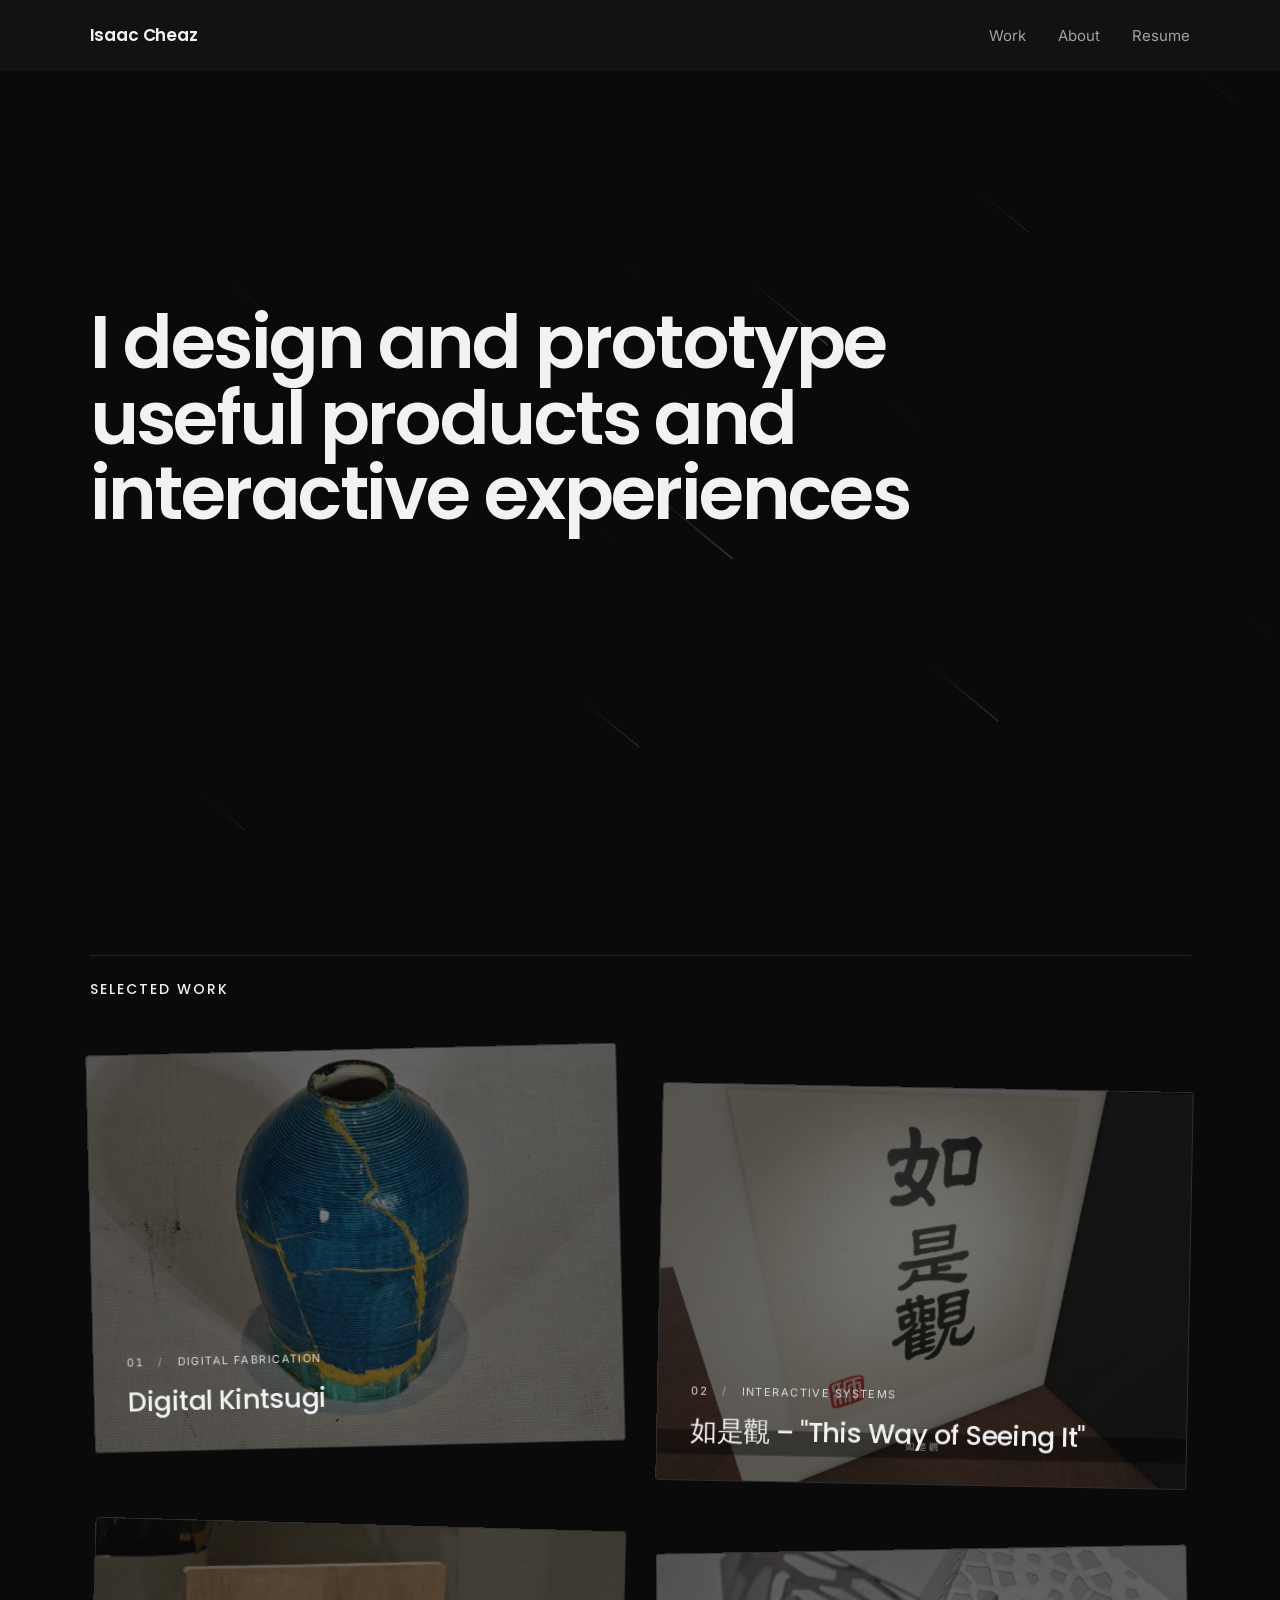
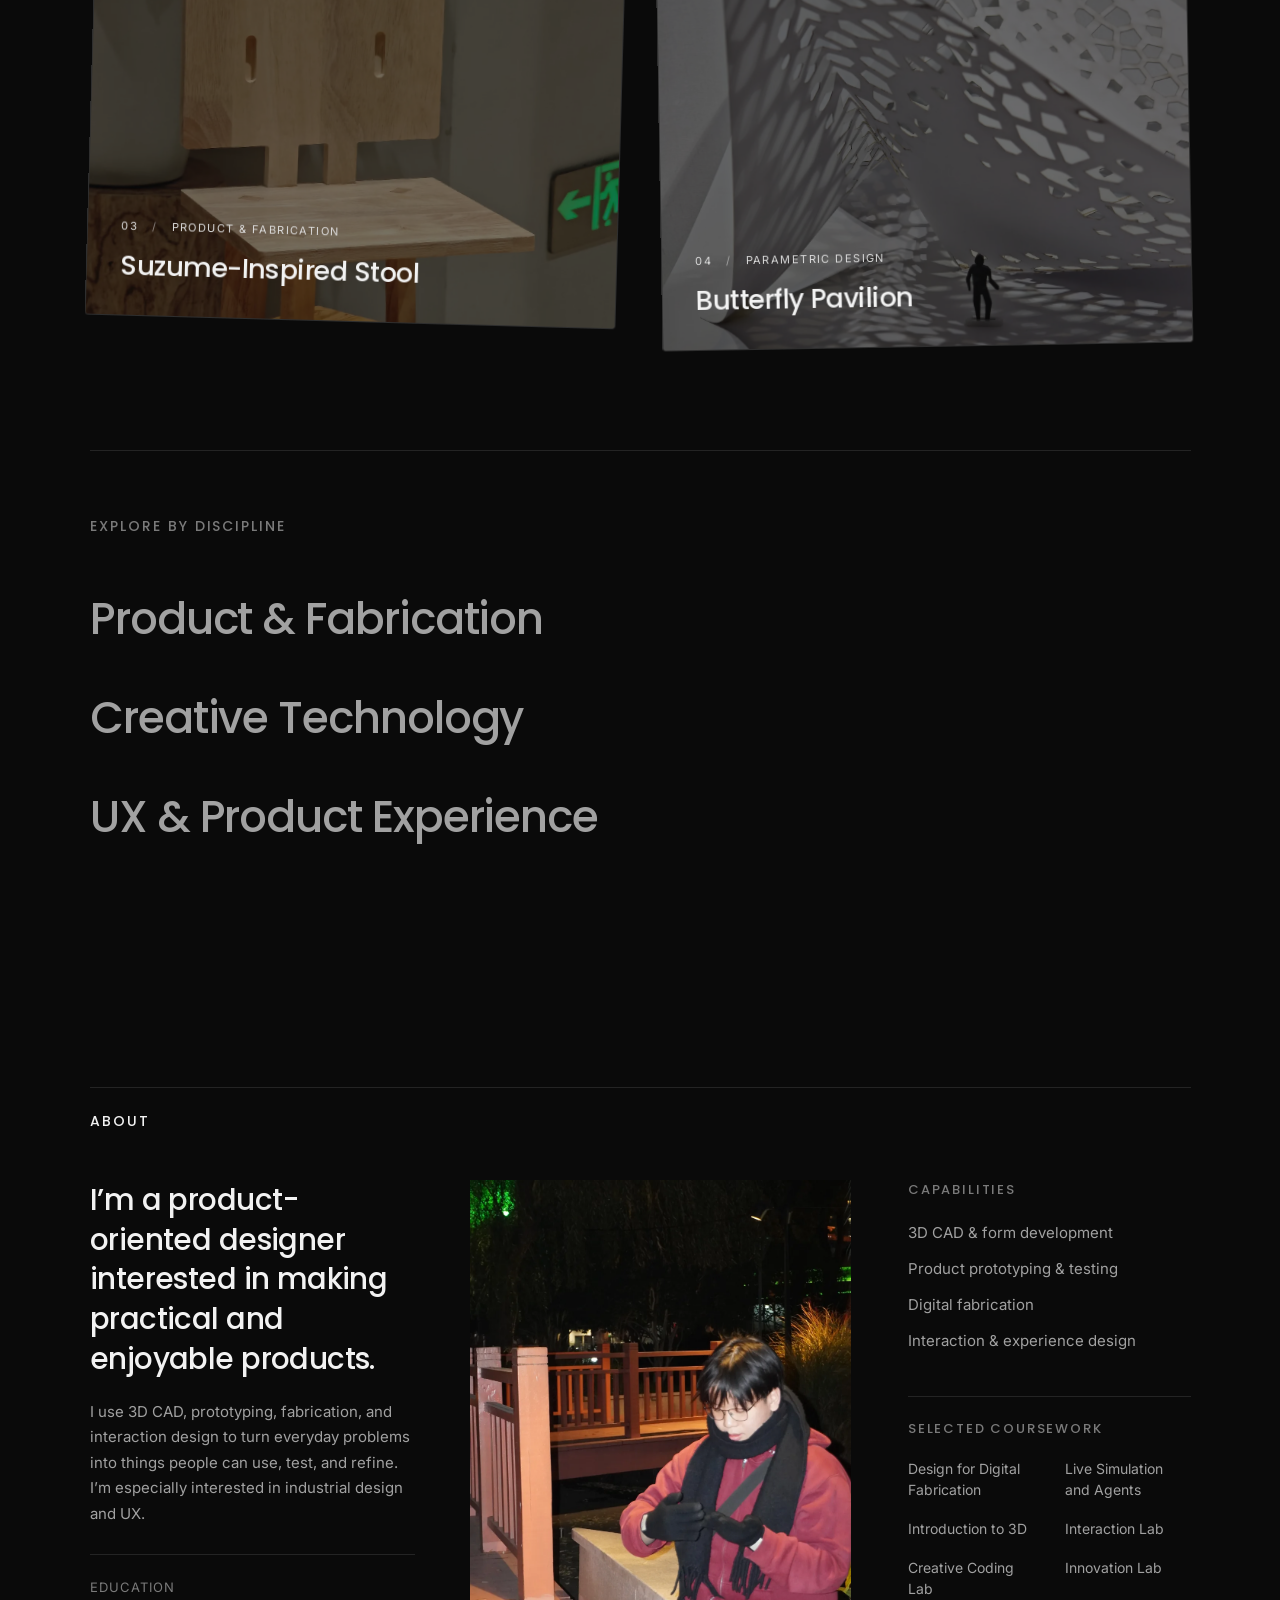
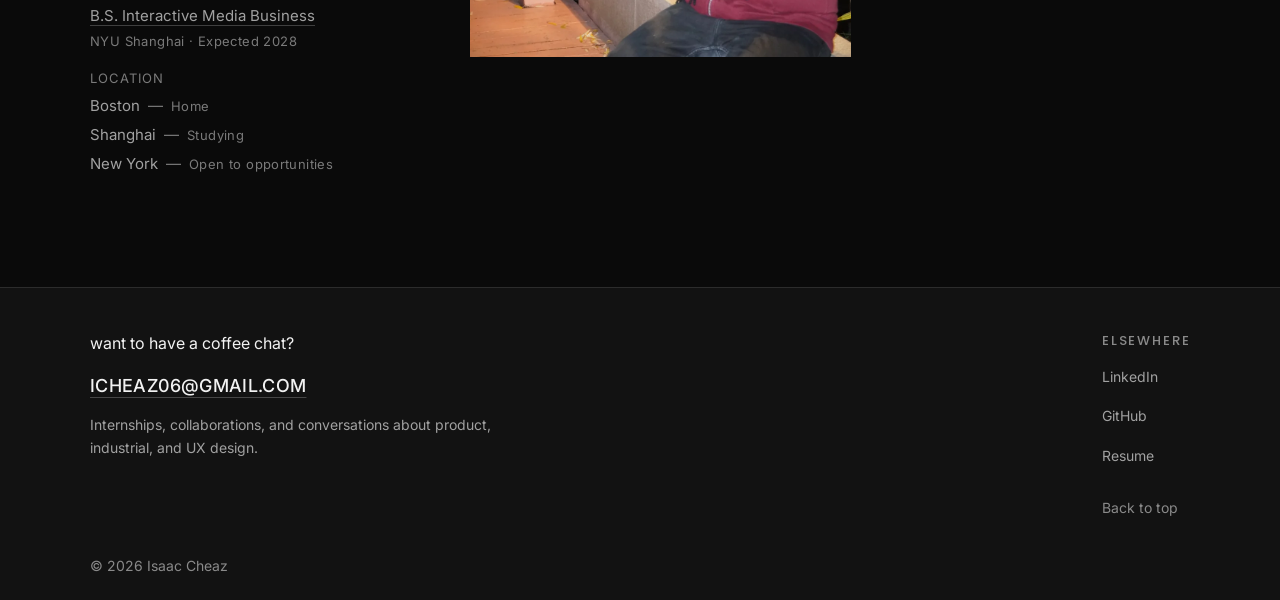
==== commit 07b7e704: "Update hero title text in index.html Removed the period at the end of the hero title." ====
--- a/index.html
+++ b/index.html
@@ -53,7 +53,7 @@
             <h1 class="hero-title magnetic-text">
                 <span class="line-mask"><span class="line-inner">I design and prototype</span></span>
                 <span class="line-mask"><span class="line-inner">useful products and</span></span>
-                <span class="line-mask"><span class="line-inner">interactive experiences.</span></span>
+                <span class="line-mask"><span class="line-inner">interactive experiences</span></span>
             </h1>
 
             <div class="hero-actions" data-reveal>
@@ -299,4 +299,4 @@
     <script src="js/site.js"></script>
 </body>
 
-</html>+</html>
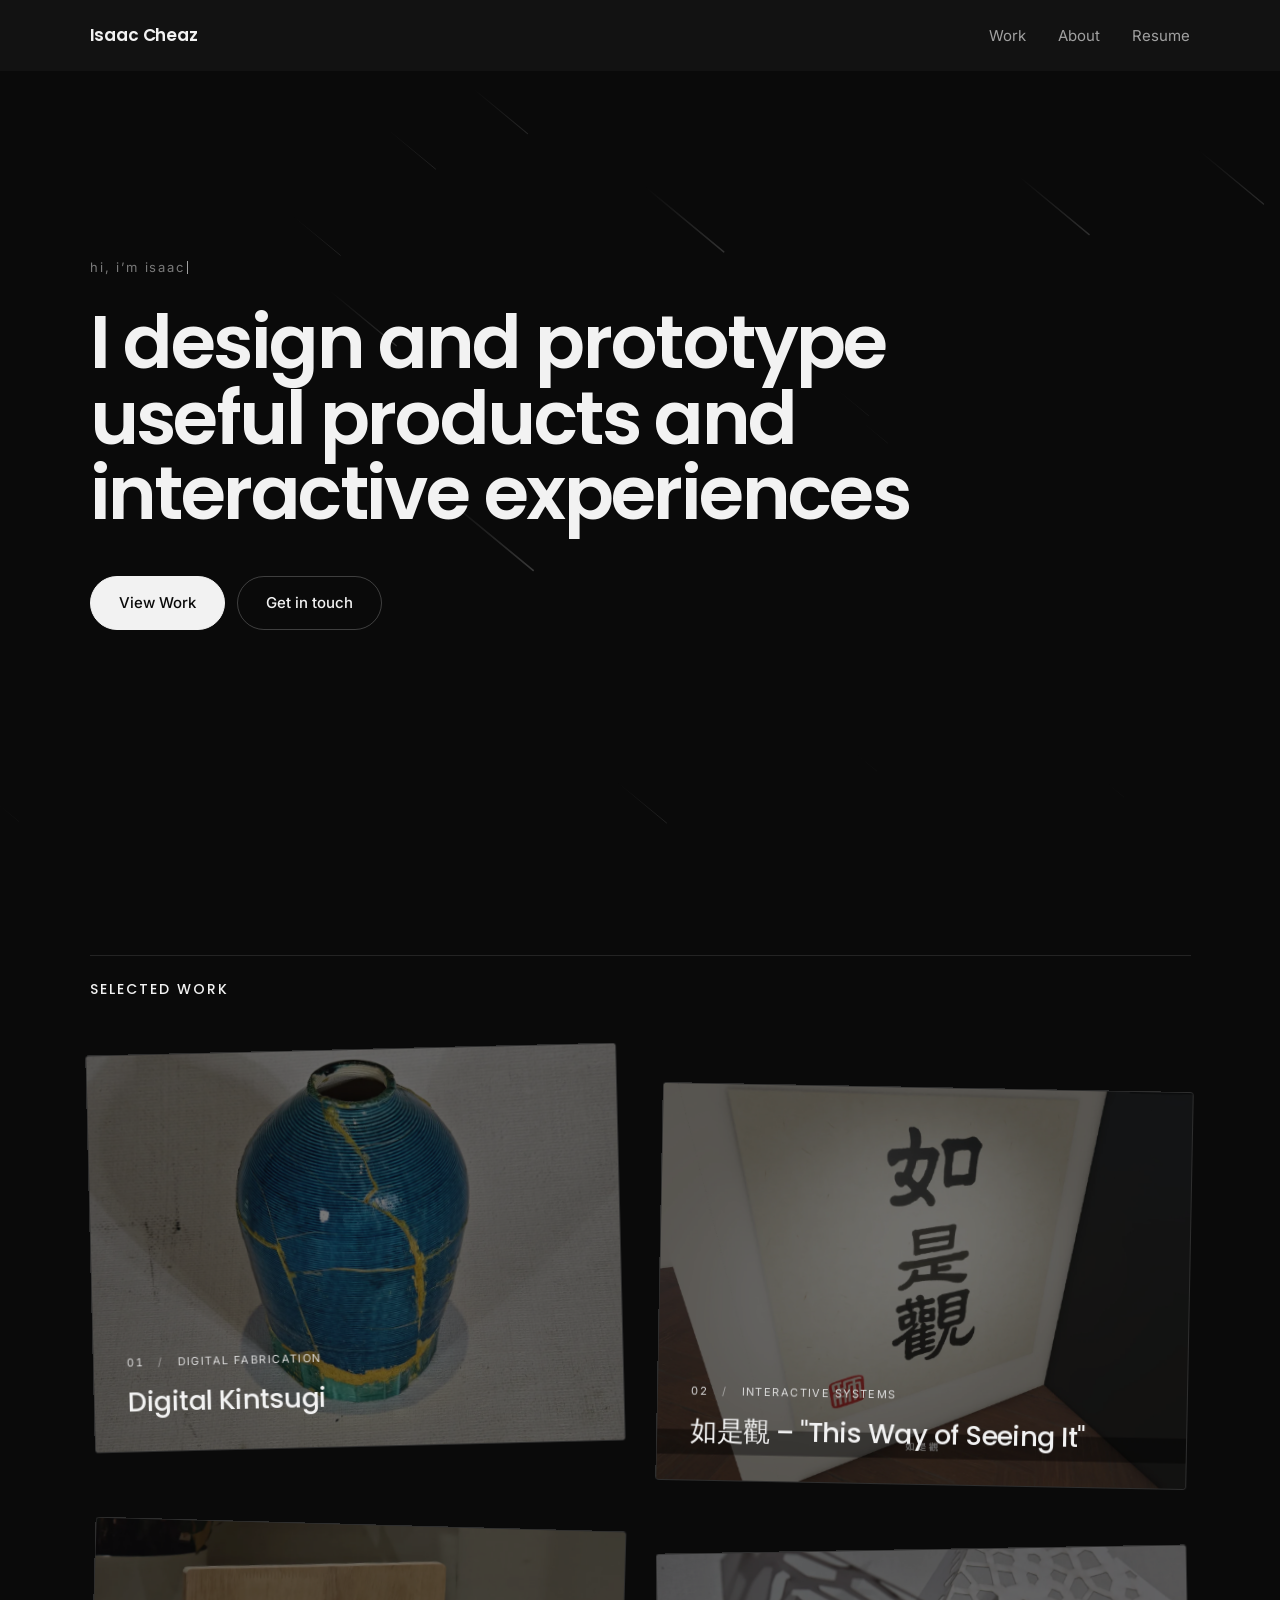
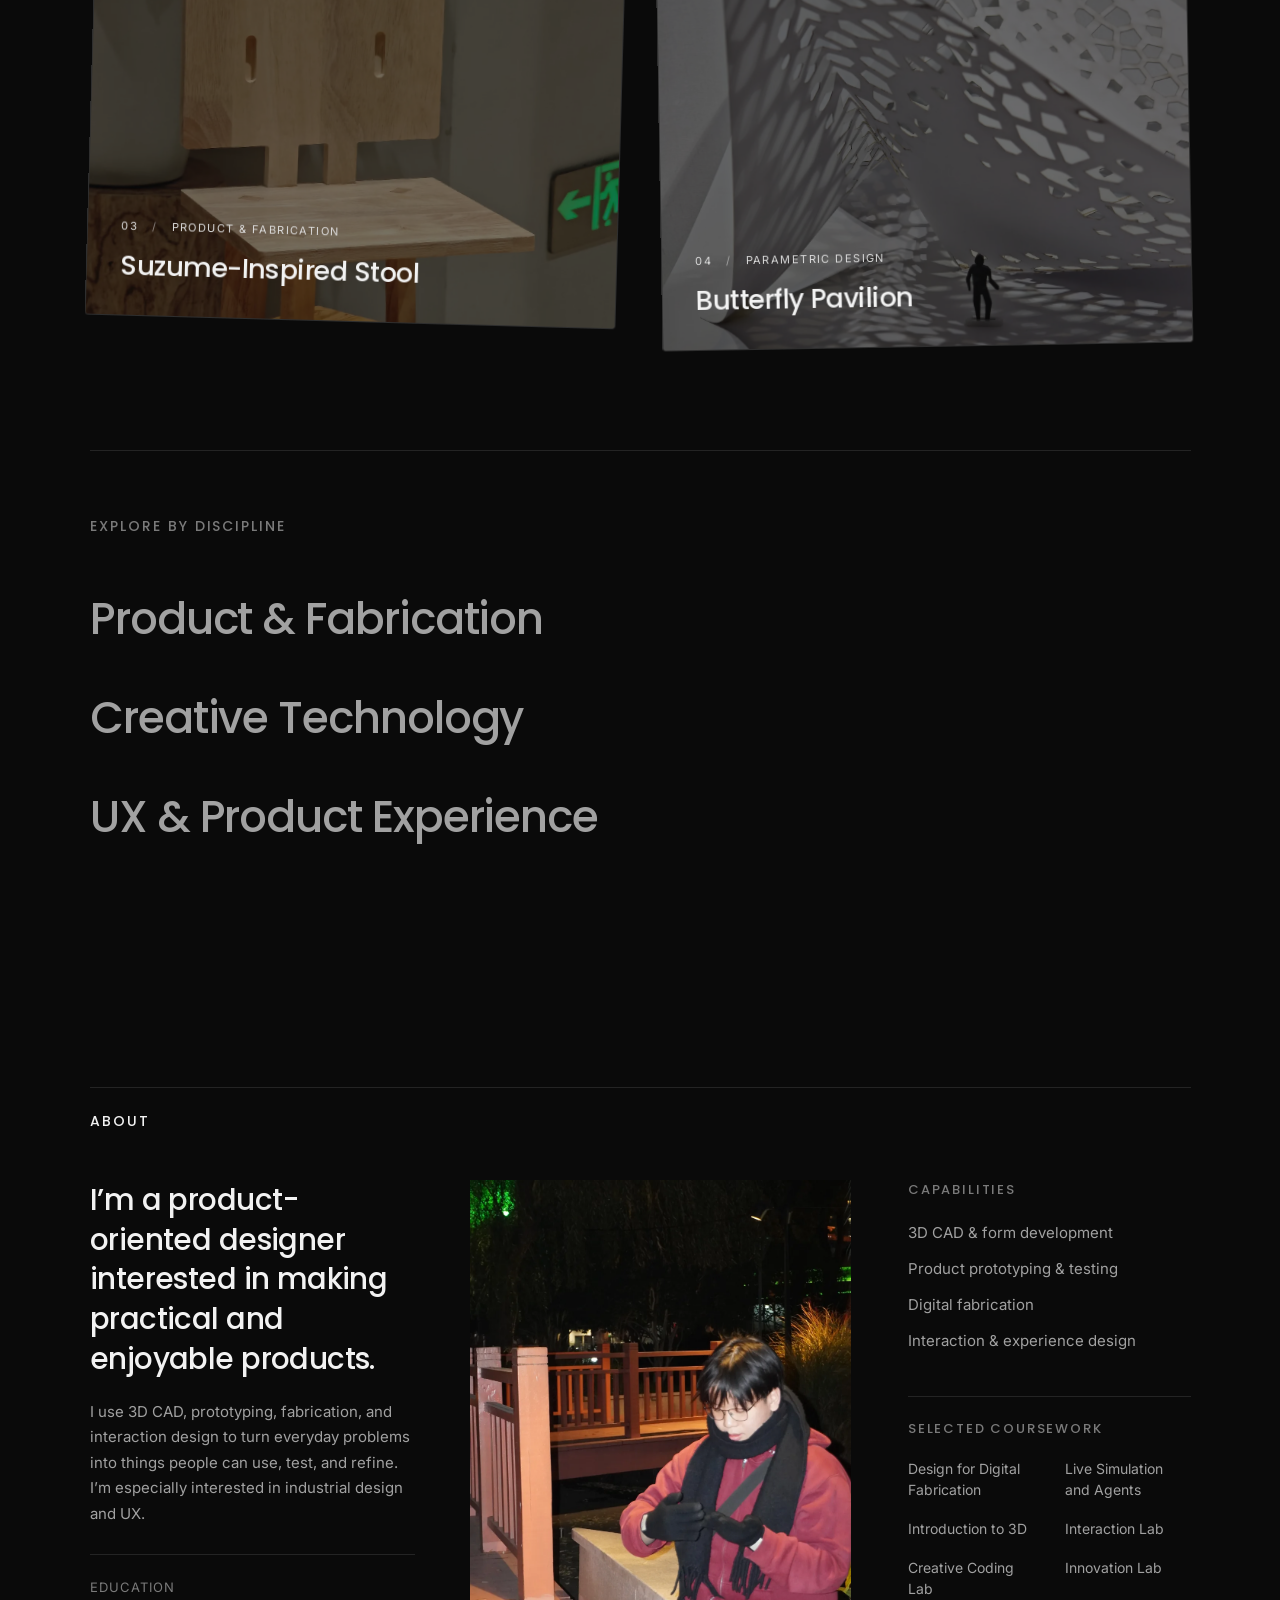
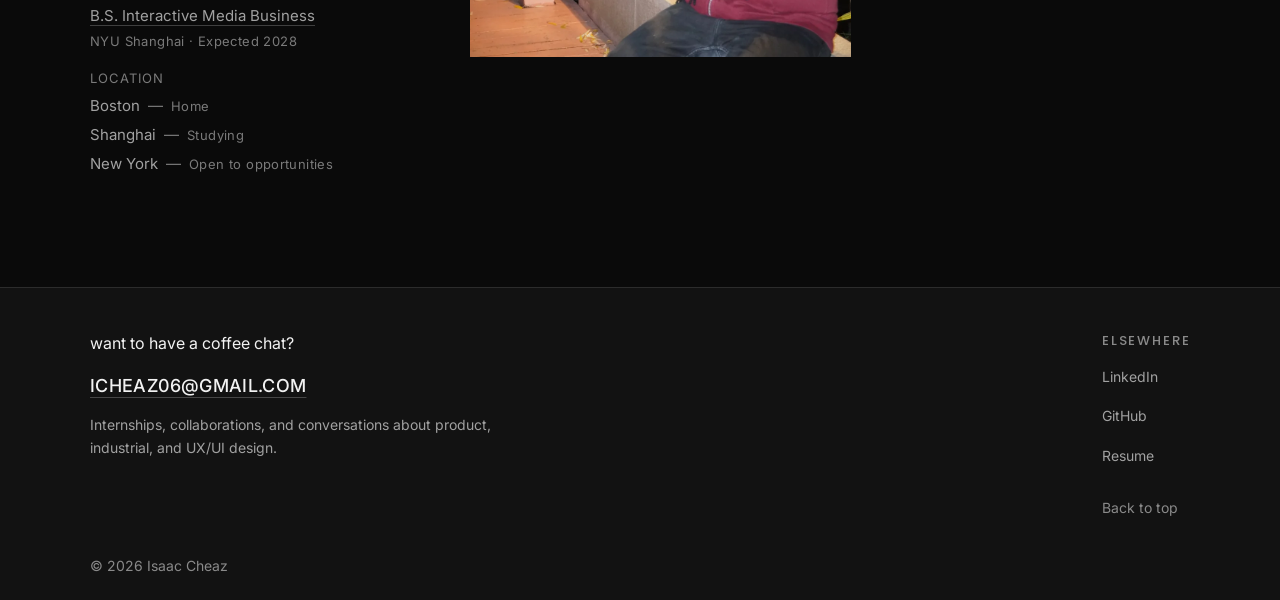
==== commit c52d6deb: "Add project films, rework project introductions and navigation FILMS  Butterfly Pavilion and Suzume-" ====
--- a/index.html
+++ b/index.html
@@ -266,7 +266,7 @@
 
                 <p class="footer-availability">
                     Internships, collaborations, and conversations about product,
-                    industrial, and UX design.
+                    industrial, and UX/UI design.
                 </p>
             </div>
 
@@ -299,4 +299,4 @@
     <script src="js/site.js"></script>
 </body>
 
-</html>
+</html>
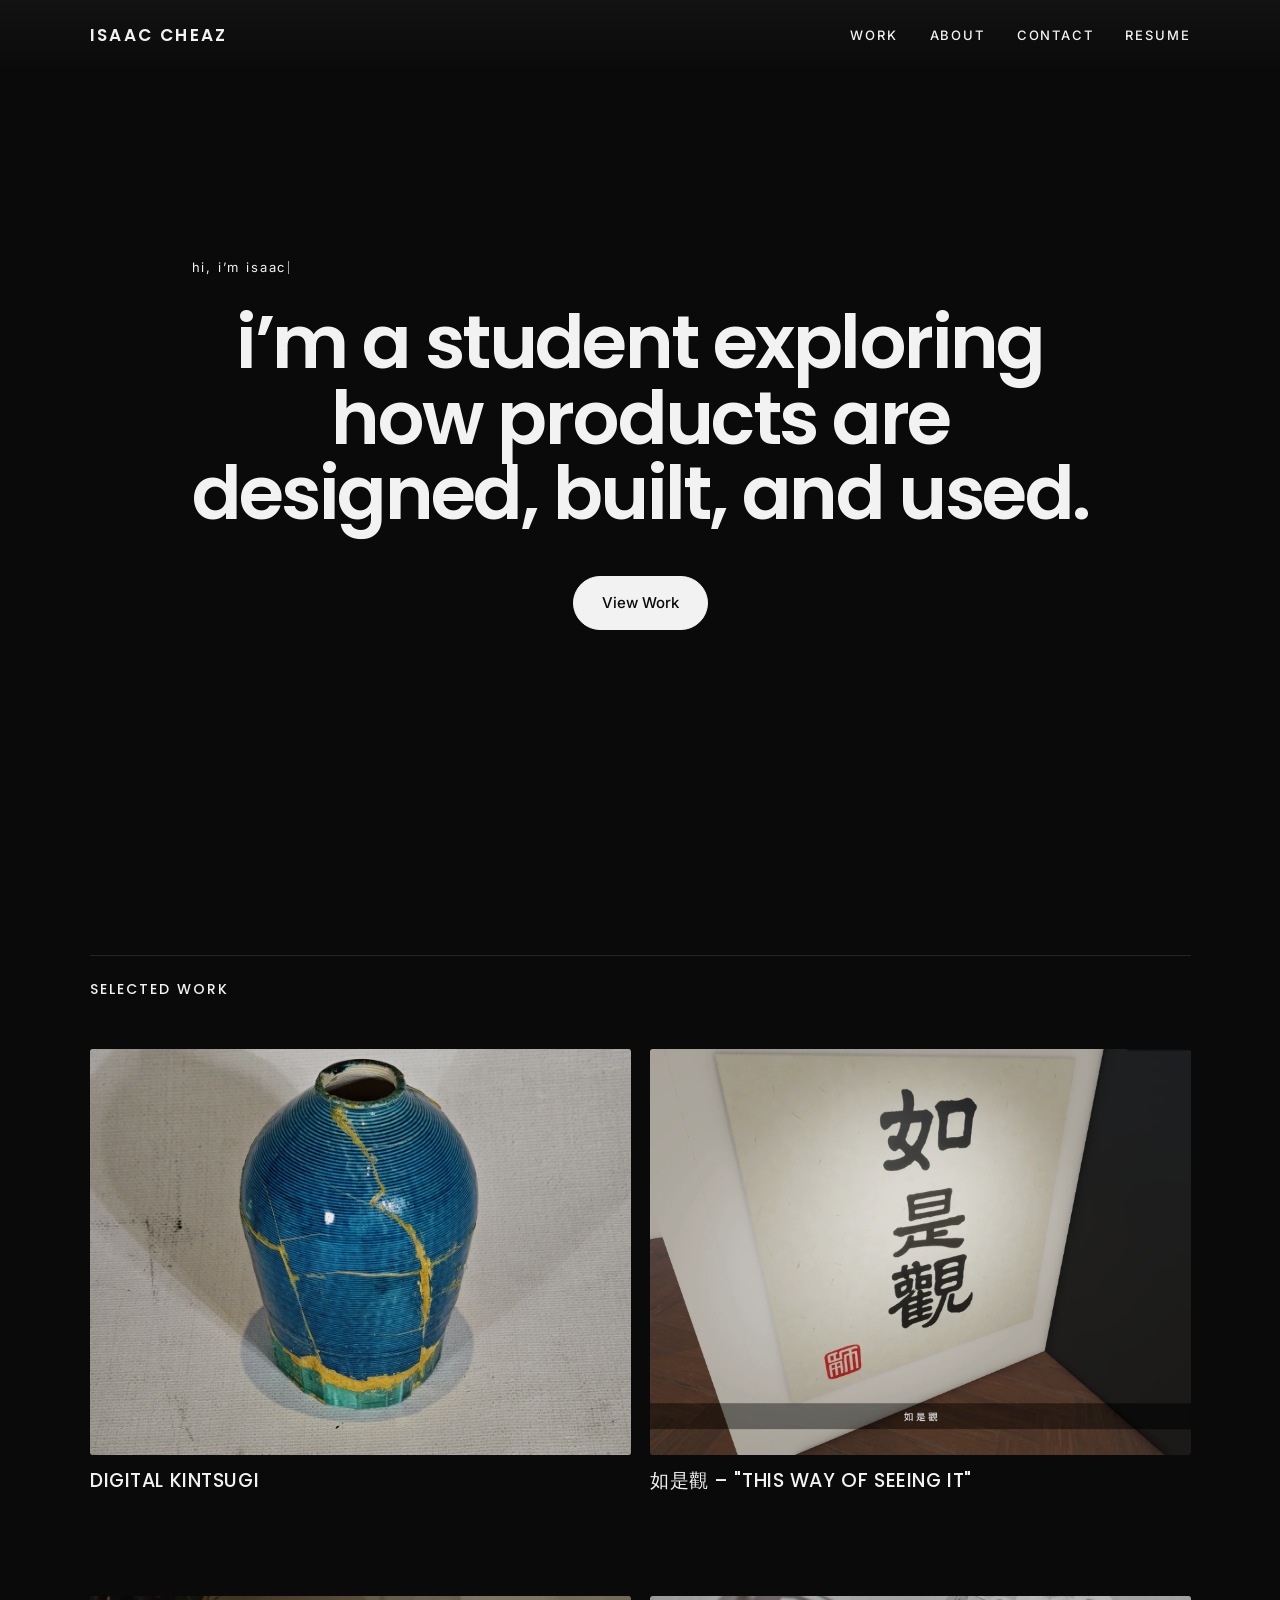
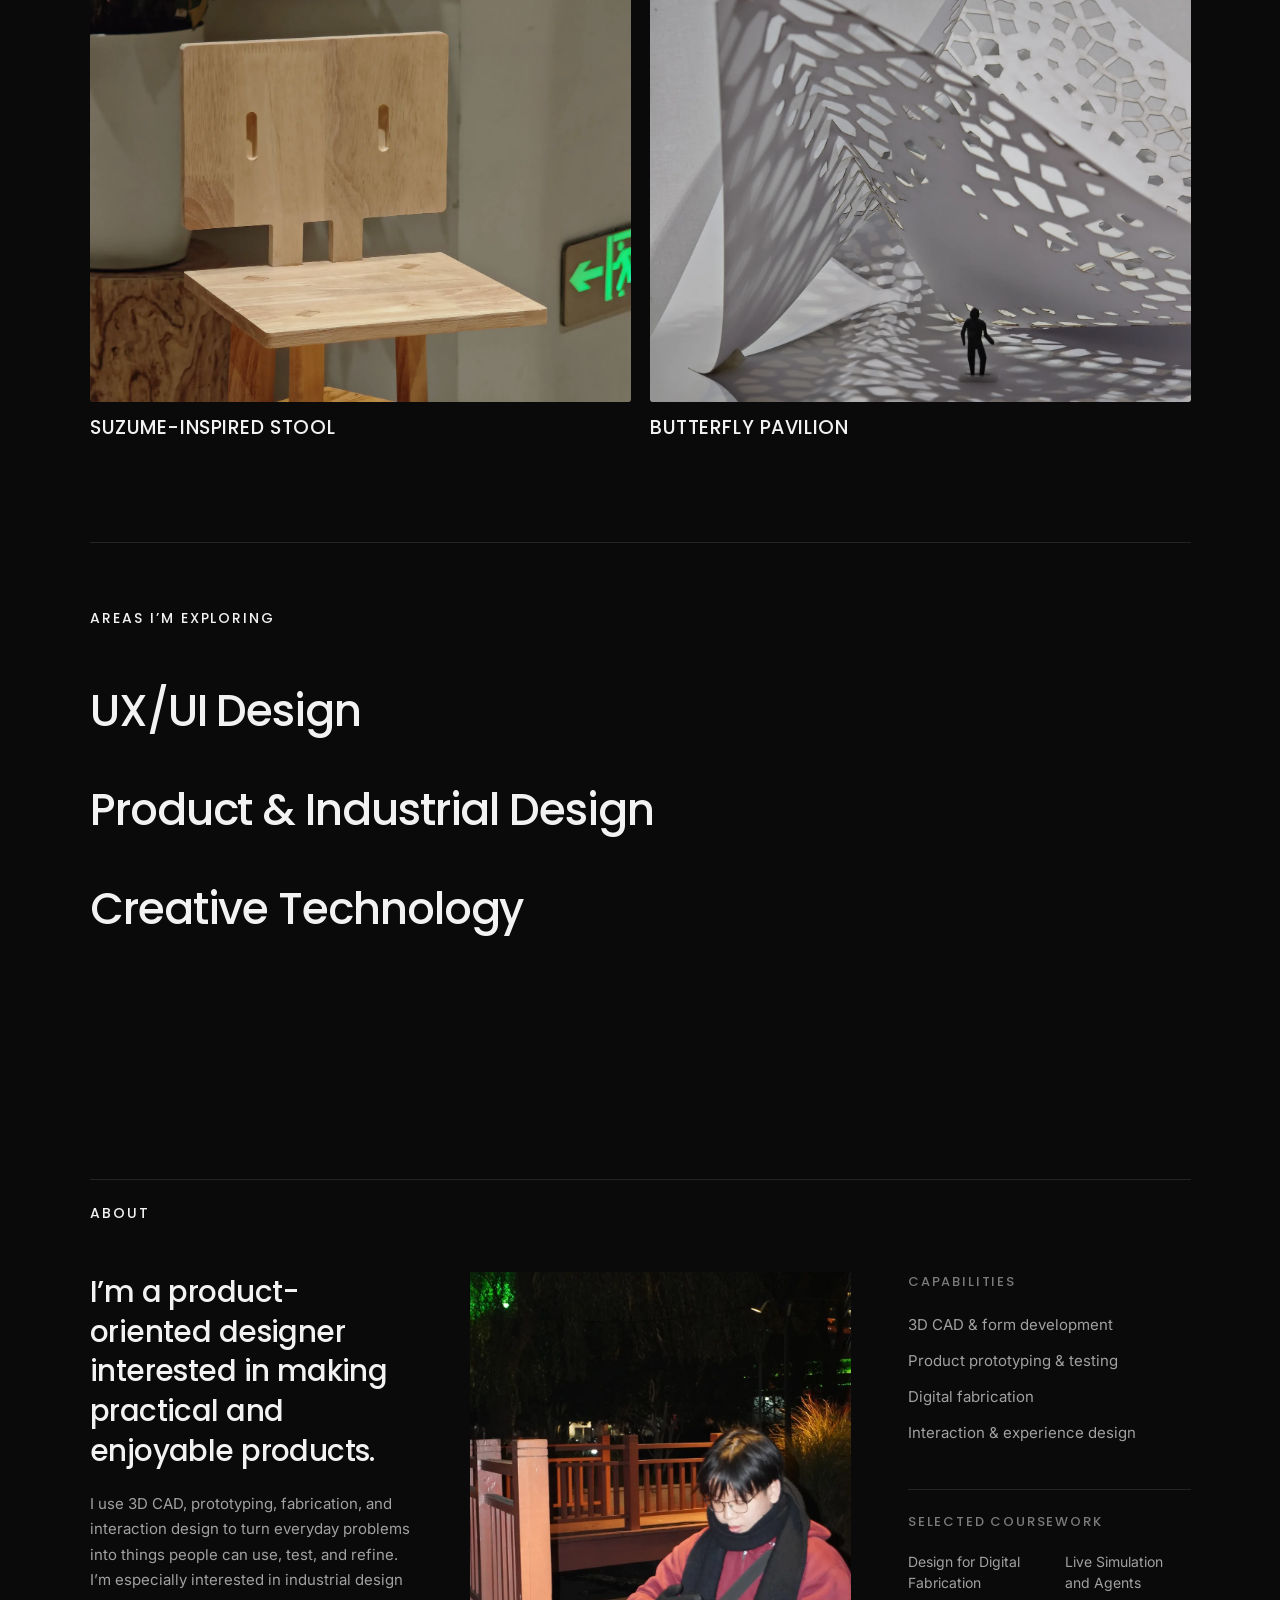
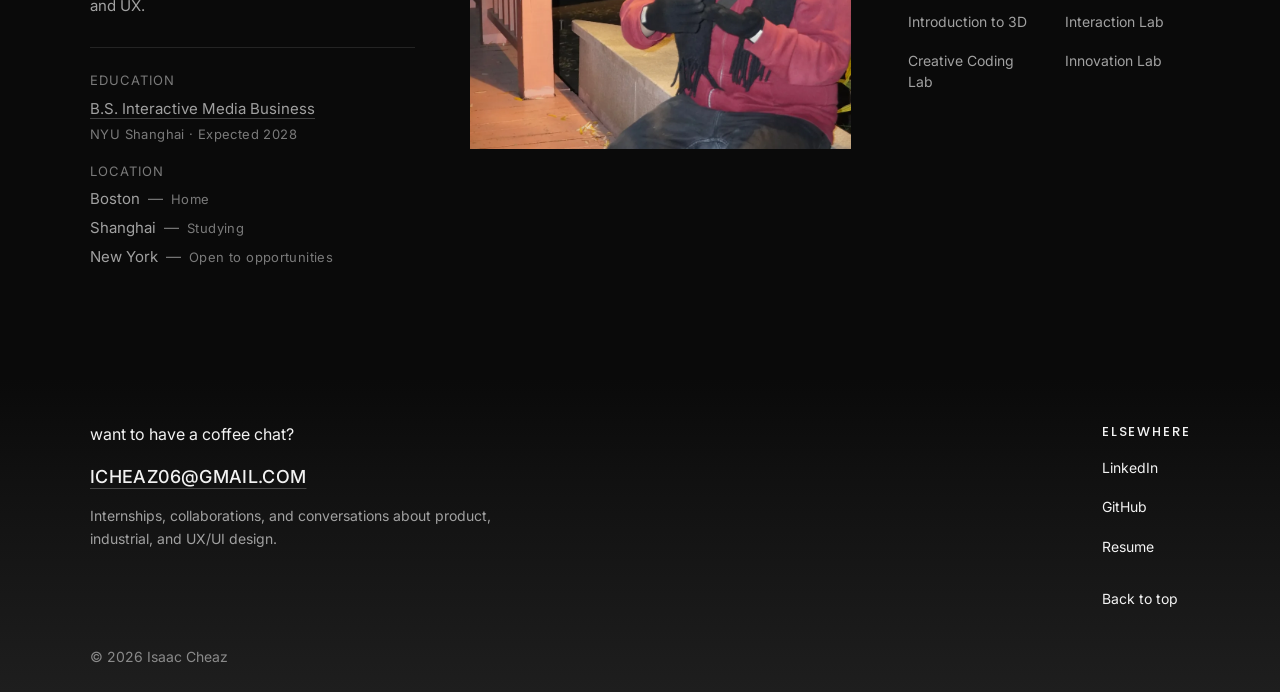
==== commit 2471cb6e: "Refine homepage layout and project presentation" ====
--- a/index.html
+++ b/index.html
@@ -26,6 +26,7 @@
         <nav class="nav-links" aria-label="Primary">
             <a href="#work">Work</a>
             <a href="#about">About</a>
+            <a href="#contact">Contact</a>
             <a href="https://docs.google.com/document/d/11qATXeMCFB1Io2WauJywyM81skCrmu7SGtFiiL8NM3w/view"
                 class="nav-resume" target="_blank" rel="noopener noreferrer"
                 aria-label="Resume preview, opens in a new tab">Resume</a>
@@ -34,7 +35,7 @@
 
     <main id="top">
 
-        <section class="hero has-comets">
+        <section class="hero">
             <!--
               .typewriter-sizer holds the longest phrase, laid out but hidden, so
               the box never resizes while typing. The visible half is aria-hidden
@@ -51,9 +52,9 @@
                 <span class="visually-hidden">Hi, I&rsquo;m Isaac Welcome to my portfolio...</span>
             </p>
             <h1 class="hero-title magnetic-text">
-                <span class="line-mask"><span class="line-inner">I design and prototype</span></span>
-                <span class="line-mask"><span class="line-inner">useful products and</span></span>
-                <span class="line-mask"><span class="line-inner">interactive experiences</span></span>
+                <!-- One line, wrapped by the browser: js/home.js splits this text on
+                     spaces, so a break inside it would become part of a word. -->
+                <span class="line-mask"><span class="line-inner">i&rsquo;m a student exploring how products are designed, built, and used.</span></span>
             </h1>
 
             <div class="hero-actions" data-reveal>
@@ -61,7 +62,6 @@
                 <span class="button-float">
                     <a href="#work" class="button">View Work</a>
                 </span>
-                <a href="#contact" class="button button-ghost">Get in touch</a>
             </div>
         </section>
 
@@ -73,50 +73,34 @@
             <!-- Featured projects -->
             <div class="featured" id="featured" data-reveal-stagger="80">
 
-                <a class="feature feature-1" data-reveal data-cursor-label="VIEW" href="projects/digital-kintsugi.html"
-                    data-project="digital-kintsugi" data-depth="1.2">
-                    <span class="feature-body">
-                        <span class="feature-top">
-                            <span class="feature-index" aria-hidden="true">01</span>
-                            <span class="feature-descriptor">Digital Fabrication</span>
-                        </span>
+                <a class="feature" data-reveal data-cursor-label="VIEW" href="projects/digital-kintsugi.html"
+                    data-project="digital-kintsugi">
+                    <span class="feature-body">
                         <span class="feature-title">Digital Kintsugi</span>
                         <span class="feature-tools">Rhino · 3D Scanning · Ceramic 3D Printing · FDM 3D
                             Printing</span>
                     </span>
                 </a>
 
-                <a class="feature feature-2" data-reveal data-cursor-label="VIEW" href="projects/museum-npc.html"
-                    data-project="museum-npc" data-depth="0.8">
-                    <span class="feature-body">
-                        <span class="feature-top">
-                            <span class="feature-index" aria-hidden="true">02</span>
-                            <span class="feature-descriptor">Interactive Systems</span>
-                        </span>
+                <a class="feature" data-reveal data-cursor-label="VIEW" href="projects/museum-npc.html"
+                    data-project="museum-npc">
+                    <span class="feature-body">
                         <span class="feature-title">如是觀 – "This Way of Seeing It"</span>
                         <span class="feature-tools">Unity · Ollama · Local LLMs</span>
                     </span>
                 </a>
 
-                <a class="feature feature-3" data-reveal data-cursor-label="VIEW" href="projects/suzume-cnc-stool.html"
-                    data-project="suzume-cnc-stool" data-depth="1.1">
-                    <span class="feature-body">
-                        <span class="feature-top">
-                            <span class="feature-index" aria-hidden="true">03</span>
-                            <span class="feature-descriptor">Product &amp; Fabrication</span>
-                        </span>
+                <a class="feature" data-reveal data-cursor-label="VIEW" href="projects/suzume-cnc-stool.html"
+                    data-project="suzume-cnc-stool">
+                    <span class="feature-body">
                         <span class="feature-title">Suzume-Inspired Stool</span>
                         <span class="feature-tools">Rhino · Carbide Create · CNC Machining</span>
                     </span>
                 </a>
 
-                <a class="feature feature-4" data-reveal data-cursor-label="VIEW"
-                    href="projects/butterfly-pavilion.html" data-project="butterfly-pavilion" data-depth="0.9">
-                    <span class="feature-body">
-                        <span class="feature-top">
-                            <span class="feature-index" aria-hidden="true">04</span>
-                            <span class="feature-descriptor">Parametric Design</span>
-                        </span>
+                <a class="feature" data-reveal data-cursor-label="VIEW"
+                    href="projects/butterfly-pavilion.html" data-project="butterfly-pavilion">
+                    <span class="feature-body">
                         <span class="feature-title">Butterfly Pavilion</span>
                         <span class="feature-tools">Rhino · Grasshopper · Laser Cutting</span>
                     </span>
@@ -126,23 +110,23 @@
 
             <!-- Explore by discipline -->
             <nav class="disciplines" aria-labelledby="disciplines-title" data-reveal>
-                <h3 class="disciplines-title" id="disciplines-title">Explore by discipline</h3>
+                <h3 class="disciplines-title" id="disciplines-title">Areas I&rsquo;m Exploring</h3>
                 <ul class="disciplines-list">
                     <li>
                         <div class="discipline-row" data-cursor-label="IN PROGRESS">
-                            <span class="discipline-name">Product &amp; Fabrication</span>
+                            <span class="discipline-name">UX/UI Design</span>
+                            <span class="visually-hidden">In progress</span>
+                        </div>
+                    </li>
+                    <li>
+                        <div class="discipline-row" data-cursor-label="IN PROGRESS">
+                            <span class="discipline-name">Product &amp; Industrial Design</span>
                             <span class="visually-hidden">In progress</span>
                         </div>
                     </li>
                     <li>
                         <div class="discipline-row" data-cursor-label="IN PROGRESS">
                             <span class="discipline-name">Creative Technology</span>
-                            <span class="visually-hidden">In progress</span>
-                        </div>
-                    </li>
-                    <li>
-                        <div class="discipline-row" data-cursor-label="IN PROGRESS">
-                            <span class="discipline-name">UX &amp; Product Experience</span>
                             <span class="visually-hidden">In progress</span>
                         </div>
                     </li>
@@ -251,7 +235,7 @@
 
     <!--
       The same block on every page. It carries id="contact", which is what
-      the hero's "Get in touch" resolves to.
+      the navigation's Contact link resolves to.
 
       Markup in each file rather than injected by JavaScript: an address
       nobody can read with JavaScript off is not a contact detail.
--- a/style.css
+++ b/style.css
@@ -9,6 +9,28 @@
      * rather than typed slightly differently into two rules.
      */
     --chrome-bg: #121212;
+
+    /*
+     * The chrome does not end on a line. The navbar starts at that charcoal and
+     * fades into the page underneath it, and the footer rises back out of the
+     * page into the same charcoal — the two colours above, declared once here
+     * rather than written into both rules.
+     */
+    --chrome-fade-down: linear-gradient(to bottom, var(--chrome-bg), var(--bg));
+
+    /*
+     * The foot of the page, one step above the chrome grey. The footer is the
+     * other end of the header's idea but it is a destination rather than a lid,
+     * so it does not merely return to the chrome: it starts at the page's own
+     * black, passes through that grey about a third of the way down and finishes
+     * here, which is what makes the block read as somewhere you have arrived.
+     */
+    --chrome-deep: #1e1e1e;
+    --footer-fade: linear-gradient(180deg,
+            var(--bg) 0%,
+            var(--chrome-bg) 38%,
+            var(--chrome-deep) 100%);
+
     --text: #f2f2f2;
     --muted: #a1a1a1;
     --faint: #7a7a7a;
@@ -182,6 +204,12 @@
      * layer on every scroll frame — cost with no payoff.
      */
     background-color: var(--chrome-bg);
+    /*
+     * ...and it does not stop dead either: the charcoal above fades to the page
+     * colour by the header's own bottom edge, so there is no rectangle sitting
+     * on top of the hero. The colour underneath stays as the fallback.
+     */
+    background-image: var(--chrome-fade-down);
     display: flex;
     justify-content: space-between;
     padding: 22px var(--gutter);
@@ -196,13 +224,20 @@
     transform: translateY(-100%);
 }
 
+/*
+ * ONE TREATMENT FOR EVERY LABEL IN THE HEADER: uppercase, the page's own white,
+ * and tracking wide enough to keep capitals legible without spacing them out
+ * like the section labels. The name keeps its own size and weight, so the header
+ * is exactly as tall as it was.
+ */
 .logo {
     color: var(--text);
     font-family: var(--font-display);
     font-size: 17px;
     font-weight: 600;
-    letter-spacing: -0.01em;
+    letter-spacing: 0.14em;
     text-decoration: none;
+    text-transform: uppercase;
 }
 
 .nav-links {
@@ -212,19 +247,31 @@
 
 .nav-links a,
 .nav-resume {
-    color: var(--muted);
-    font-size: 15px;
+    color: var(--text);
+    font-size: 13px;
+    font-weight: 500;
+    letter-spacing: 0.14em;
     text-decoration: none;
-    transition: color 0.5s ease;
-}
-
+    text-transform: uppercase;
+    transition: opacity 0.35s ease;
+}
+
+/*
+ * The links are already the brightest white on the page, so hover steps down
+ * instead of up. Opacity rather than a second grey: one value, and it cannot
+ * land on a colour that fails against the chrome.
+ */
 .nav-links a:hover,
 .nav-resume:hover {
-    color: var(--text);
-}
-
+    opacity: 0.62;
+}
+
+/*
+ * A LABEL, NOT A GREY ONE. It reads as secondary because it is 13px and widely
+ * tracked against a 74px headline, not because it has been dimmed.
+ */
 .eyebrow {
-    color: var(--faint);
+    color: var(--text);
     font-size: 13px;
     letter-spacing: 0.14em;
     margin-bottom: 28px;
@@ -432,8 +479,10 @@
 
 /* One footer on every page, and the only contact block on the site. */
 .footer {
-    background-color: var(--chrome-bg);
-    border-top: 1px solid var(--border);
+    /* the colour underneath is the gradient's own last stop, so nothing can show
+       as a strip below it */
+    background-color: var(--chrome-deep);
+    background-image: var(--footer-fade);
     color: var(--faint-on-surface);
     padding: clamp(36px, 3.4vw, 52px) var(--gutter) clamp(22px, 1.8vw, 28px);
     scroll-margin-top: var(--navbar-height);
@@ -521,7 +570,7 @@
 
 /* Held at 13px. */
 .footer-col-label {
-    color: var(--faint-on-surface);
+    color: var(--text);
     font-family: var(--font-display);
     font-size: 13px;
     font-weight: 500;
@@ -555,27 +604,22 @@
  */
 .footer-col a,
 .footer-top-link {
-    color: var(--muted);
+    color: var(--text);
     display: inline-block;
     margin-block: -9px;
     padding-block: 9px;
     text-decoration: none;
-    transition: transform 0.3s var(--ease), color 0.25s ease;
-}
-
+    transition: transform 0.3s var(--ease);
+}
+
+/*
+ * The links no longer have a grey to come up out of, so the step is the one that
+ * was always there underneath it: five pixels to the right, towards where the
+ * link goes.
+ */
 .footer-col a:hover,
 .footer-top-link:hover {
-    color: var(--text);
     transform: translateX(5px);
-}
-
-/*
- * Quieter than the three above it, because it is the only link here that goes
- * nowhere new. --faint-on-surface rather than --faint: 5.43:1 on the chrome grey
- * against --faint's 4.36, which does not clear AA there.
- */
-.footer-top-link {
-    color: var(--faint-on-surface);
 }
 
 /* No rule above it: the footer's border-top is the block's one boundary. */
@@ -627,16 +671,16 @@
     }
 
     .logo {
-        font-size: 15px;
+        font-size: 14px;
     }
 
     .nav-links {
-        gap: 16px;
+        gap: 14px;
     }
 
     .nav-links a,
     .nav-resume {
-        font-size: 13px;
+        font-size: 11px;
     }
 
     .section {
@@ -645,10 +689,27 @@
 }
 
 /*
- * Below 354px "Isaac Cheaz" wraps onto two lines. The navbar is space-between
- * with five text items across it, and the logo is the only one that CAN wrap —
- * the others are single words.
- */
+ * Six text items across a phone, all of them now uppercase and tracked, and the
+ * logo is the only one that CAN wrap — the others are single words. Below these
+ * widths the tracking comes in a little rather than the words breaking.
+ */
+@media (max-width: 480px) {
+    .logo {
+        font-size: 13px;
+        letter-spacing: 0.1em;
+    }
+
+    .nav-links {
+        gap: 12px;
+    }
+
+    .nav-links a,
+    .nav-resume {
+        font-size: 10.5px;
+        letter-spacing: 0.1em;
+    }
+}
+
 @media (max-width: 359px) {
     .navbar {
         gap: 8px;
@@ -656,11 +717,18 @@
     }
 
     .logo {
-        font-size: 14px;
+        font-size: 12px;
+        letter-spacing: 0.08em;
     }
 
     .nav-links {
-        gap: 10px;
+        gap: 9px;
+    }
+
+    .nav-links a,
+    .nav-resume {
+        font-size: 10px;
+        letter-spacing: 0.08em;
     }
 }
 
--- a/home.css
+++ b/home.css
@@ -5,10 +5,8 @@
  */
 
 /*
- * The cards are the one exception, because they already own their transform (see
- * .feature). The generic rule would replace it and take the tilt with it —
- * .is-revealed sets `transform: none`, which on a card means "and stop being
- * rotated".
+ * The cards are the one exception, because they compose their own transform (see
+ * .feature) out of the same two variables the generic rule animates.
  */
 .js-reveal .feature[data-reveal] {
     --reveal-scale: 0.985;
@@ -16,8 +14,7 @@
     opacity: 0;
     transition:
         opacity 700ms var(--ease),
-        transform 700ms var(--ease),
-        border-color 0.3s ease;
+        transform 700ms var(--ease);
 }
 
 .js-reveal .feature[data-reveal].is-revealed {
@@ -27,7 +24,7 @@
 }
 
 .js-reveal .feature[data-reveal].is-settled {
-    transition: transform 0.5s var(--ease), opacity 0.4s ease, border-color 0.3s ease;
+    transition: transform 0.5s var(--ease), opacity 0.4s ease;
 }
 
 .js-reveal .feature[data-reveal].is-resetting {
@@ -36,11 +33,6 @@
 
 @media (prefers-reduced-motion: reduce) {
 
-    /*
-     * No `transform: none` for a card: that is not "stop being offset", it is
-     * "stop being rotated", and the tilt is the composition rather than an
-     * animation.
-     */
     .js-reveal .feature[data-reveal],
     .js-reveal .feature[data-reveal].is-revealed {
         --reveal-scale: 1;
@@ -52,7 +44,31 @@
 
 /* Homepage hero */
 
+/*
+ * A CENTRED COMPOSITION, not one set against the left gutter. One measure,
+ * shared by the greeting, the headline and the buttons, puts all three in the
+ * same column: the headline and the buttons centre their own content inside it,
+ * and the greeting starts at that column's left edge rather than at the page
+ * gutter, which is what keeps it deliberately off-centre. The headline is one
+ * sentence the browser breaks itself, so the measure is what decides where: at the
+ * 74px ceiling its longest three-line break is 897px, so 920px is what keeps it to
+ * three lines. Under about 1070px the measure is simply the content width, so the
+ * hero keeps the gutters it had and the sentence takes the lines it needs.
+ */
 .hero {
+    --hero-measure: min(100%, 920px);
+
+    /*
+     * WHERE THE GREETING STARTS: not at the edge of the measure, but where the
+     * headline's last line does. That line is the longest of the three and runs
+     * 897px at the 74px ceiling, so it begins half of whatever slack is left
+     * inside the measure. max() pins the indent to nothing as soon as the
+     * measure is too narrow to hold that line — which is the same width at which
+     * the headline stops being three lines and the indent would mean nothing.
+     */
+    --greeting-indent: max(0px, calc((var(--hero-measure) - 897px) / 2));
+
+    align-items: center;
     display: flex;
     flex-direction: column;
     justify-content: center;
@@ -60,6 +76,16 @@
     overflow: hidden;
     padding: 90px var(--gutter) 120px;
     position: relative;
+}
+
+.hero>.eyebrow,
+.hero>.hero-title,
+.hero>.hero-actions {
+    width: var(--hero-measure);
+}
+
+.hero>.eyebrow {
+    padding-left: var(--greeting-indent);
 }
 
 /*
@@ -130,11 +156,13 @@
     font-weight: 600;
     letter-spacing: -0.035em;
     line-height: 1.02;
-}
-
-/*
- * Mask-reveal on load: each line's outer span clips, the inner span slides up
- * from below it.
+    text-align: center;
+    text-wrap: balance;
+}
+
+/*
+ * Mask-reveal on load: the outer span clips, the inner span slides up from below
+ * it.
  */
 .hero-title .line-mask {
     display: block;
@@ -144,14 +172,6 @@
 .hero-title .line-inner {
     animation: reveal-line 0.7s var(--ease) both;
     display: block;
-}
-
-.hero-title .line-mask:nth-child(2) .line-inner {
-    animation-delay: 70ms;
-}
-
-.hero-title .line-mask:nth-child(3) .line-inner {
-    animation-delay: 140ms;
 }
 
 .hero-description {
@@ -207,6 +227,7 @@
     display: flex;
     flex-wrap: wrap;
     gap: 12px;
+    justify-content: center;
     margin-top: 44px;
 }
 
@@ -270,99 +291,60 @@
     }
 }
 
-.button-ghost {
-    background-color: transparent;
-    border-color: var(--border-strong);
-    color: var(--text);
-}
-
-.button-ghost:hover {
-    background-color: rgba(255, 255, 255, 0.06);
-    opacity: 1;
-}
-
-/* Hero comets */
-
-/*
- * Canvas for the comet background, created by js/home.js only when the hero
- * carries `has-comets`. Remove that class from index.html and no canvas is ever
- * inserted, so these rules simply stop applying. pointer-events:none is the
- * important one: the canvas covers the whole hero, including both buttons, and
- * without it every click in the hero would land on the canvas instead of the
- * link underneath.
- */
-.hero-comet-canvas {
-    inset: 0;
-    pointer-events: none;
-    position: absolute;
-    z-index: 0;
-}
-
-/*
- * Everything the hero actually says sits above the comets. Written as "every
- * hero child except the canvas" so adding another element to the hero later
- * cannot accidentally end up behind the effect.
- */
-.hero>*:not(.hero-comet-canvas) {
-    position: relative;
-    z-index: 1;
-}
-
 /* Featured work */
 
 /*
- * Content-driven grid, not a fixed-height canvas. This section was once `height:
- * 640px` with every tile absolutely positioned at a top%.
+ * Two equal columns with one gap between every pair, so the pictures in a row
+ * start and end on the same lines. The track set was twelve columns with a
+ * six-column span per card, which only existed so cards could be offset against
+ * each other; nothing is offset now. The columns sit close, the way plates do on
+ * a page; the rows stand well apart, because the gap there has a caption inside
+ * it and still has to read as space between two rows rather than as one list.
  */
 .featured {
     display: grid;
-    gap: clamp(20px, 3vw, 44px);
-    /* 12 columns so a 2-up (span 6) and a future 3-up (span 4) both divide */
-    grid-template-columns: repeat(12, minmax(0, 1fr));
+    gap: clamp(72px, 8vw, 140px) clamp(16px, 1.5vw, 28px);
+    grid-template-columns: repeat(2, minmax(0, 1fr));
     margin-top: 48px;
 }
 
 /*
  * The whole card is the link. Its children are spans, so the anchor stays valid
- * however the card is laid out.
+ * however the card is laid out. It carries no box of its own: the picture and
+ * the caption beneath it sit on the page's own background.
  */
 .feature {
-    background-color: var(--surface);
-    border: 1px solid var(--border);
-    border-radius: 4px;
     color: var(--text);
     display: flex;
     flex-direction: column;
-    grid-column: span 6;
+    text-decoration: none;
+    /* THE SCROLL REVEAL, AND NOTHING ELSE. A resting card is not transformed. */
+    transform: translateY(var(--reveal-y, 0px)) scale(var(--reveal-scale, 1));
+    transition: transform 0.5s var(--ease), opacity 0.4s ease;
+    will-change: transform;
+}
+
+/*
+ * Optional media. Absent by default — the card is typographic and reads as
+ * finished with no image, so nothing here reserves empty space until a real file
+ * is dropped in. When there is one it is the whole top of the card, at a fixed
+ * 4:3, so every picture on the grid is the same shape whatever its file measures.
+ */
+.feature-media {
+    aspect-ratio: 4 / 3;
+    /* nearly square: enough to take the pinpoint off the corner, not enough to
+       read as a rounded card. The picture and the veil inherit it, so the three
+       are clipped to one shape. */
+    border-radius: 2px;
+    display: block;
+    line-height: 0;
     overflow: hidden;
     position: relative;
-    text-decoration: none;
-    /*
-     * THREE THINGS MOVE THIS CARD and they are all in this one function: the
-     * pointer drift (js/home.js, per frame), the scroll reveal, and the static
-     * tilt each card carries.
-     */
-    transform:
-        translate(var(--drift-x, 0px), calc(var(--drift-y, 0px) + var(--reveal-y, 0px))) rotate(var(--card-tilt, 0deg)) scale(var(--reveal-scale, 1));
-    transition: transform 0.5s var(--ease), opacity 0.4s ease, border-color 0.3s ease;
-    will-change: transform;
-}
-
-/*
- * Optional media. Absent by default — the card is typographic and reads as
- * finished with no image, so nothing here reserves empty space until a real file
- * is dropped in.
- */
-.feature-media {
-    display: block;
-    inset: 0;
-    line-height: 0;
-    overflow: hidden;
-    position: absolute;
 }
 
 .feature-media img,
 .feature-media video {
+    border-radius: inherit;
     display: block;
     height: 100%;
     object-fit: cover;
@@ -377,163 +359,110 @@
 }
 
 /*
- * One flat wash, never a gradient. A gradient would be doing the same job at the
- * bottom while quietly restyling the top of every photograph; a uniform veil
- * treats the picture as one surface and leaves its composition alone.
- */
-.feature-media::after {
-    background-color: var(--card-veil);
-    content: "";
-    inset: 0;
-    position: absolute;
-    transition: background-color 0.35s ease;
-}
-
-/*
- * A fixed 4:3, so cards keep a common shape however long their titles run.
- * max-width, not min-height.
- */
-.feature.has-media {
-    aspect-ratio: 4 / 3;
-    max-width: 100%;
-}
-
-/*
- * The type drops to the foot of the picture. z-index puts it over the veil,
- * which lives inside .feature-media — hence the stacking context here.
- */
-.feature.has-media .feature-body {
-    justify-content: flex-end;
-    position: relative;
-    z-index: 1;
-}
-
-.feature.has-media .feature-top {
-    color: var(--on-card-media);
-}
-
-.feature.has-media .feature-index::after {
-    color: rgba(242, 242, 242, 0.5);
-}
-
-.feature.has-media .feature-title {
-    color: var(--text);
-}
-
-/*
- * The tools line comes off a picture card. At 13px in --muted it measures 2.5:1
- * over the veiled image and there is no weight it can take that would both pass
- * and stay secondary to the title — and a wall of tool names is the "competing
- * interface element" this treatment is meant to remove.
- */
-.feature.has-media .feature-tools {
-    display: none;
-}
-
-/*
  * Per-image framing. The default above is centre and a project only needs a line
  * here when its subject is not — but state it either way, so a later re-crop
  * cannot silently move the object out of frame. digital-kintsugi: the card file
- * is 1200x900, exactly the card's own 4:3, so cover has nothing to crop and
- * centre is exact.
+ * is 1200x900, exactly the picture box's own 4:3, so cover has nothing to crop
+ * and centre is exact. museum-npc is the one file wider than 4:3 (2000x1210) and
+ * its scroll hangs in the middle, so the crop it takes off each side is safe.
  */
 .feature[data-project="digital-kintsugi"] .feature-media img {
     object-position: 50% 50%;
 }
 
 /*
- * Generous padding is what makes an image-less card look deliberate rather than
- * unfinished: the type gets room instead of sitting in a thin strip.
+ * The caption, directly under the picture and aligned to its edges. The title is
+ * all of it that is permanent: the number and the discipline that used to run
+ * above it are gone from the markup, and on a pointer device the tools move onto
+ * the picture itself (below).
  */
 .feature-body {
-    display: flex;
-    flex: 1;
-    flex-direction: column;
-    padding: clamp(22px, 2.6vw, 34px);
-}
-
-/* With a picture above it, the type can sit closer to the image. */
-.feature.has-media .feature-body {
-    padding-top: clamp(18px, 2vw, 24px);
-}
-
-.feature-top {
-    align-items: baseline;
-    color: var(--faint-on-surface);
-    display: flex;
-    flex-wrap: wrap;
-    gap: 6px 14px;
-    font-size: 11px;
-    letter-spacing: 0.13em;
-    text-transform: uppercase;
-}
-
-/*
- * A running number gives each card a fixed visual anchor in the corner, which is
- * what an image would otherwise provide.
- */
-.feature-index {
-    font-variant-numeric: tabular-nums;
-}
-
-.feature-index::after {
-    color: var(--border-strong);
-    content: "/";
-    margin-left: 14px;
-}
-
-.feature-descriptor,
-.feature-year {
-    display: inline-block;
-}
-
+    padding-top: 14px;
+}
+
+/*
+ * Uppercased in CSS, so the names stay written properly in the markup for a
+ * screen reader and for anywhere else they are reused, and so the Chinese in
+ * museum-npc's title is left exactly as it is written. The tracking is the small
+ * positive one uppercase needs to breathe, not the 0.13em the labels beside it
+ * carry, and the size sits below the section headings rather than competing.
+ */
 .feature-title {
     display: block;
     font-family: var(--font-display);
-    font-size: clamp(21px, 2.1vw, 28px);
+    font-size: clamp(16px, 1.5vw, 20px);
     font-weight: 500;
-    letter-spacing: -0.02em;
-    line-height: 1.2;
-    margin-top: 14px;
+    letter-spacing: 0.03em;
+    line-height: 1.3;
+    text-transform: uppercase;
     text-wrap: balance;
 }
 
+/*
+ * The tools, and where they sit depends on whether this visitor can hover. This
+ * is the answer for the one who cannot: a quiet second line under the title,
+ * permanently, because a tap has to open the project rather than spend itself
+ * revealing something.
+ */
 .feature-tools {
     color: var(--muted);
     display: block;
     font-size: 13px;
     line-height: 1.55;
-    /* margin-top:auto pins tools to the bottom so cards of differing title
-       length still line their tool lists up with one another */
-    margin-top: auto;
-    padding-top: 28px;
-}
-
-/*
- * Subtle rotation, carried over from the previous collage. Offsets are margins
- * rather than absolute tops, so they push the grid's own height instead of
- * floating free of it.
- */
-.feature-1 {
-    --card-tilt: -1.4deg;
-    z-index: 3;
-}
-
-.feature-2 {
-    margin-top: clamp(18px, 3vw, 48px);
-    --card-tilt: 1.1deg;
-    z-index: 4;
-}
-
-.feature-3 {
-    --card-tilt: 1.6deg;
-    z-index: 2;
-}
-
-.feature-4 {
-    margin-top: clamp(10px, 2vw, 30px);
-    --card-tilt: -1deg;
-    z-index: 3;
+    padding-top: 6px;
+}
+
+/*
+ * And this is the answer for a mouse. The tools lift off the caption onto the
+ * foot of the picture, over a wash that deepens to carry them: 8% at rest, which
+ * is only there to take the glare off a bright photograph on a black page, and
+ * 50% while the card is hovered or focused, which puts --text at about 5.3:1
+ * over the brightest place the text lands in these four images. The overlay
+ * takes no pointer events, so the card is still one link and one tab stop.
+ */
+@media (hover: hover) and (pointer: fine) {
+    .feature.has-media {
+        position: relative;
+    }
+
+    .feature-media::after {
+        background-color: rgba(10, 10, 10, 0.08);
+        border-radius: inherit;
+        content: "";
+        inset: 0;
+        position: absolute;
+        transition: background-color 0.25s ease;
+    }
+
+    .feature.has-media:hover .feature-media::after,
+    .feature.has-media:focus-visible .feature-media::after {
+        background-color: rgba(10, 10, 10, 0.5);
+    }
+
+    /*
+     * Boxed by the same 4:3 the picture carries and pinned to the top of the
+     * card, so the overlay lands on the image exactly without anything needing
+     * to know how tall the caption beneath it runs.
+     */
+    .feature.has-media .feature-tools {
+        align-items: flex-end;
+        aspect-ratio: 4 / 3;
+        color: var(--text);
+        display: flex;
+        left: 0;
+        opacity: 0;
+        padding: clamp(14px, 1.6vw, 22px);
+        pointer-events: none;
+        position: absolute;
+        top: 0;
+        transition: opacity 0.25s ease;
+        width: 100%;
+    }
+
+    .feature.has-media:hover .feature-tools,
+    .feature.has-media:focus-visible .feature-tools {
+        opacity: 1;
+    }
 }
 
 .featured:hover .feature {
@@ -541,9 +470,7 @@
 }
 
 .featured .feature:hover {
-    border-color: var(--border-strong);
     opacity: 1;
-    z-index: 10;
 }
 
 /*
@@ -551,17 +478,15 @@
  * while the pointer is dimming the rest of the grid.
  */
 .featured .feature:focus-visible {
-    border-color: var(--border-strong);
     opacity: 1;
     outline: 2px solid var(--text);
     outline-offset: 3px;
-    z-index: 10;
-}
-
-/*
- * Restrained on purpose: a 1.04 push on the picture and one step of veil. Two
- * things already move on this grid — the pointer parallax and the sibling
- * dimming — so a third, larger motion would be noise.
+}
+
+/*
+ * Restrained on purpose: a 1.04 push inside the picture's own box, so nothing
+ * around it moves and no neighbour reflows. The sibling dimming above is the
+ * other half of the hover, and between them that is enough.
  */
 .featured .feature.has-media:hover .feature-media img,
 .featured .feature.has-media:hover .feature-media video,
@@ -570,12 +495,7 @@
     transform: scale(1.04);
 }
 
-.featured .feature.has-media:hover .feature-media::after,
-.featured .feature.has-media:focus-visible .feature-media::after {
-    background-color: var(--card-veil-hover);
-}
-
-/* Explore by discipline */
+/* Areas I'm Exploring */
 
 /*
  * Secondary to the featured cards by construction: text links on a hairline
@@ -589,7 +509,7 @@
 }
 
 .disciplines-title {
-    color: var(--faint);
+    color: var(--text);
     font-family: var(--font-display);
     font-size: 14px;
     font-weight: 500;
@@ -608,11 +528,10 @@
  * nowhere to go yet, so they are divs rather than anchors.
  */
 .discipline-row {
-    color: var(--muted);
+    color: var(--text);
     display: block;
     padding-block: clamp(18px, 2vw, 26px);
     text-decoration: none;
-    transition: color 0.3s ease;
 }
 
 /*
@@ -634,14 +553,11 @@
     transition: transform 0.35s var(--ease);
 }
 
-.discipline-row:hover {
-    color: var(--text);
-}
-
-/*
- * The name moves, not the row. Shifting the anchor would carry the right edge
- * with it and push VIEW past the column; shifting the name alone reads as the
- * row leaning towards where it goes, which is the whole gesture.
+/*
+ * The name moves, not the row — and with the names set at full strength, this
+ * and the cursor label are the whole of the hover. Shifting the anchor would
+ * carry the right edge with it and push VIEW past the column; shifting the name
+ * alone reads as the row leaning towards where it goes.
  */
 .discipline-row:hover .discipline-name {
     transform: translateX(7px);
@@ -1047,19 +963,17 @@
         max-width: 320px;
     }
 
-    /* cards collapse to a stacked, un-rotated list */
+    /*
+     * Two columns for as long as a picture in one still reads as large, one
+     * below that. 300px is about where a 4:3 card stops being a picture and
+     * starts being a thumbnail, so that is where the row breaks rather than
+     * squeezing a second card in beside it.
+     */
     .featured {
-        gap: 16px;
-        grid-template-columns: repeat(auto-fit, minmax(260px, 1fr));
-    }
-
-    /* release the 12-column span — this grid has its own column count */
-    .feature {
-        grid-column: auto;
-        margin-top: 0;
-        /* !important because .feature-N sets transform at the same
-           specificity and would otherwise win on source order */
-        transform: none !important;
+        /* the desktop row gap is a desktop measurement: on one column it would
+           read as four separate sections rather than one list of four */
+        gap: clamp(44px, 7vw, 72px) clamp(16px, 1.5vw, 28px);
+        grid-template-columns: repeat(auto-fit, minmax(300px, 1fr));
     }
 
     /*
@@ -1145,4 +1059,10 @@
     .featured .feature.has-media:focus-visible .feature-media video {
         transform: none;
     }
+
+    /* the veil and the tools still arrive, they just do not fade in */
+    .feature-media::after,
+    .feature.has-media .feature-tools {
+        transition: none;
+    }
 }
